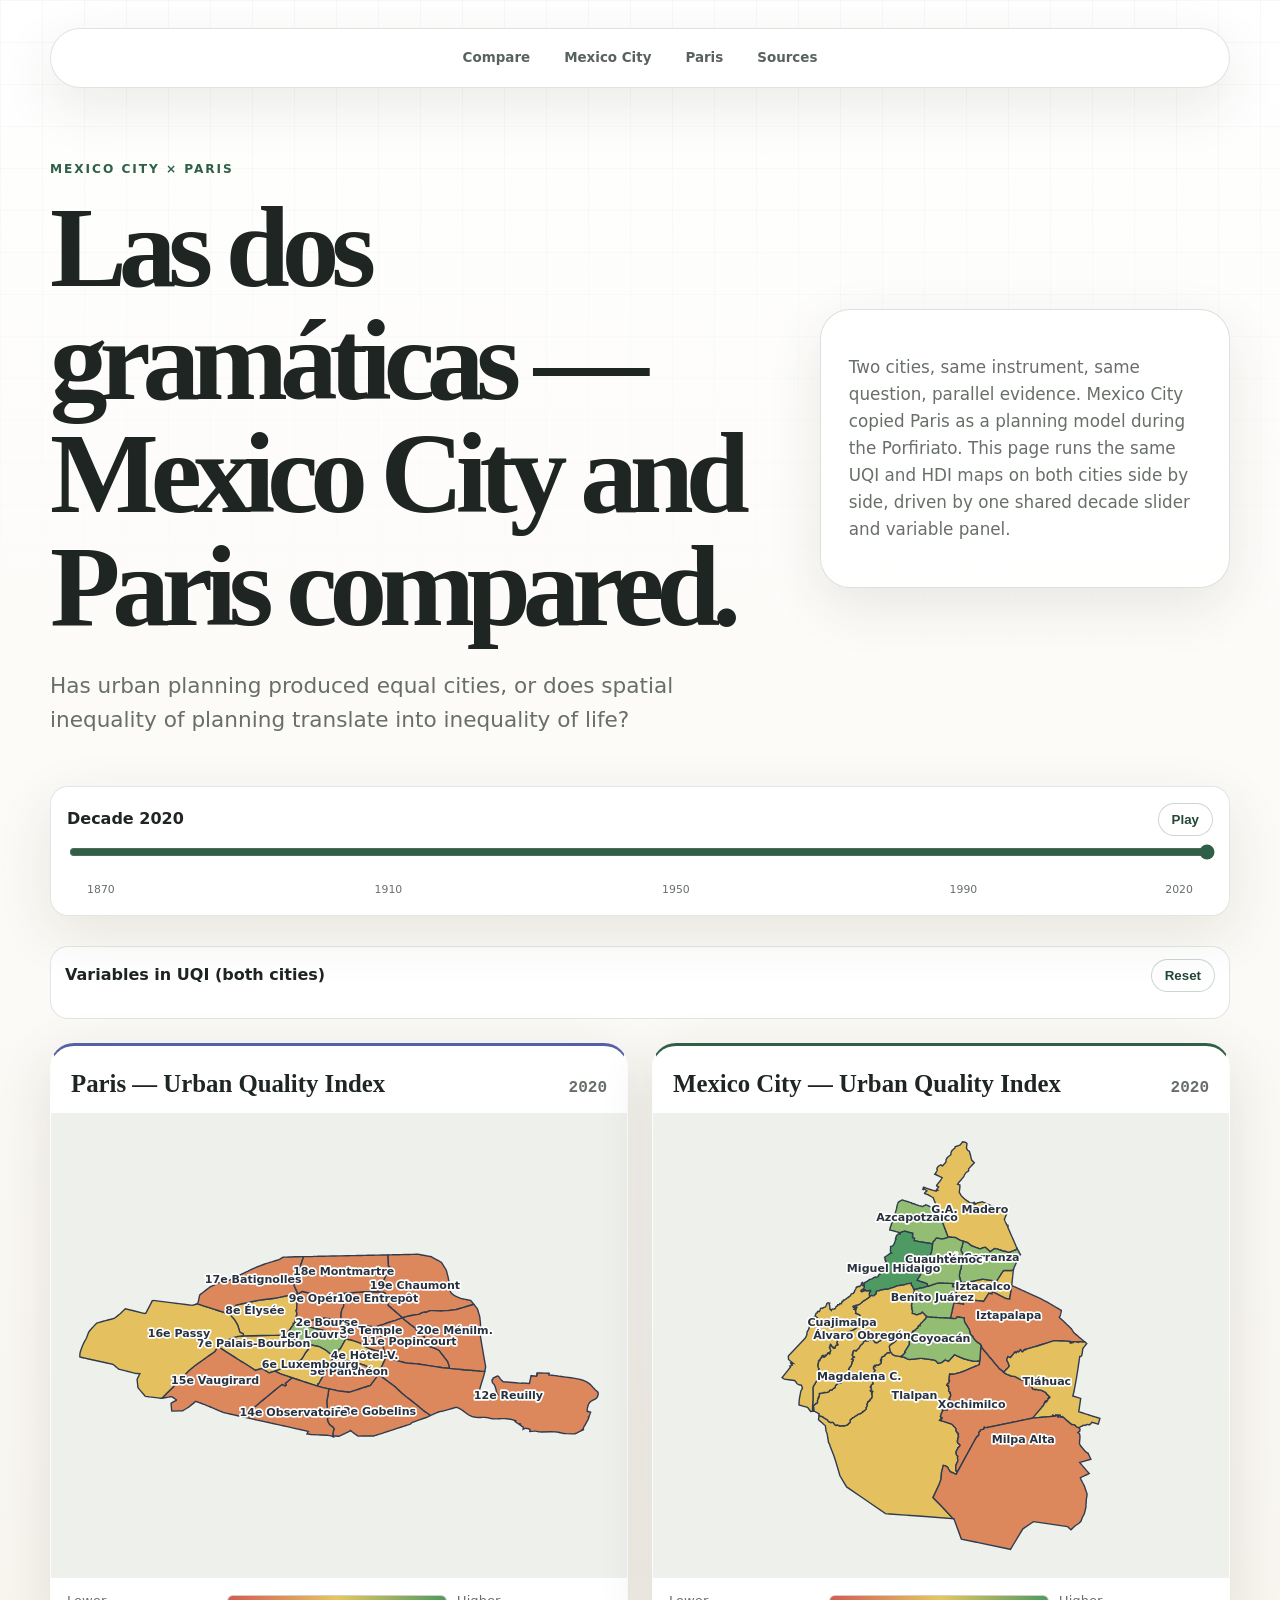
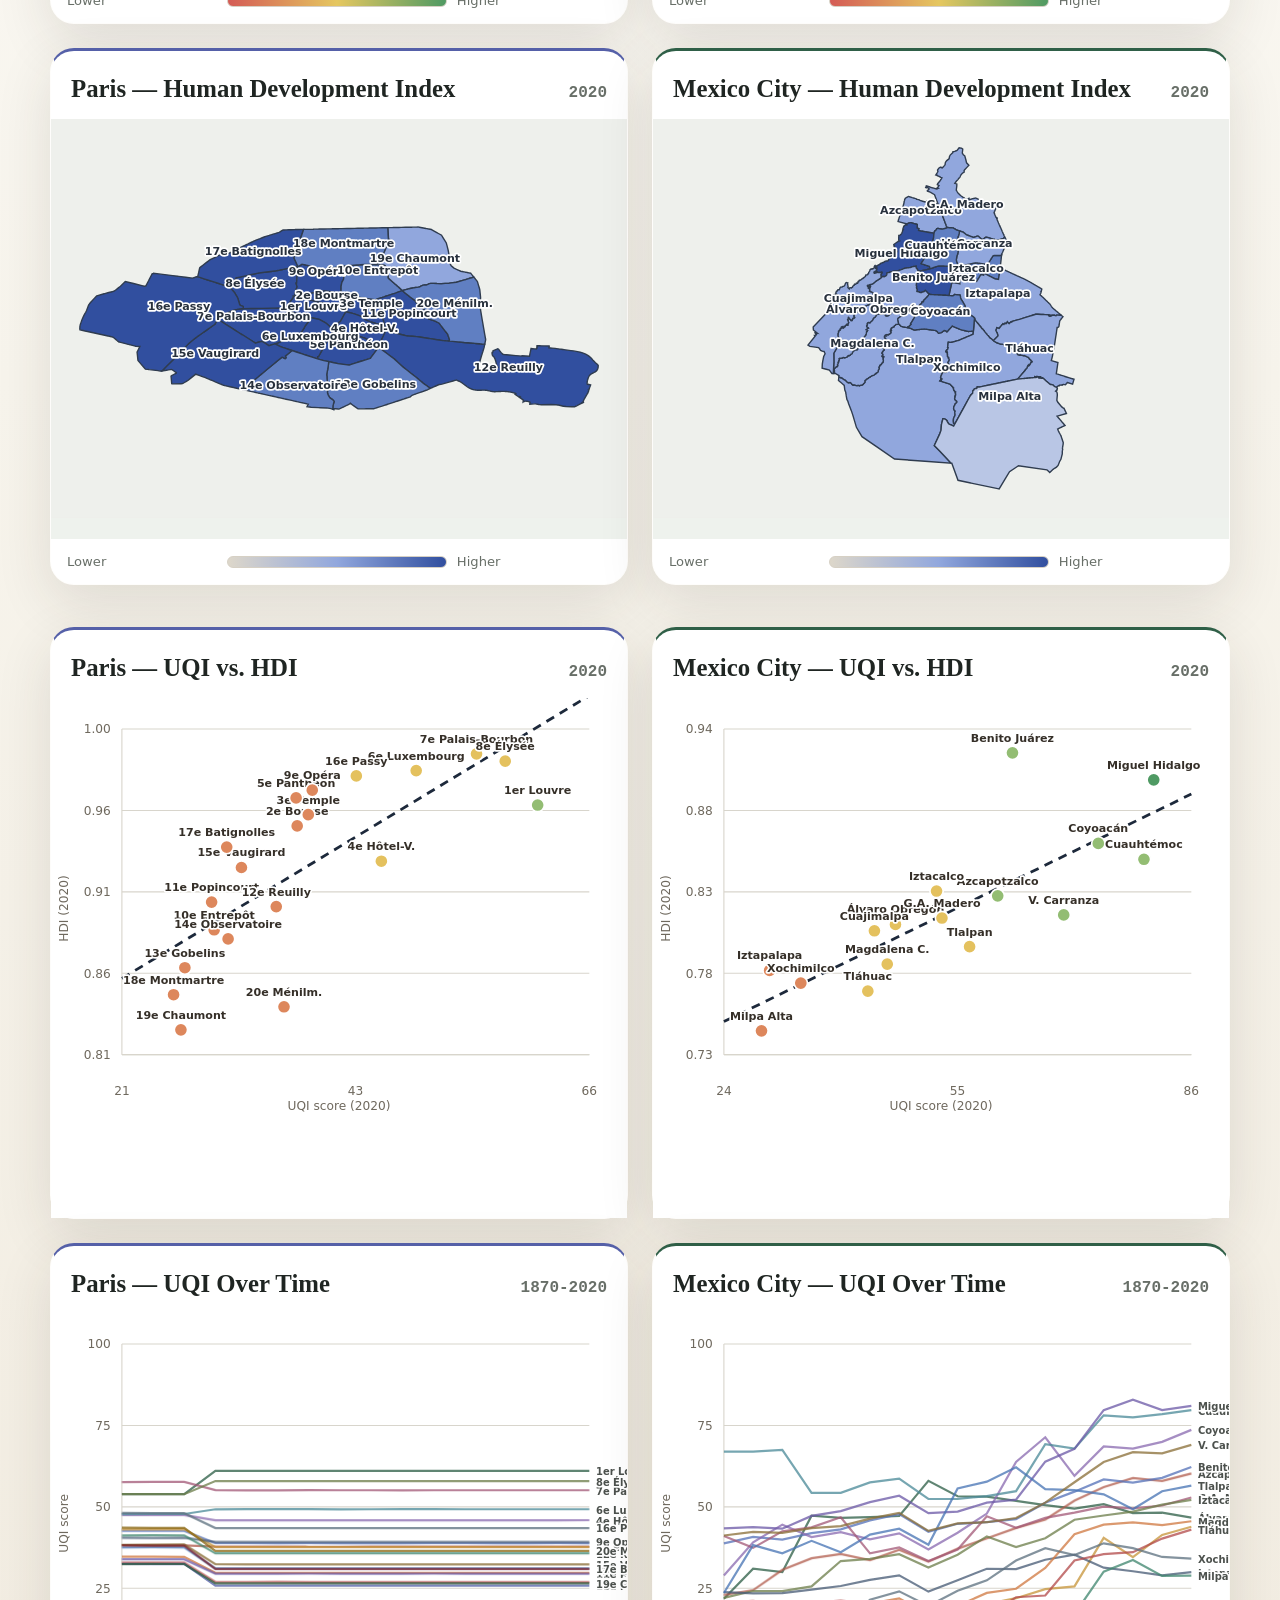
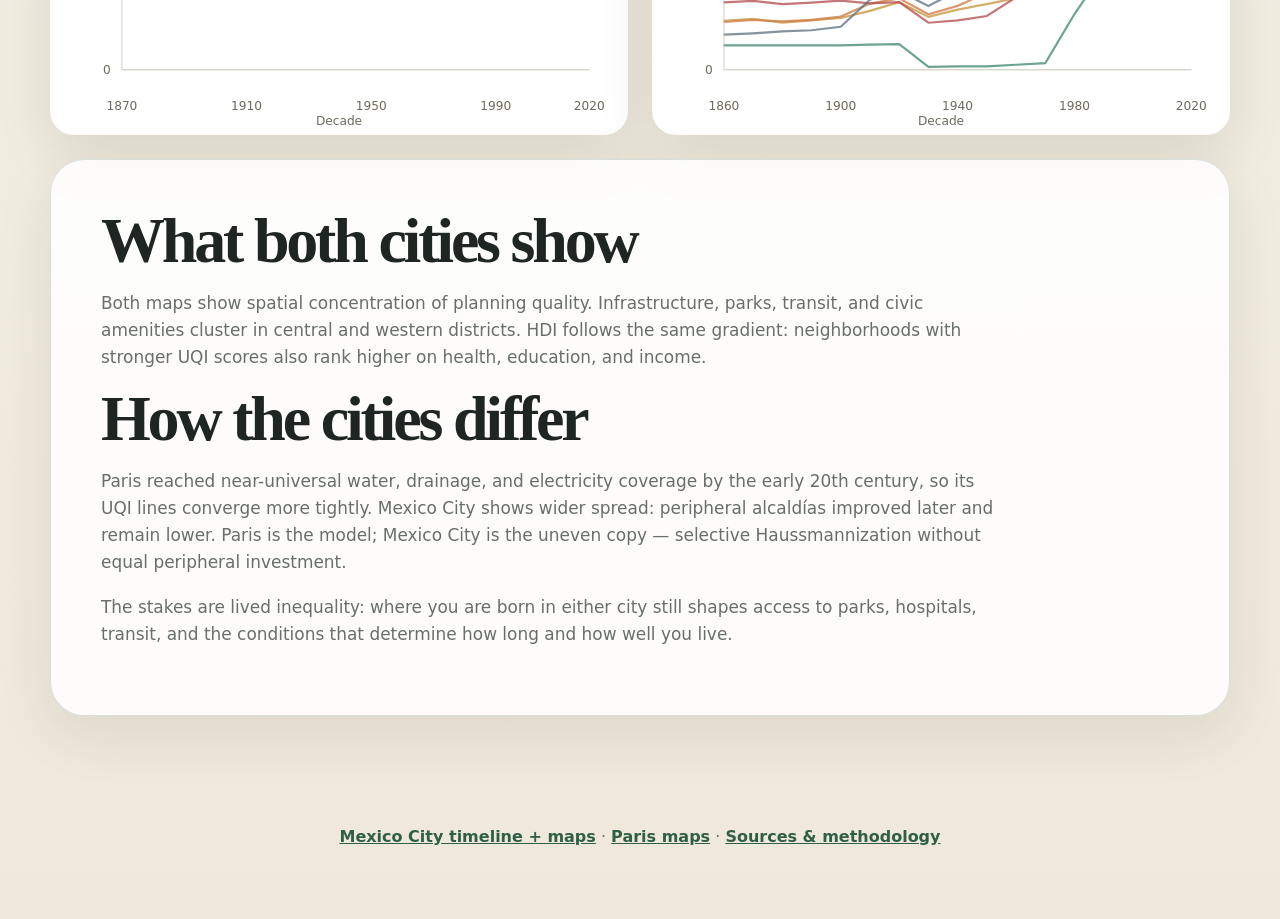
==== index.html @ 42c541e8 "Mexico City and Paris comparison site" ====
<!doctype html>
<html lang="en">
<head>
  <meta charset="utf-8">
  <meta name="viewport" content="width=device-width, initial-scale=1">
  <title>Las dos gramáticas — Mexico City and Paris compared</title>
  <link rel="stylesheet" href="styles.css">
</head>
<body class="compare-page">
  <header class="hero compare-hero" id="top">
    <nav class="topbar" aria-label="Page navigation">
      <a href="#compare">Compare</a>
      <a href="cdmx/">Mexico City</a>
      <a href="paris/">Paris</a>
      <a href="cdmx/sources.html">Sources</a>
    </nav>
    <div class="hero-grid reveal">
      <div>
        <p class="eyebrow">Mexico City × Paris</p>
        <h1>Las dos gramáticas — Mexico City and Paris compared.</h1>
        <p class="hero-copy">Has urban planning produced equal cities, or does spatial inequality of planning translate into inequality of life?</p>
      </div>
      <aside class="hero-panel">
        <p>Two cities, same instrument, same question, parallel evidence. Mexico City copied Paris as a planning model during the Porfiriato. This page runs the same UQI and HDI maps on both cities side by side, driven by one shared decade slider and variable panel.</p>
      </aside>
    </div>
  </header>

  <main class="compare-shell" id="compare">
    <section class="compare-toolbar reveal">
      <div class="control-block map-slider sticky-slider">
        <div class="slider-heading">
          <label for="decadeSlider">Decade <strong id="decadeLabel">2020</strong></label>
          <button id="playDecades" type="button">Play</button>
        </div>
        <input id="decadeSlider" type="range" min="0" max="15" value="15" step="1">
        <div id="decadeTicks" class="ticks"></div>
      </div>
      <details class="variables-drawer">
        <summary>Variables in UQI (both cities) <button id="resetVariables" type="button">Reset</button></summary>
        <div id="variableControls" class="variable-grid variable-grid-compact"></div>
      </details>
    </section>

    <section class="compare-row reveal">
      <article class="viz-card compare-cell paris">
        <div class="viz-title"><h3>Paris — Urban Quality Index</h3><span id="parisUqiMapLabel">2020</span></div>
        <div id="parisUqiMap" class="svg-frame compare-map"></div>
        <div class="legend"><span>Lower</span><div class="uqi-gradient"></div><span>Higher</span></div>
      </article>
      <article class="viz-card compare-cell mexico">
        <div class="viz-title"><h3>Mexico City — Urban Quality Index</h3><span id="cdmxUqiMapLabel">2020</span></div>
        <div id="cdmxUqiMap" class="svg-frame compare-map"></div>
        <div class="legend"><span>Lower</span><div class="uqi-gradient"></div><span>Higher</span></div>
      </article>
    </section>

    <section class="compare-row reveal">
      <article class="viz-card compare-cell paris">
        <div class="viz-title"><h3>Paris — Human Development Index</h3><span id="parisHdiMapLabel">2020</span></div>
        <div id="parisHdiMap" class="svg-frame compare-map"></div>
        <div class="legend"><span>Lower</span><div class="hdi-gradient"></div><span>Higher</span></div>
      </article>
      <article class="viz-card compare-cell mexico">
        <div class="viz-title"><h3>Mexico City — Human Development Index</h3><span id="cdmxHdiMapLabel">2020</span></div>
        <div id="cdmxHdiMap" class="svg-frame compare-map"></div>
        <div class="legend"><span>Lower</span><div class="hdi-gradient"></div><span>Higher</span></div>
      </article>
    </section>

    <section class="compare-row reveal">
      <article class="viz-card compare-cell paris scatter-card">
        <div class="viz-title"><h3>Paris — UQI vs. HDI</h3><span id="parisScatterLabel">2020</span></div>
        <div id="parisScatterPlot" class="chart-frame compare-chart"></div>
      </article>
      <article class="viz-card compare-cell mexico scatter-card">
        <div class="viz-title"><h3>Mexico City — UQI vs. HDI</h3><span id="cdmxScatterLabel">2020</span></div>
        <div id="cdmxScatterPlot" class="chart-frame compare-chart"></div>
      </article>
    </section>

    <section class="compare-row reveal">
      <article class="viz-card compare-cell paris">
        <div class="viz-title"><h3>Paris — UQI Over Time</h3><span>1870-2020</span></div>
        <div id="parisUqiLineChart" class="chart-frame compare-chart"></div>
      </article>
      <article class="viz-card compare-cell mexico">
        <div class="viz-title"><h3>Mexico City — UQI Over Time</h3><span>1870-2020</span></div>
        <div id="cdmxUqiLineChart" class="chart-frame compare-chart"></div>
      </article>
    </section>

    <section class="thesis reveal closing-copy">
      <h2>What both cities show</h2>
      <p>Both maps show spatial concentration of planning quality. Infrastructure, parks, transit, and civic amenities cluster in central and western districts. HDI follows the same gradient: neighborhoods with stronger UQI scores also rank higher on health, education, and income.</p>
      <h2>How the cities differ</h2>
      <p>Paris reached near-universal water, drainage, and electricity coverage by the early 20th century, so its UQI lines converge more tightly. Mexico City shows wider spread: peripheral alcaldías improved later and remain lower. Paris is the model; Mexico City is the uneven copy — selective Haussmannization without equal peripheral investment.</p>
      <p>The stakes are lived inequality: where you are born in either city still shapes access to parks, hospitals, transit, and the conditions that determine how long and how well you live.</p>
    </section>
  </main>

  <footer>
    <p>
      <a href="cdmx/">Mexico City timeline + maps</a> ·
      <a href="paris/">Paris maps</a> ·
      <a href="cdmx/sources.html">Sources & methodology</a>
    </p>
  </footer>
  <div id="tooltip" role="status" aria-live="polite"></div>
  <script src="js/city-lab.js"></script>
  <script src="compare.js"></script>
</body>
</html>
---- styles.css ----
:root{--bg:#11100e;--panel:#1c1814;--panel-strong:#251e18;--text:#f4eadb;--muted:#c9b99f;--accent:#d4a657;--accent-dark:#8c5d2b;--line:rgba(212,166,87,.32);--paper:#f7f1e6;--ink:#201f1a;--paper-muted:#6f695e;--shadow:0 24px 80px rgba(0,0,0,.35);--red:#c9544d;--yellow:#e4c15e;--green:#4f9a63;--blue:#5571b8}*{box-sizing:border-box}html{scroll-behavior:smooth}body{margin:0;background:radial-gradient(circle at top left,rgba(212,166,87,.16),transparent 32rem),linear-gradient(180deg,#15110d 0%,var(--bg) 35%,#0c0b0a 100%);color:var(--text);font-family:ui-sans-serif,system-ui,-apple-system,BlinkMacSystemFont,"Segoe UI",sans-serif;line-height:1.6}body::before{content:"";position:fixed;inset:0;pointer-events:none;background-image:linear-gradient(rgba(244,234,219,.035) 1px,transparent 1px),linear-gradient(90deg,rgba(244,234,219,.035) 1px,transparent 1px);background-size:42px 42px;mask-image:linear-gradient(to bottom,rgba(0,0,0,.7),transparent 80%)}a{color:inherit}.hero,main,footer{width:min(1180px,calc(100% - 36px));margin-inline:auto}.hero{min-height:82vh;padding:28px 0 70px}.topbar{position:sticky;top:14px;z-index:20;display:flex;gap:8px;flex-wrap:wrap;justify-content:center;padding:10px;margin-bottom:72px;border:1px solid rgba(244,234,219,.12);border-radius:999px;background:rgba(17,16,14,.78);backdrop-filter:blur(18px);box-shadow:var(--shadow)}.topbar a{padding:8px 13px;border-radius:999px;color:var(--muted);font-size:.84rem;font-weight:800;text-decoration:none;transition:color 180ms ease,background 180ms ease,transform 180ms ease}.topbar a:hover,.topbar a.active{color:#17120d;background:var(--accent);transform:translateY(-1px)}.hero-grid{display:grid;grid-template-columns:minmax(0,1.1fr) minmax(280px,.62fr);gap:42px;align-items:center}.eyebrow{margin:0 0 12px;color:var(--accent);font-size:.76rem;font-weight:900;letter-spacing:.16em;text-transform:uppercase}h1,h2{margin:0;font-family:Georgia,"Times New Roman",serif;line-height:.98}h1{max-width:850px;font-size:clamp(3.2rem,9vw,7.4rem);letter-spacing:-.07em}h2{font-size:clamp(2rem,5vw,4.1rem);letter-spacing:-.05em}h3{margin:0 0 8px;font-size:1.25rem}.hero-copy{max-width:760px;margin:26px 0 0;color:var(--muted);font-size:clamp(1rem,1.9vw,1.35rem)}.hero-panel{padding:28px;border:1px solid rgba(212,166,87,.28);border-radius:30px;background:linear-gradient(135deg,rgba(212,166,87,.15),rgba(28,24,20,.92));box-shadow:var(--shadow);color:var(--muted);font-size:1.05rem}.thesis,.lab,.timeline-section{position:relative;margin-bottom:58px;padding:clamp(24px,5vw,50px);border:1px solid rgba(212,166,87,.28);border-radius:34px;background:linear-gradient(135deg,rgba(212,166,87,.12),rgba(28,24,20,.92));box-shadow:var(--shadow)}.thesis p,.timeline-section>p,.section-head>p{max-width:900px;color:var(--muted);font-size:1.06rem}.terms-grid{display:grid;grid-template-columns:repeat(3,minmax(0,1fr));gap:14px;margin-top:28px}.terms-grid article{padding:18px;border:1px solid rgba(244,234,219,.12);border-radius:18px;background:rgba(255,255,255,.035)}.terms-grid strong{display:block;color:var(--accent);margin-bottom:6px}.terms-grid span{display:block;color:var(--muted);font-size:.95rem}.timeline{position:relative;padding:28px 0 10px}.timeline::before{content:"";position:absolute;top:0;bottom:0;left:40px;width:2px;background:linear-gradient(180deg,transparent,var(--line),var(--line),transparent)}.timeline-card{position:relative;display:grid;grid-template-columns:80px minmax(0,1fr);gap:24px;margin-bottom:30px}.marker{position:sticky;top:92px;z-index:3;display:grid;width:80px;height:80px;place-items:center;border:1px solid rgba(212,166,87,.4);border-radius:50%;background:var(--panel-strong);color:var(--accent);font-size:1.35rem;font-weight:900;box-shadow:0 16px 38px rgba(0,0,0,.3)}.content{padding:24px;border:1px solid rgba(244,234,219,.12);border-radius:24px;background:rgba(255,255,255,.035)}.content span{color:var(--accent);font-weight:900}.content p{margin:0;color:var(--muted)}.section-head{display:flex;justify-content:space-between;gap:28px;align-items:end;margin-bottom:24px}.controls-card{display:grid;grid-template-columns:1fr minmax(180px,.35fr);gap:16px;margin-bottom:18px}.control-block{padding:16px;border:1px solid rgba(244,234,219,.12);border-radius:18px;background:rgba(255,255,255,.04)}.variables-block{grid-column:1/-1}.control-row{display:flex;justify-content:space-between;gap:12px;align-items:center}label{display:block;font-weight:900;margin-bottom:10px}button,select{border:1px solid rgba(244,234,219,.18);background:#f7f1e6;color:#201f1a;border-radius:999px;padding:8px 13px;font-weight:900}input[type=range]{width:100%;accent-color:var(--accent)}.ticks{display:flex;justify-content:space-between;color:var(--muted);font-size:.68rem;margin-top:8px}.variable-grid{display:grid;grid-template-columns:repeat(2,minmax(0,1fr));gap:10px;margin-top:14px}.variable-toggle{display:grid;grid-template-columns:auto 1fr;gap:10px;padding:10px;border:1px solid rgba(244,234,219,.12);border-radius:14px;background:rgba(0,0,0,.14)}.variable-toggle input{margin-top:4px;accent-color:var(--accent)}.variable-toggle span{display:block;font-weight:900}.variable-toggle small,.method-note{display:block;color:var(--muted);font-size:.78rem;line-height:1.35;margin-top:3px}.method-note{font-style:italic}.map-grid,.analysis-grid{display:grid;grid-template-columns:1fr 1fr;gap:18px;margin-top:18px}.viz-card{overflow:hidden;border:1px solid rgba(244,234,219,.12);border-radius:24px;background:var(--paper);color:var(--ink);box-shadow:0 18px 60px rgba(0,0,0,.25)}.viz-title{display:flex;justify-content:space-between;gap:16px;align-items:baseline;padding:18px 20px 10px}.viz-title h3{margin:0;font-family:Georgia,"Times New Roman",serif;font-size:1.55rem}.viz-title span{font-family:ui-monospace,SFMono-Regular,Menlo,monospace;color:var(--paper-muted);font-weight:900}.svg-frame{min-height:470px;background:#eef0ec}.chart-frame{min-height:430px;background:#fff}.svg-frame svg,.chart-frame svg{display:block;width:100%;height:auto}.legend{display:grid;grid-template-columns:auto minmax(120px,220px) auto;gap:10px;align-items:center;padding:12px 16px;color:var(--paper-muted);font-size:.82rem}.uqi-gradient{height:12px;border-radius:999px;background:linear-gradient(90deg,var(--red),var(--yellow),var(--green));border:1px solid #d6d0c4}.hdi-gradient{height:12px;border-radius:999px;background:linear-gradient(90deg,#ddd7ca,#91a7dd,#314f9f);border:1px solid #d6d0c4}.alcaldia-path{stroke:#2f3c4f;stroke-width:1.4;vector-effect:non-scaling-stroke;cursor:pointer;transition:fill .18s,stroke-width .18s}.alcaldia-path:hover{stroke:#0d1726;stroke-width:3}.map-label{font-size:10px;font-weight:900;fill:#28313d;text-anchor:middle;paint-order:stroke;stroke:#fff;stroke-width:3px;stroke-linejoin:round}.grid,.axis{stroke:#d8d5cc;stroke-width:1}.axis-label{fill:#6f695e;font-size:11px}.scatter-dot{stroke:#fff;stroke-width:1.5;cursor:pointer}.note{font-size:.9rem;color:#7b7569!important}.ranking-item{display:flex;justify-content:space-between;border-top:1px solid #e1dbcf;padding:8px 0;color:#4f4a42}footer{padding:34px 0 54px;color:var(--muted);text-align:center}.reveal{opacity:0;transform:translateY(28px);transition:opacity 700ms ease,transform 700ms ease}.reveal.visible{opacity:1;transform:translateY(0)}#tooltip{position:fixed;z-index:30;pointer-events:none;display:none;max-width:310px;padding:10px 12px;border:1px solid #ddd5c8;border-radius:12px;background:#fff;color:#201f1a;box-shadow:0 12px 34px rgba(20,20,20,.18);font-size:.84rem;line-height:1.35}#tooltip strong{display:block;margin-bottom:4px}@media(max-width:960px){.hero-grid,.terms-grid,.map-grid,.analysis-grid,.controls-card,.variable-grid{grid-template-columns:1fr}.section-head{display:block}.timeline-card{grid-template-columns:54px 1fr}.marker{width:54px;height:54px}.timeline::before{left:27px}}
img{display:block;width:100%;height:100%;object-fit:cover}.hero-image,.timeline-card figure{margin:0;overflow:hidden;border:1px solid rgba(244,234,219,.13);background:#090807;box-shadow:var(--shadow)}.hero-image{border-radius:34px}.hero-image img{min-height:430px}.timeline-card figure{margin-top:18px;border-radius:20px}.timeline-card figure img{height:260px}.feature-card figure img{height:360px}figcaption{padding:12px 14px 14px;color:var(--muted);font-size:.86rem;line-height:1.4;background:rgba(9,8,7,.86)}.scatter-card{margin-top:18px}.scatter-card .note{padding:0 20px 18px}.controls-card{grid-template-columns:repeat(3,minmax(0,1fr))}.scatter-label{font-size:10px;font-weight:800;fill:#352f28;text-anchor:middle;paint-order:stroke;stroke:#fff;stroke-width:3px;stroke-linejoin:round}.scatter-card .chart-frame{min-height:520px}@media(max-width:960px){.controls-card{grid-template-columns:1fr}.timeline-card figure img,.feature-card figure img{height:240px}}

.slider-heading{display:flex;align-items:center;justify-content:space-between;gap:12px}.slider-heading label{margin-bottom:0}.map-grid{display:grid!important;grid-template-columns:minmax(0,1fr) minmax(0,1fr)!important;align-items:start}.map-grid .viz-card{min-width:0}.timeline-card figure,.hero-image{display:none!important}@media(max-width:720px){.map-grid{grid-template-columns:1fr!important}}

.single-control{grid-template-columns:1fr!important}.big-map-card,.hdi-section,.scatter-card{margin-top:18px}.big-map{min-height:650px}.hdi-section .svg-frame{min-height:520px}.scatter-card{overflow:visible}.interpretation{padding:0 24px 24px;color:#4f4a42}.interpretation h3{font-family:Georgia,"Times New Roman",serif;font-size:1.45rem;margin:0 0 8px}.interpretation p{margin:0;line-height:1.6}.trend-line{stroke:#1d293b;stroke-width:2.5;stroke-dasharray:8 6}.map-grid{display:block!important}.controls-card.single-control .variables-block{grid-column:1/-1}.chart-frame{min-height:560px}

.source-hero{min-height:58vh}.source-list{display:grid;grid-template-columns:repeat(2,minmax(0,1fr));gap:16px;margin-top:26px}.source-list article{padding:20px;border:1px solid rgba(244,234,219,.12);border-radius:20px;background:rgba(255,255,255,.04)}.source-list h3{color:var(--accent);margin:0 0 8px}.source-list p{margin:0;color:var(--muted)}footer a{color:var(--accent);font-weight:800}@media(max-width:960px){.source-list{grid-template-columns:1fr}}

.map-slider{margin:12px 0 18px!important}.single-control{margin-bottom:0!important}

/* White theme override */
:root{--bg:#f7f4ec;--panel:#ffffff;--panel-strong:#f1ece1;--text:#1f2522;--muted:#686f68;--accent:#2f5f47;--accent-dark:#244736;--line:rgba(47,95,71,.22);--paper:#ffffff;--ink:#1f2522;--paper-muted:#686f68;--shadow:0 18px 55px rgba(52,45,32,.10);--red:#d45b55;--yellow:#e5c760;--green:#4f9a63;--blue:#4d6fb4}body{background:linear-gradient(180deg,#fff 0%,#f7f4ec 48%,#efe8db 100%)!important;color:var(--text)!important}body::before{background-image:linear-gradient(rgba(47,95,71,.055) 1px,transparent 1px),linear-gradient(90deg,rgba(47,95,71,.055) 1px,transparent 1px)!important}.topbar{background:rgba(255,255,255,.88)!important;border-color:rgba(47,95,71,.16)!important}.topbar a{color:#59635d!important}.topbar a:hover,.topbar a.active{color:#fff!important;background:var(--accent)!important}.hero-panel,.thesis,.lab,.timeline-section{background:rgba(255,255,255,.86)!important;border-color:rgba(47,95,71,.18)!important;color:var(--text)!important}.hero-copy,.hero-panel,.thesis p,.timeline-section>p,.section-head>p,.content p,.terms-grid span,.variable-toggle small,.method-note,footer{color:var(--muted)!important}.content,.terms-grid article,.control-block,.variable-toggle,.source-list article{background:#fff!important;border-color:rgba(47,95,71,.15)!important}.marker{background:#fff!important;color:var(--accent)!important;border-color:rgba(47,95,71,.25)!important}.viz-card{box-shadow:0 18px 55px rgba(52,45,32,.12)!important}.svg-frame{background:#eef2ed!important}.eyebrow,.terms-grid strong,.source-list h3,footer a{color:var(--accent)!important}button,select{background:#fff!important;color:var(--accent-dark)!important;border-color:rgba(47,95,71,.25)!important}figcaption{background:#fff!important;color:var(--muted)!important}.hero-image,.timeline-card figure{background:#fff!important;border-color:rgba(47,95,71,.15)!important}.interpretation{color:#3d463f!important}

.research-question{margin:26px 0;padding:22px;border-left:5px solid var(--accent);border-radius:18px;background:rgba(47,95,71,.08)}.research-question h3{font-family:Georgia,"Times New Roman",serif;font-size:clamp(1.45rem,3vw,2.3rem);line-height:1.08;margin:0 0 10px}.research-question p{margin:0!important}.inequality-section{margin-top:34px}.uqi-line{fill:none;stroke-width:2;opacity:.76;cursor:pointer}.uqi-line:hover{stroke-width:4;opacity:1}.line-label{font-size:9px;font-weight:800;fill:#4c514d;paint-order:stroke;stroke:#fff;stroke-width:3px;stroke-linejoin:round}.inequality-section .chart-frame{min-height:580px}

.compare-shell{width:min(1180px,calc(100% - 36px));margin:0 auto 58px}.compare-hero{min-height:auto;padding-bottom:36px}.compare-toolbar{margin-bottom:24px;display:flex;flex-direction:column;gap:12px}.sticky-slider{position:sticky;top:72px;z-index:12;padding:16px;border:1px solid rgba(47,95,71,.18);border-radius:18px;background:rgba(255,255,255,.96);backdrop-filter:blur(12px);box-shadow:var(--shadow)}.lab .sticky-slider,.compare-toolbar .sticky-slider{top:72px}.variables-drawer{border:1px solid rgba(47,95,71,.15);border-radius:18px;background:#fff;padding:0 14px 14px}.variables-drawer summary{cursor:pointer;font-weight:900;padding:12px 0;list-style:none;display:flex;align-items:center;justify-content:space-between;gap:12px}.variables-drawer summary::-webkit-details-marker{display:none}.variables-drawer[open] summary{margin-bottom:8px;border-bottom:1px solid rgba(47,95,71,.12);padding-bottom:12px}.variable-grid-compact{display:grid;grid-template-columns:repeat(3,minmax(0,1fr));gap:8px;max-height:180px;overflow-y:auto;padding-right:4px}.variable-toggle-compact{padding:8px 10px;align-items:center}.variable-toggle-compact span{font-size:.88rem;font-weight:700}.variable-toggle-compact small,.variable-toggle-compact .method-note{display:none!important}.variable-toggle-compact input{margin-top:0}.compare-row{display:grid;grid-template-columns:1fr 1fr;gap:24px;margin-bottom:24px}.compare-cell{border-top:3px solid transparent}.compare-cell.paris{border-top-color:#5560a8}.compare-cell.mexico{border-top-color:var(--accent)}.compare-map{min-height:420px}.compare-chart{min-height:380px}.closing-copy{margin-top:12px}.paris-connection{margin-top:0}input[type=range]{width:100%;height:28px;cursor:pointer;accent-color:var(--accent)}.ticks{display:flex;justify-content:space-between;gap:4px;color:var(--muted);font-size:.68rem;margin-top:8px;overflow:hidden}.ticks span{flex:1;text-align:center;min-width:0}@media(max-width:920px){.compare-row{grid-template-columns:1fr}.variable-grid-compact{grid-template-columns:repeat(2,minmax(0,1fr))}.sticky-slider{top:58px}}
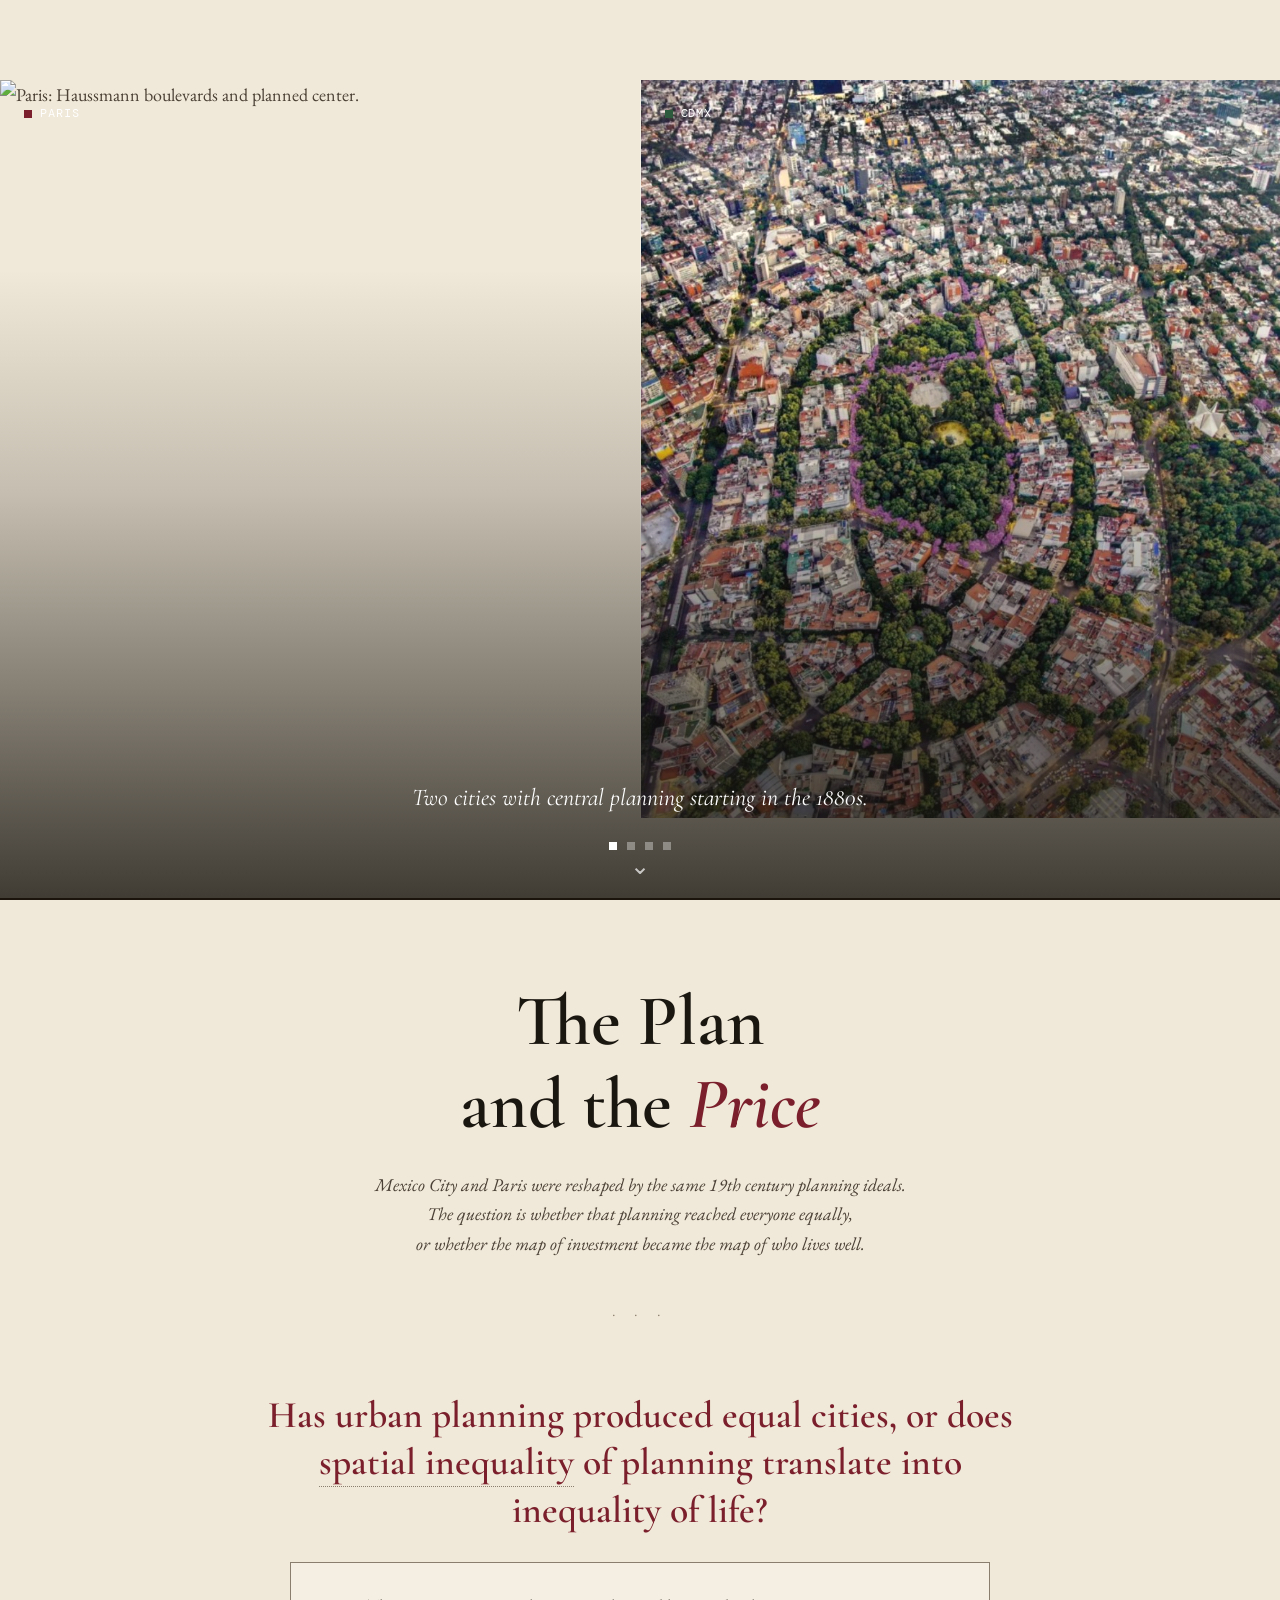
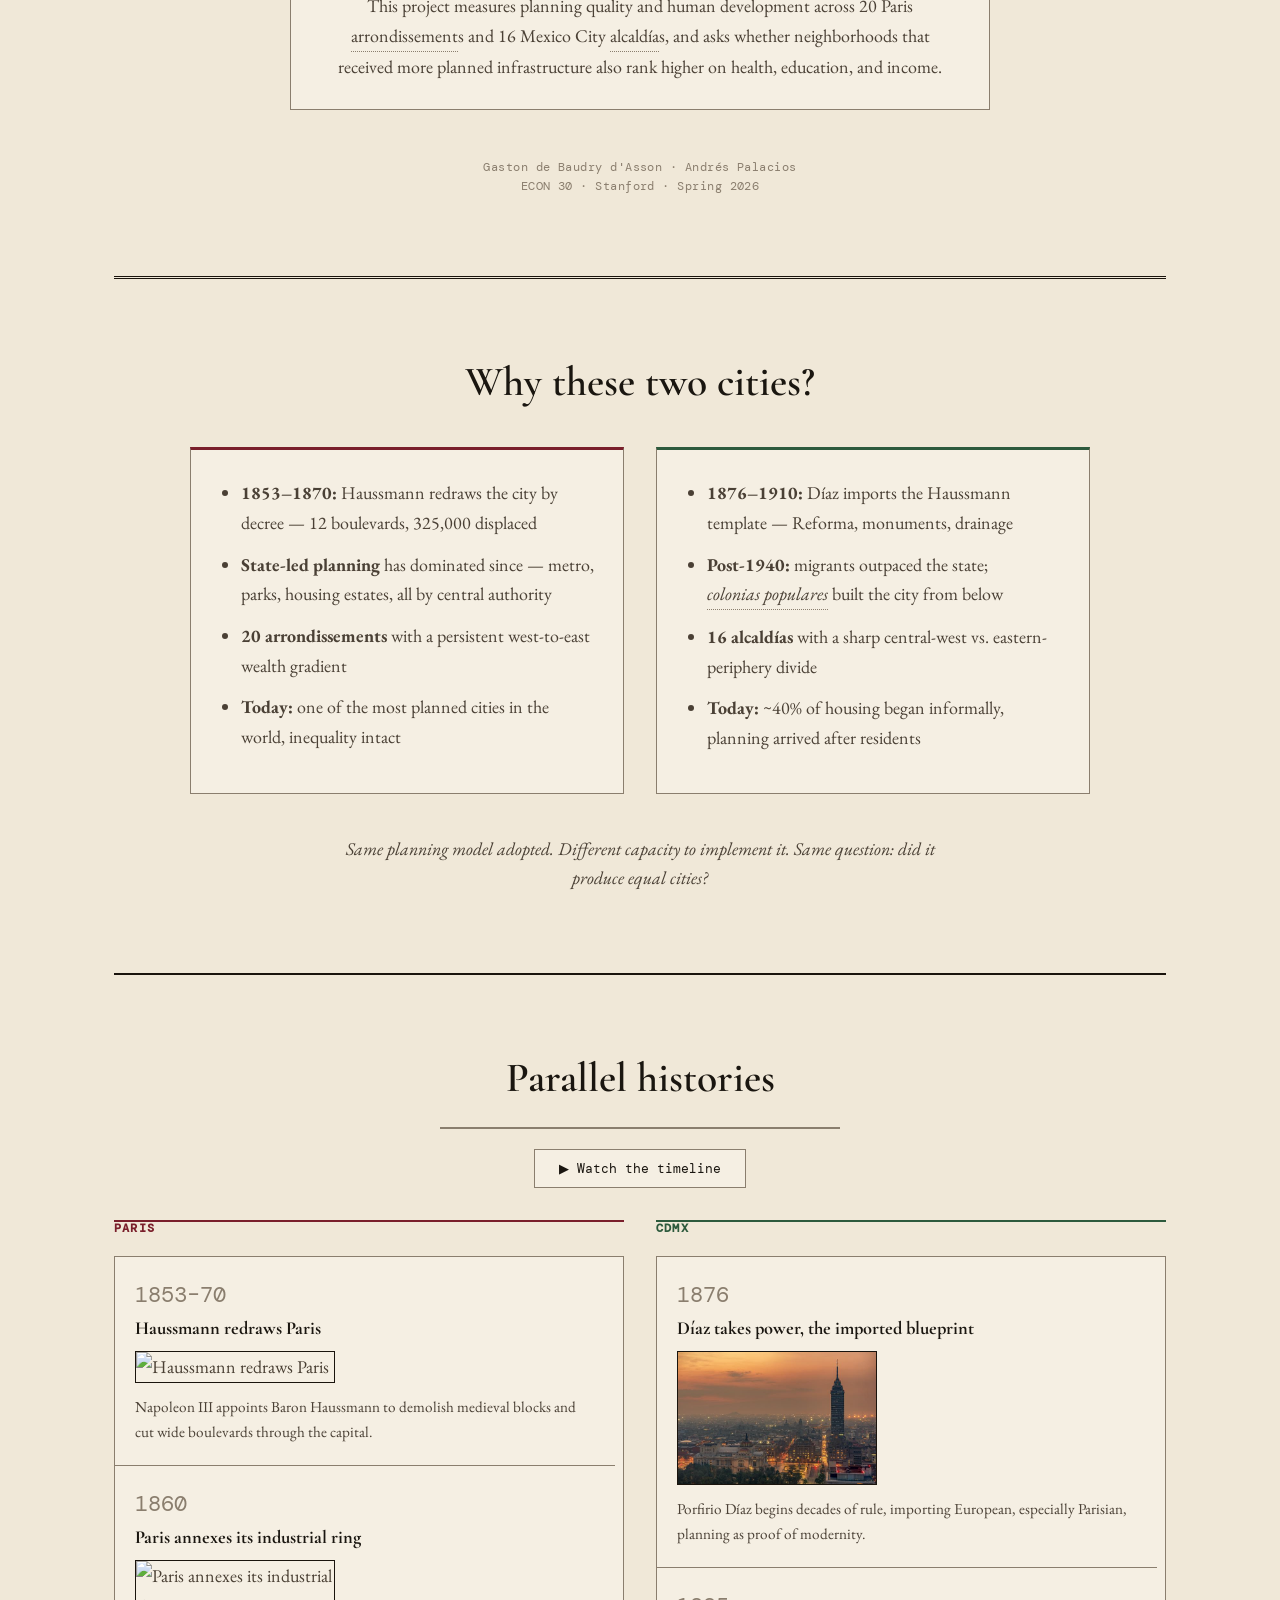
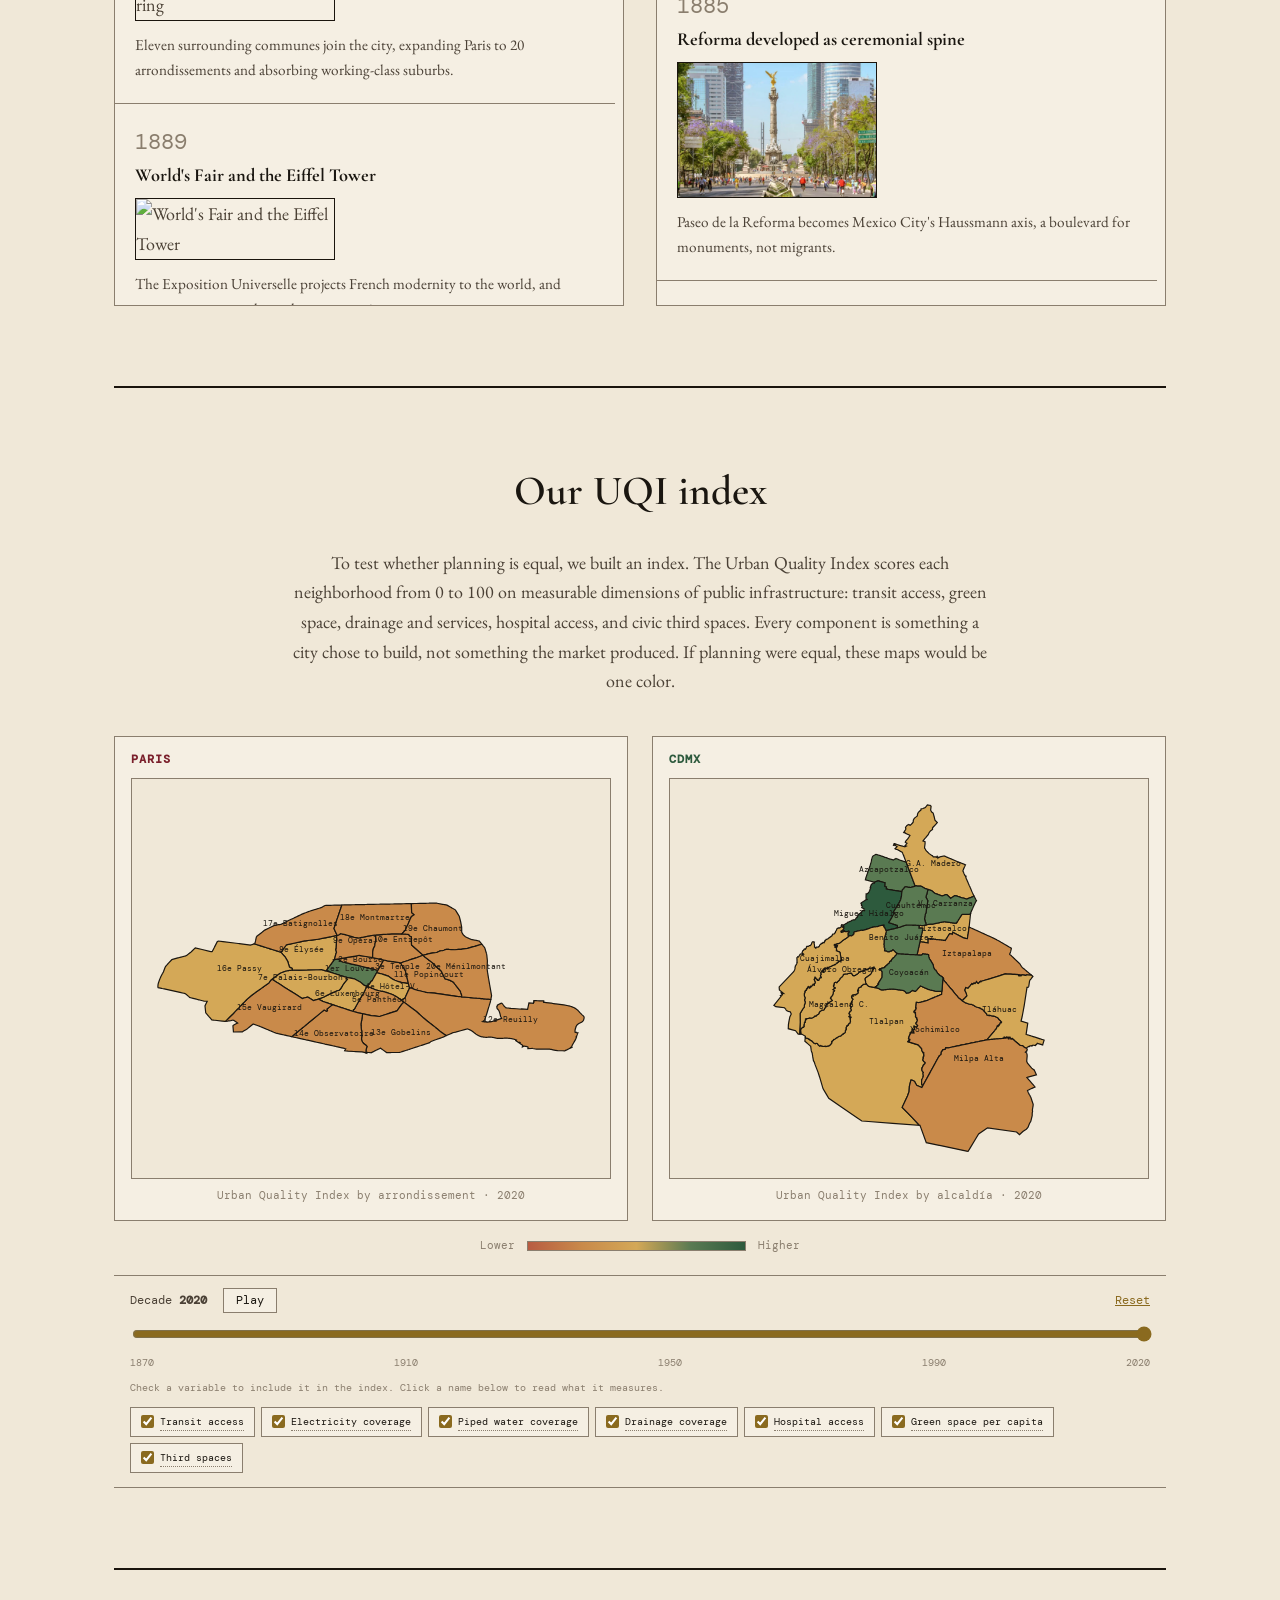
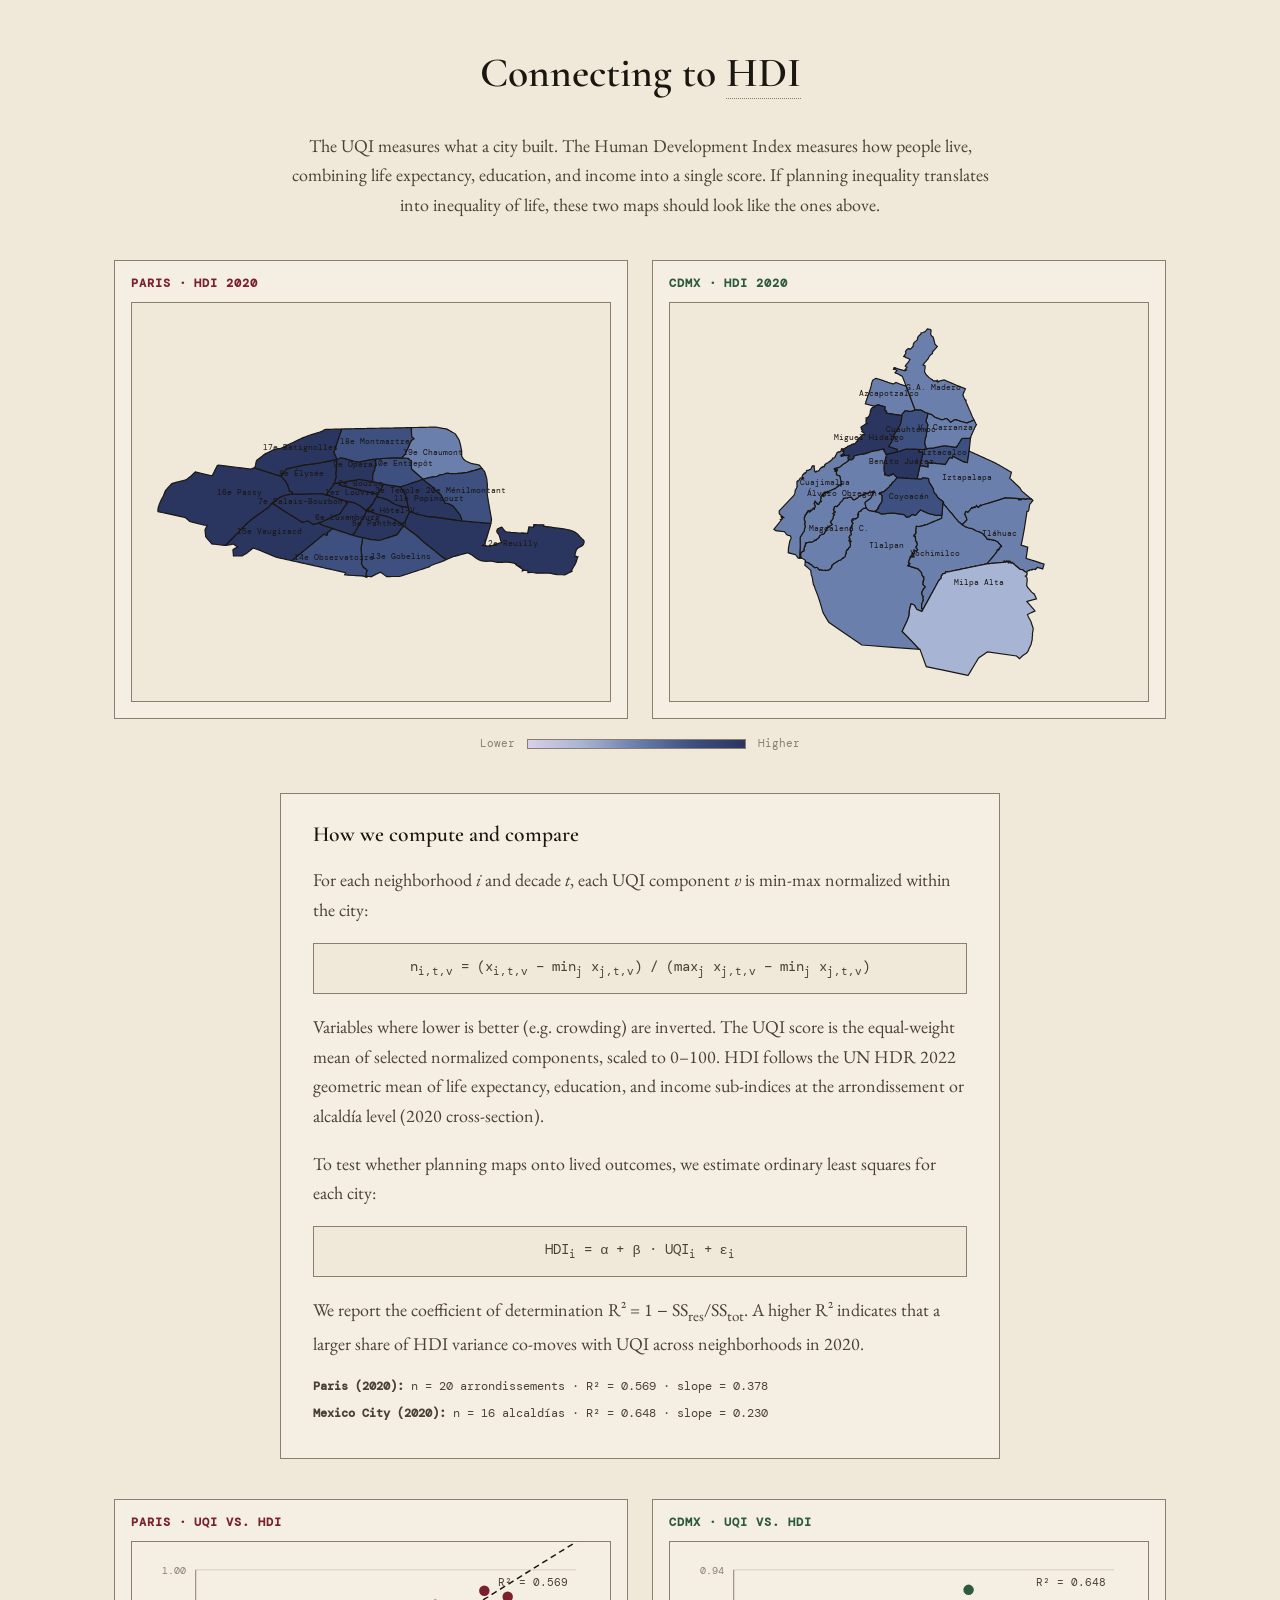
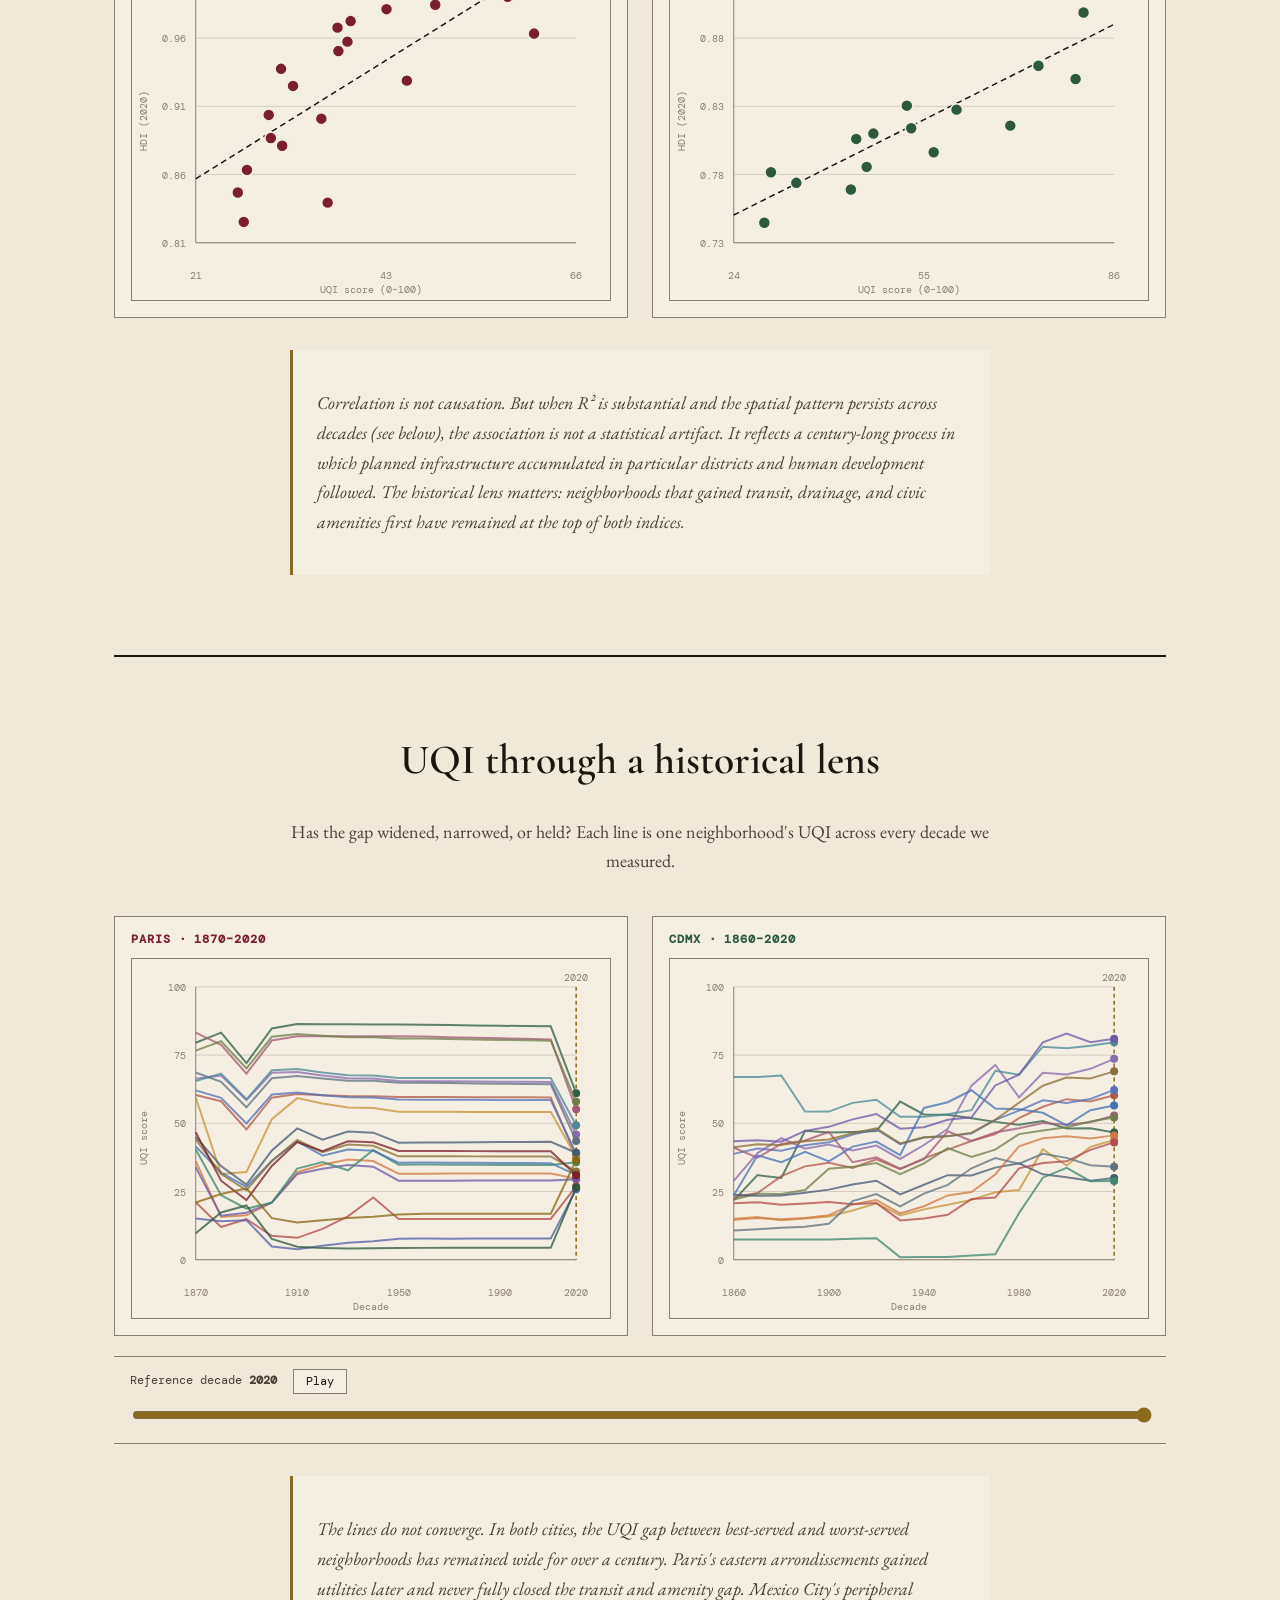
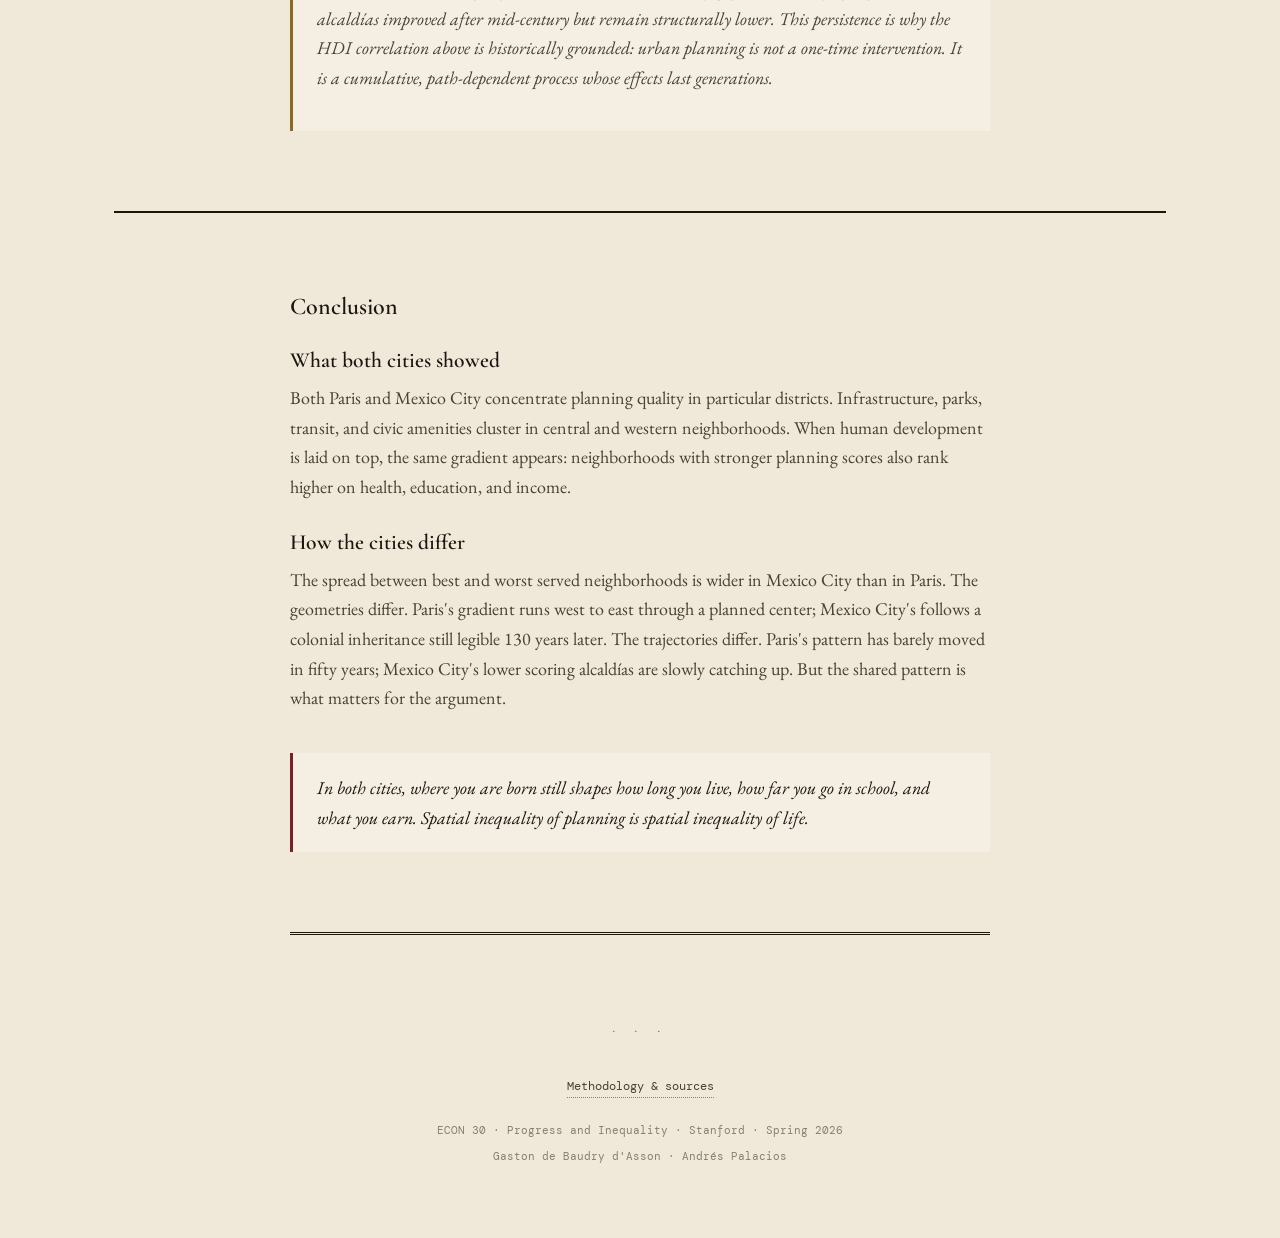
==== commit 4d4a3069: "update" ====
--- a/index.html
+++ b/index.html
@@ -3,111 +3,229 @@
 <head>
   <meta charset="utf-8">
   <meta name="viewport" content="width=device-width, initial-scale=1">
-  <title>Las dos gramáticas — Mexico City and Paris compared</title>
+  <title>The Plan and the Price — Mexico City &amp; Paris</title>
+  <link rel="preconnect" href="https://fonts.googleapis.com">
+  <link rel="preconnect" href="https://fonts.gstatic.com" crossorigin>
+  <link href="https://fonts.googleapis.com/css2?family=Cormorant+Garamond:ital,wght@0,400;0,600;0,700;1,400&family=DM+Mono:wght@400;500&family=EB+Garamond:ital,wght@0,400;0,500;1,400&display=swap" rel="stylesheet">
   <link rel="stylesheet" href="styles.css">
 </head>
-<body class="compare-page">
-  <header class="hero compare-hero" id="top">
-    <nav class="topbar" aria-label="Page navigation">
-      <a href="#compare">Compare</a>
-      <a href="cdmx/">Mexico City</a>
-      <a href="paris/">Paris</a>
-      <a href="cdmx/sources.html">Sources</a>
+<body class="plan-page">
+  <script>
+    if (location.protocol === "file:") {
+      document.write('<div style="position:fixed;inset:0;z-index:9999;background:#f0e8d8;padding:40px;font-family:Georgia,serif;color:#1a1610"><h1 style="color:#7a1f2b">Preview requires a local server</h1><p>This site loads map data with <code>fetch()</code>, which browsers block when you open the HTML file directly.</p><p><strong>Run this in Terminal:</strong></p><pre style="background:#fff;padding:16px;border:1px solid #8a7e6e">cd ~/Desktop/MexCity\\ Timeline\npython3 -m http.server 8765 --bind 127.0.0.1</pre><p>Then open <a href="http://127.0.0.1:8765/">http://127.0.0.1:8765/</a></p><p>Or double-click <code>preview.sh</code> in this folder.</p></div>');
+    }
+  </script>
+
+  <section class="opening" id="opening" aria-label="Opening">
+    <div class="opening-panels">
+      <div class="opening-panel paris-panel">
+        <span class="city-label"><span class="city-dot paris-dot"></span>Paris</span>
+        <div class="img-layer"><img id="paris-img-a" alt="" /><img id="paris-img-b" alt="" /></div>
+      </div>
+      <div class="opening-divider" aria-hidden="true"></div>
+      <div class="opening-panel cdmx-panel">
+        <span class="city-label"><span class="city-dot cdmx-dot"></span>CDMX</span>
+        <div class="img-layer"><img id="cdmx-img-a" alt="" /><img id="cdmx-img-b" alt="" /></div>
+      </div>
+    </div>
+    <div class="opening-overlay"></div>
+    <p class="phase-text" id="phase-text"></p>
+    <div class="phase-dots" aria-hidden="true">
+      <span class="phase-dot"></span><span class="phase-dot"></span><span class="phase-dot"></span><span class="phase-dot"></span>
+    </div>
+    <a class="scroll-hint" href="#title-section" aria-label="Scroll down"><span>⌄</span></a>
+  </section>
+
+  <main>
+    <section class="title-section" id="title-section">
+      <h1>The Plan<br>and the <em>Price</em></h1>
+      <p class="subtitle">Mexico City and Paris were reshaped by the same 19th century planning ideals.<br>The question is whether that planning reached everyone equally,<br>or whether the map of investment became the map of who lives well.</p>
+      <div class="ornament">· · ·</div>
+      <p class="central-question">Has urban planning produced equal cities, or does spatial inequality of planning translate into inequality of life?</p>
+      <div class="research-box">
+        <p>This project measures planning quality and human development across 20 Paris arrondissements and 16 Mexico City alcaldías, and asks whether neighborhoods that received more planned infrastructure also rank higher on health, education, and income.</p>
+      </div>
+      <p class="byline">Gaston de Baudry d'Asson · Andrés Palacios<br>ECON 30 · Stanford · Spring 2026</p>
+    </section>
+
+    <section class="why-section" id="why-section">
+      <h2>Why these two cities?</h2>
+      <div class="city-cards">
+        <article class="city-card paris-card">
+          <ul>
+            <li><strong>1853–1870:</strong> Haussmann redraws the city by decree — 12 boulevards, 325,000 displaced</li>
+            <li><strong>State-led planning</strong> has dominated since — metro, parks, housing estates, all by central authority</li>
+            <li><strong>20 arrondissements</strong> with a persistent west-to-east wealth gradient</li>
+            <li><strong>Today:</strong> one of the most planned cities in the world, inequality intact</li>
+          </ul>
+        </article>
+        <article class="city-card cdmx-card">
+          <ul>
+            <li><strong>1876–1910:</strong> Díaz imports the Haussmann template — Reforma, monuments, drainage</li>
+            <li><strong>Post-1940:</strong> migrants outpaced the state; <em>colonias populares</em> built the city from below</li>
+            <li><strong>16 alcaldías</strong> with a sharp central-west vs. eastern-periphery divide</li>
+            <li><strong>Today:</strong> ~40% of housing began informally, planning arrived after residents</li>
+          </ul>
+        </article>
+      </div>
+      <p class="why-closing"><em>Same planning model adopted. Different capacity to implement it. Same question: did it produce equal cities?</em></p>
+    </section>
+
+    <section class="timeline-section" id="timeline-section">
+      <h2>Parallel histories</h2>
+      <div class="timeline-progress-wrap"><div class="timeline-progress" id="timeline-progress"></div></div>
+      <button class="watch-btn" id="watch-timeline" type="button">▶ Watch the timeline</button>
+      <div class="timeline-columns">
+        <div class="timeline-col paris-col">
+          <h3 class="col-heading">Paris</h3>
+          <div class="timeline-scroll" id="paris-timeline"></div>
+        </div>
+        <div class="timeline-col cdmx-col">
+          <h3 class="col-heading">CDMX</h3>
+          <div class="timeline-scroll" id="cdmx-timeline"></div>
+        </div>
+      </div>
+    </section>
+
+    <section class="map-section" id="uqi-section">
+      <h2>Our UQI index</h2>
+      <div class="section-intro">
+        <p>To test whether planning is equal, we built an index. The Urban Quality Index scores each neighborhood from 0 to 100 on measurable dimensions of public infrastructure: transit access, green space, drainage and services, hospital access, and civic third spaces. Every component is something a city chose to build, not something the market produced. If planning were equal, these maps would be one color.</p>
+      </div>
+      <div class="dual-panel">
+        <article class="panel paris-panel">
+          <h3 class="panel-title">Paris</h3>
+          <div class="map-frame" id="parisUqiMap"></div>
+          <p class="map-caption">Urban Quality Index by arrondissement · <span id="parisUqiMapLabel">2020</span></p>
+        </article>
+        <article class="panel cdmx-panel">
+          <h3 class="panel-title">CDMX</h3>
+          <div class="map-frame" id="cdmxUqiMap"></div>
+          <p class="map-caption">Urban Quality Index by alcaldía · <span id="cdmxUqiMapLabel">2020</span></p>
+        </article>
+      </div>
+      <div class="legend-strip"><span>Lower</span><div class="uqi-gradient"></div><span>Higher</span></div>
+      <div class="toolbar" id="uqi-toolbar">
+        <div class="toolbar-row">
+          <label for="uqiDecadeSlider">Decade <strong id="uqiDecadeLabel">2020</strong></label>
+          <button type="button" id="uqiPlay">Play</button>
+          <a href="#" class="reset-link" id="uqiReset">Reset</a>
+        </div>
+        <input type="range" id="uqiDecadeSlider" min="0" max="15" value="15" step="1">
+        <div class="ticks" id="uqiDecadeTicks"></div>
+        <p class="toolbar-note">Check a variable to include it in the index. Click a name below to read what it measures.</p>
+        <div class="var-chips" id="uqiVariableControls"></div>
+        <div class="var-detail-drawer" id="varDetailDrawer">
+          <button type="button" class="var-drawer-close" id="varDrawerClose" aria-label="Close">×</button>
+          <h4 class="var-drawer-title" id="varDrawerTitle"></h4>
+          <p class="var-drawer-body" id="varDrawerBody"></p>
+        </div>
+      </div>
+    </section>
+
+    <section class="map-section" id="hdi-section">
+      <h2>Connecting to HDI</h2>
+      <div class="section-intro">
+        <p>The UQI measures what a city built. The Human Development Index measures how people live, combining life expectancy, education, and income into a single score. If planning inequality translates into inequality of life, these two maps should look like the ones above.</p>
+      </div>
+      <div class="dual-panel">
+        <article class="panel paris-panel">
+          <h3 class="panel-title">Paris · HDI 2020</h3>
+          <div class="map-frame" id="parisHdiMap"></div>
+        </article>
+        <article class="panel cdmx-panel">
+          <h3 class="panel-title">CDMX · HDI 2020</h3>
+          <div class="map-frame" id="cdmxHdiMap"></div>
+        </article>
+      </div>
+      <div class="legend-strip"><span>Lower</span><div class="hdi-gradient"></div><span>Higher</span></div>
+
+      <div class="math-block">
+        <h3>How we compute and compare</h3>
+        <p>For each neighborhood <em>i</em> and decade <em>t</em>, each UQI component <em>v</em> is min-max normalized within the city:</p>
+        <p class="math-formula">n<sub>i,t,v</sub> = (x<sub>i,t,v</sub> − min<sub>j</sub> x<sub>j,t,v</sub>) / (max<sub>j</sub> x<sub>j,t,v</sub> − min<sub>j</sub> x<sub>j,t,v</sub>)</p>
+        <p>Variables where lower is better (e.g. crowding) are inverted. The UQI score is the equal-weight mean of selected normalized components, scaled to 0–100. HDI follows the UN HDR 2022 geometric mean of life expectancy, education, and income sub-indices at the arrondissement or alcaldía level (2020 cross-section).</p>
+        <p>To test whether planning maps onto lived outcomes, we estimate ordinary least squares for each city:</p>
+        <p class="math-formula">HDI<sub>i</sub> = α + β · UQI<sub>i</sub> + ε<sub>i</sub></p>
+        <p>We report the coefficient of determination R² = 1 − SS<sub>res</sub>/SS<sub>tot</sub>. A higher R² indicates that a larger share of HDI variance co-moves with UQI across neighborhoods in 2020.</p>
+        <div id="regression-stats" class="regression-stats"></div>
+      </div>
+
+      <div class="dual-panel scatter-row">
+        <article class="panel paris-panel">
+          <h3 class="panel-title">Paris · UQI vs. HDI</h3>
+          <div class="chart-frame" id="parisScatterPlot"></div>
+        </article>
+        <article class="panel cdmx-panel">
+          <h3 class="panel-title">CDMX · UQI vs. HDI</h3>
+          <div class="chart-frame" id="cdmxScatterPlot"></div>
+        </article>
+      </div>
+
+      <div class="correlation-blurb">
+        <p>Correlation is not causation. But when R² is substantial and the spatial pattern persists across decades (see below), the association is not a statistical artifact. It reflects a century-long process in which planned infrastructure accumulated in particular districts and human development followed. The historical lens matters: neighborhoods that gained transit, drainage, and civic amenities first have remained at the top of both indices.</p>
+      </div>
+    </section>
+
+    <section class="map-section" id="line-section">
+      <h2>UQI through a historical lens</h2>
+      <div class="section-intro">
+        <p>Has the gap widened, narrowed, or held? Each line is one neighborhood's UQI across every decade we measured.</p>
+      </div>
+      <div class="dual-panel">
+        <article class="panel paris-panel">
+          <h3 class="panel-title">Paris · 1870–2020</h3>
+          <div class="chart-frame" id="parisUqiLineChart"></div>
+        </article>
+        <article class="panel cdmx-panel">
+          <h3 class="panel-title">CDMX · 1860–2020</h3>
+          <div class="chart-frame" id="cdmxUqiLineChart"></div>
+        </article>
+      </div>
+      <div class="toolbar" id="line-toolbar">
+        <div class="toolbar-row">
+          <label for="lineDecadeSlider">Reference decade <strong id="lineDecadeLabel">2020</strong></label>
+          <button type="button" id="linePlay">Play</button>
+        </div>
+        <input type="range" id="lineDecadeSlider" min="0" max="15" value="15" step="1">
+      </div>
+      <div class="historical-blurb">
+        <p>The lines do not converge. In both cities, the UQI gap between best-served and worst-served neighborhoods has remained wide for over a century. Paris's eastern arrondissements gained utilities later and never fully closed the transit and amenity gap. Mexico City's peripheral alcaldías improved after mid-century but remain structurally lower. This persistence is why the HDI correlation above is historically grounded: urban planning is not a one-time intervention. It is a cumulative, path-dependent process whose effects last generations.</p>
+      </div>
+    </section>
+
+    <section class="closing-section" id="closing-section">
+      <h2>Conclusion</h2>
+      <h3 class="closing-subhead">What both cities showed</h3>
+      <p>Both Paris and Mexico City concentrate planning quality in particular districts. Infrastructure, parks, transit, and civic amenities cluster in central and western neighborhoods. When human development is laid on top, the same gradient appears: neighborhoods with stronger planning scores also rank higher on health, education, and income.</p>
+      <h3 class="closing-subhead">How the cities differ</h3>
+      <p>The spread between best and worst served neighborhoods is wider in Mexico City than in Paris. The geometries differ. Paris's gradient runs west to east through a planned center; Mexico City's follows a colonial inheritance still legible 130 years later. The trajectories differ. Paris's pattern has barely moved in fifty years; Mexico City's lower scoring alcaldías are slowly catching up. But the shared pattern is what matters for the argument.</p>
+      <blockquote class="stakes-line">
+        <p>In both cities, where you are born still shapes how long you live, how far you go in school, and what you earn. Spatial inequality of planning is spatial inequality of life.</p>
+      </blockquote>
+    </section>
+  </main>
+
+  <footer class="site-footer">
+    <div class="ornament">· · ·</div>
+    <nav class="footer-nav">
+      <a href="methodology.html">Methodology &amp; sources</a>
     </nav>
-    <div class="hero-grid reveal">
-      <div>
-        <p class="eyebrow">Mexico City × Paris</p>
-        <h1>Las dos gramáticas — Mexico City and Paris compared.</h1>
-        <p class="hero-copy">Has urban planning produced equal cities, or does spatial inequality of planning translate into inequality of life?</p>
-      </div>
-      <aside class="hero-panel">
-        <p>Two cities, same instrument, same question, parallel evidence. Mexico City copied Paris as a planning model during the Porfiriato. This page runs the same UQI and HDI maps on both cities side by side, driven by one shared decade slider and variable panel.</p>
-      </aside>
-    </div>
-  </header>
-
-  <main class="compare-shell" id="compare">
-    <section class="compare-toolbar reveal">
-      <div class="control-block map-slider sticky-slider">
-        <div class="slider-heading">
-          <label for="decadeSlider">Decade <strong id="decadeLabel">2020</strong></label>
-          <button id="playDecades" type="button">Play</button>
-        </div>
-        <input id="decadeSlider" type="range" min="0" max="15" value="15" step="1">
-        <div id="decadeTicks" class="ticks"></div>
-      </div>
-      <details class="variables-drawer">
-        <summary>Variables in UQI (both cities) <button id="resetVariables" type="button">Reset</button></summary>
-        <div id="variableControls" class="variable-grid variable-grid-compact"></div>
-      </details>
-    </section>
-
-    <section class="compare-row reveal">
-      <article class="viz-card compare-cell paris">
-        <div class="viz-title"><h3>Paris — Urban Quality Index</h3><span id="parisUqiMapLabel">2020</span></div>
-        <div id="parisUqiMap" class="svg-frame compare-map"></div>
-        <div class="legend"><span>Lower</span><div class="uqi-gradient"></div><span>Higher</span></div>
-      </article>
-      <article class="viz-card compare-cell mexico">
-        <div class="viz-title"><h3>Mexico City — Urban Quality Index</h3><span id="cdmxUqiMapLabel">2020</span></div>
-        <div id="cdmxUqiMap" class="svg-frame compare-map"></div>
-        <div class="legend"><span>Lower</span><div class="uqi-gradient"></div><span>Higher</span></div>
-      </article>
-    </section>
-
-    <section class="compare-row reveal">
-      <article class="viz-card compare-cell paris">
-        <div class="viz-title"><h3>Paris — Human Development Index</h3><span id="parisHdiMapLabel">2020</span></div>
-        <div id="parisHdiMap" class="svg-frame compare-map"></div>
-        <div class="legend"><span>Lower</span><div class="hdi-gradient"></div><span>Higher</span></div>
-      </article>
-      <article class="viz-card compare-cell mexico">
-        <div class="viz-title"><h3>Mexico City — Human Development Index</h3><span id="cdmxHdiMapLabel">2020</span></div>
-        <div id="cdmxHdiMap" class="svg-frame compare-map"></div>
-        <div class="legend"><span>Lower</span><div class="hdi-gradient"></div><span>Higher</span></div>
-      </article>
-    </section>
-
-    <section class="compare-row reveal">
-      <article class="viz-card compare-cell paris scatter-card">
-        <div class="viz-title"><h3>Paris — UQI vs. HDI</h3><span id="parisScatterLabel">2020</span></div>
-        <div id="parisScatterPlot" class="chart-frame compare-chart"></div>
-      </article>
-      <article class="viz-card compare-cell mexico scatter-card">
-        <div class="viz-title"><h3>Mexico City — UQI vs. HDI</h3><span id="cdmxScatterLabel">2020</span></div>
-        <div id="cdmxScatterPlot" class="chart-frame compare-chart"></div>
-      </article>
-    </section>
-
-    <section class="compare-row reveal">
-      <article class="viz-card compare-cell paris">
-        <div class="viz-title"><h3>Paris — UQI Over Time</h3><span>1870-2020</span></div>
-        <div id="parisUqiLineChart" class="chart-frame compare-chart"></div>
-      </article>
-      <article class="viz-card compare-cell mexico">
-        <div class="viz-title"><h3>Mexico City — UQI Over Time</h3><span>1870-2020</span></div>
-        <div id="cdmxUqiLineChart" class="chart-frame compare-chart"></div>
-      </article>
-    </section>
-
-    <section class="thesis reveal closing-copy">
-      <h2>What both cities show</h2>
-      <p>Both maps show spatial concentration of planning quality. Infrastructure, parks, transit, and civic amenities cluster in central and western districts. HDI follows the same gradient: neighborhoods with stronger UQI scores also rank higher on health, education, and income.</p>
-      <h2>How the cities differ</h2>
-      <p>Paris reached near-universal water, drainage, and electricity coverage by the early 20th century, so its UQI lines converge more tightly. Mexico City shows wider spread: peripheral alcaldías improved later and remain lower. Paris is the model; Mexico City is the uneven copy — selective Haussmannization without equal peripheral investment.</p>
-      <p>The stakes are lived inequality: where you are born in either city still shapes access to parks, hospitals, transit, and the conditions that determine how long and how well you live.</p>
-    </section>
-  </main>
-
-  <footer>
-    <p>
-      <a href="cdmx/">Mexico City timeline + maps</a> ·
-      <a href="paris/">Paris maps</a> ·
-      <a href="cdmx/sources.html">Sources & methodology</a>
-    </p>
+    <p class="footer-course">ECON 30 · Progress and Inequality · Stanford · Spring 2026</p>
+    <p class="footer-authors">Gaston de Baudry d'Asson · Andrés Palacios</p>
   </footer>
+
+  <div class="timeline-overlay" id="timeline-overlay" hidden>
+    <div class="overlay-card"></div>
+  </div>
+
   <div id="tooltip" role="status" aria-live="polite"></div>
+
+  <script src="js/timeline-data.js"></script>
   <script src="js/city-lab.js"></script>
-  <script src="compare.js"></script>
+  <script src="js/opening.js"></script>
+  <script src="js/timeline.js"></script>
+  <script src="js/page.js"></script>
+  <script src="js/glossary.js"></script>
 </body>
 </html>
--- a/styles.css
+++ b/styles.css
@@ -1,17 +1,1027 @@
-:root{--bg:#11100e;--panel:#1c1814;--panel-strong:#251e18;--text:#f4eadb;--muted:#c9b99f;--accent:#d4a657;--accent-dark:#8c5d2b;--line:rgba(212,166,87,.32);--paper:#f7f1e6;--ink:#201f1a;--paper-muted:#6f695e;--shadow:0 24px 80px rgba(0,0,0,.35);--red:#c9544d;--yellow:#e4c15e;--green:#4f9a63;--blue:#5571b8}*{box-sizing:border-box}html{scroll-behavior:smooth}body{margin:0;background:radial-gradient(circle at top left,rgba(212,166,87,.16),transparent 32rem),linear-gradient(180deg,#15110d 0%,var(--bg) 35%,#0c0b0a 100%);color:var(--text);font-family:ui-sans-serif,system-ui,-apple-system,BlinkMacSystemFont,"Segoe UI",sans-serif;line-height:1.6}body::before{content:"";position:fixed;inset:0;pointer-events:none;background-image:linear-gradient(rgba(244,234,219,.035) 1px,transparent 1px),linear-gradient(90deg,rgba(244,234,219,.035) 1px,transparent 1px);background-size:42px 42px;mask-image:linear-gradient(to bottom,rgba(0,0,0,.7),transparent 80%)}a{color:inherit}.hero,main,footer{width:min(1180px,calc(100% - 36px));margin-inline:auto}.hero{min-height:82vh;padding:28px 0 70px}.topbar{position:sticky;top:14px;z-index:20;display:flex;gap:8px;flex-wrap:wrap;justify-content:center;padding:10px;margin-bottom:72px;border:1px solid rgba(244,234,219,.12);border-radius:999px;background:rgba(17,16,14,.78);backdrop-filter:blur(18px);box-shadow:var(--shadow)}.topbar a{padding:8px 13px;border-radius:999px;color:var(--muted);font-size:.84rem;font-weight:800;text-decoration:none;transition:color 180ms ease,background 180ms ease,transform 180ms ease}.topbar a:hover,.topbar a.active{color:#17120d;background:var(--accent);transform:translateY(-1px)}.hero-grid{display:grid;grid-template-columns:minmax(0,1.1fr) minmax(280px,.62fr);gap:42px;align-items:center}.eyebrow{margin:0 0 12px;color:var(--accent);font-size:.76rem;font-weight:900;letter-spacing:.16em;text-transform:uppercase}h1,h2{margin:0;font-family:Georgia,"Times New Roman",serif;line-height:.98}h1{max-width:850px;font-size:clamp(3.2rem,9vw,7.4rem);letter-spacing:-.07em}h2{font-size:clamp(2rem,5vw,4.1rem);letter-spacing:-.05em}h3{margin:0 0 8px;font-size:1.25rem}.hero-copy{max-width:760px;margin:26px 0 0;color:var(--muted);font-size:clamp(1rem,1.9vw,1.35rem)}.hero-panel{padding:28px;border:1px solid rgba(212,166,87,.28);border-radius:30px;background:linear-gradient(135deg,rgba(212,166,87,.15),rgba(28,24,20,.92));box-shadow:var(--shadow);color:var(--muted);font-size:1.05rem}.thesis,.lab,.timeline-section{position:relative;margin-bottom:58px;padding:clamp(24px,5vw,50px);border:1px solid rgba(212,166,87,.28);border-radius:34px;background:linear-gradient(135deg,rgba(212,166,87,.12),rgba(28,24,20,.92));box-shadow:var(--shadow)}.thesis p,.timeline-section>p,.section-head>p{max-width:900px;color:var(--muted);font-size:1.06rem}.terms-grid{display:grid;grid-template-columns:repeat(3,minmax(0,1fr));gap:14px;margin-top:28px}.terms-grid article{padding:18px;border:1px solid rgba(244,234,219,.12);border-radius:18px;background:rgba(255,255,255,.035)}.terms-grid strong{display:block;color:var(--accent);margin-bottom:6px}.terms-grid span{display:block;color:var(--muted);font-size:.95rem}.timeline{position:relative;padding:28px 0 10px}.timeline::before{content:"";position:absolute;top:0;bottom:0;left:40px;width:2px;background:linear-gradient(180deg,transparent,var(--line),var(--line),transparent)}.timeline-card{position:relative;display:grid;grid-template-columns:80px minmax(0,1fr);gap:24px;margin-bottom:30px}.marker{position:sticky;top:92px;z-index:3;display:grid;width:80px;height:80px;place-items:center;border:1px solid rgba(212,166,87,.4);border-radius:50%;background:var(--panel-strong);color:var(--accent);font-size:1.35rem;font-weight:900;box-shadow:0 16px 38px rgba(0,0,0,.3)}.content{padding:24px;border:1px solid rgba(244,234,219,.12);border-radius:24px;background:rgba(255,255,255,.035)}.content span{color:var(--accent);font-weight:900}.content p{margin:0;color:var(--muted)}.section-head{display:flex;justify-content:space-between;gap:28px;align-items:end;margin-bottom:24px}.controls-card{display:grid;grid-template-columns:1fr minmax(180px,.35fr);gap:16px;margin-bottom:18px}.control-block{padding:16px;border:1px solid rgba(244,234,219,.12);border-radius:18px;background:rgba(255,255,255,.04)}.variables-block{grid-column:1/-1}.control-row{display:flex;justify-content:space-between;gap:12px;align-items:center}label{display:block;font-weight:900;margin-bottom:10px}button,select{border:1px solid rgba(244,234,219,.18);background:#f7f1e6;color:#201f1a;border-radius:999px;padding:8px 13px;font-weight:900}input[type=range]{width:100%;accent-color:var(--accent)}.ticks{display:flex;justify-content:space-between;color:var(--muted);font-size:.68rem;margin-top:8px}.variable-grid{display:grid;grid-template-columns:repeat(2,minmax(0,1fr));gap:10px;margin-top:14px}.variable-toggle{display:grid;grid-template-columns:auto 1fr;gap:10px;padding:10px;border:1px solid rgba(244,234,219,.12);border-radius:14px;background:rgba(0,0,0,.14)}.variable-toggle input{margin-top:4px;accent-color:var(--accent)}.variable-toggle span{display:block;font-weight:900}.variable-toggle small,.method-note{display:block;color:var(--muted);font-size:.78rem;line-height:1.35;margin-top:3px}.method-note{font-style:italic}.map-grid,.analysis-grid{display:grid;grid-template-columns:1fr 1fr;gap:18px;margin-top:18px}.viz-card{overflow:hidden;border:1px solid rgba(244,234,219,.12);border-radius:24px;background:var(--paper);color:var(--ink);box-shadow:0 18px 60px rgba(0,0,0,.25)}.viz-title{display:flex;justify-content:space-between;gap:16px;align-items:baseline;padding:18px 20px 10px}.viz-title h3{margin:0;font-family:Georgia,"Times New Roman",serif;font-size:1.55rem}.viz-title span{font-family:ui-monospace,SFMono-Regular,Menlo,monospace;color:var(--paper-muted);font-weight:900}.svg-frame{min-height:470px;background:#eef0ec}.chart-frame{min-height:430px;background:#fff}.svg-frame svg,.chart-frame svg{display:block;width:100%;height:auto}.legend{display:grid;grid-template-columns:auto minmax(120px,220px) auto;gap:10px;align-items:center;padding:12px 16px;color:var(--paper-muted);font-size:.82rem}.uqi-gradient{height:12px;border-radius:999px;background:linear-gradient(90deg,var(--red),var(--yellow),var(--green));border:1px solid #d6d0c4}.hdi-gradient{height:12px;border-radius:999px;background:linear-gradient(90deg,#ddd7ca,#91a7dd,#314f9f);border:1px solid #d6d0c4}.alcaldia-path{stroke:#2f3c4f;stroke-width:1.4;vector-effect:non-scaling-stroke;cursor:pointer;transition:fill .18s,stroke-width .18s}.alcaldia-path:hover{stroke:#0d1726;stroke-width:3}.map-label{font-size:10px;font-weight:900;fill:#28313d;text-anchor:middle;paint-order:stroke;stroke:#fff;stroke-width:3px;stroke-linejoin:round}.grid,.axis{stroke:#d8d5cc;stroke-width:1}.axis-label{fill:#6f695e;font-size:11px}.scatter-dot{stroke:#fff;stroke-width:1.5;cursor:pointer}.note{font-size:.9rem;color:#7b7569!important}.ranking-item{display:flex;justify-content:space-between;border-top:1px solid #e1dbcf;padding:8px 0;color:#4f4a42}footer{padding:34px 0 54px;color:var(--muted);text-align:center}.reveal{opacity:0;transform:translateY(28px);transition:opacity 700ms ease,transform 700ms ease}.reveal.visible{opacity:1;transform:translateY(0)}#tooltip{position:fixed;z-index:30;pointer-events:none;display:none;max-width:310px;padding:10px 12px;border:1px solid #ddd5c8;border-radius:12px;background:#fff;color:#201f1a;box-shadow:0 12px 34px rgba(20,20,20,.18);font-size:.84rem;line-height:1.35}#tooltip strong{display:block;margin-bottom:4px}@media(max-width:960px){.hero-grid,.terms-grid,.map-grid,.analysis-grid,.controls-card,.variable-grid{grid-template-columns:1fr}.section-head{display:block}.timeline-card{grid-template-columns:54px 1fr}.marker{width:54px;height:54px}.timeline::before{left:27px}}
-img{display:block;width:100%;height:100%;object-fit:cover}.hero-image,.timeline-card figure{margin:0;overflow:hidden;border:1px solid rgba(244,234,219,.13);background:#090807;box-shadow:var(--shadow)}.hero-image{border-radius:34px}.hero-image img{min-height:430px}.timeline-card figure{margin-top:18px;border-radius:20px}.timeline-card figure img{height:260px}.feature-card figure img{height:360px}figcaption{padding:12px 14px 14px;color:var(--muted);font-size:.86rem;line-height:1.4;background:rgba(9,8,7,.86)}.scatter-card{margin-top:18px}.scatter-card .note{padding:0 20px 18px}.controls-card{grid-template-columns:repeat(3,minmax(0,1fr))}.scatter-label{font-size:10px;font-weight:800;fill:#352f28;text-anchor:middle;paint-order:stroke;stroke:#fff;stroke-width:3px;stroke-linejoin:round}.scatter-card .chart-frame{min-height:520px}@media(max-width:960px){.controls-card{grid-template-columns:1fr}.timeline-card figure img,.feature-card figure img{height:240px}}
-
-.slider-heading{display:flex;align-items:center;justify-content:space-between;gap:12px}.slider-heading label{margin-bottom:0}.map-grid{display:grid!important;grid-template-columns:minmax(0,1fr) minmax(0,1fr)!important;align-items:start}.map-grid .viz-card{min-width:0}.timeline-card figure,.hero-image{display:none!important}@media(max-width:720px){.map-grid{grid-template-columns:1fr!important}}
-
-.single-control{grid-template-columns:1fr!important}.big-map-card,.hdi-section,.scatter-card{margin-top:18px}.big-map{min-height:650px}.hdi-section .svg-frame{min-height:520px}.scatter-card{overflow:visible}.interpretation{padding:0 24px 24px;color:#4f4a42}.interpretation h3{font-family:Georgia,"Times New Roman",serif;font-size:1.45rem;margin:0 0 8px}.interpretation p{margin:0;line-height:1.6}.trend-line{stroke:#1d293b;stroke-width:2.5;stroke-dasharray:8 6}.map-grid{display:block!important}.controls-card.single-control .variables-block{grid-column:1/-1}.chart-frame{min-height:560px}
-
-.source-hero{min-height:58vh}.source-list{display:grid;grid-template-columns:repeat(2,minmax(0,1fr));gap:16px;margin-top:26px}.source-list article{padding:20px;border:1px solid rgba(244,234,219,.12);border-radius:20px;background:rgba(255,255,255,.04)}.source-list h3{color:var(--accent);margin:0 0 8px}.source-list p{margin:0;color:var(--muted)}footer a{color:var(--accent);font-weight:800}@media(max-width:960px){.source-list{grid-template-columns:1fr}}
-
-.map-slider{margin:12px 0 18px!important}.single-control{margin-bottom:0!important}
-
-/* White theme override */
-:root{--bg:#f7f4ec;--panel:#ffffff;--panel-strong:#f1ece1;--text:#1f2522;--muted:#686f68;--accent:#2f5f47;--accent-dark:#244736;--line:rgba(47,95,71,.22);--paper:#ffffff;--ink:#1f2522;--paper-muted:#686f68;--shadow:0 18px 55px rgba(52,45,32,.10);--red:#d45b55;--yellow:#e5c760;--green:#4f9a63;--blue:#4d6fb4}body{background:linear-gradient(180deg,#fff 0%,#f7f4ec 48%,#efe8db 100%)!important;color:var(--text)!important}body::before{background-image:linear-gradient(rgba(47,95,71,.055) 1px,transparent 1px),linear-gradient(90deg,rgba(47,95,71,.055) 1px,transparent 1px)!important}.topbar{background:rgba(255,255,255,.88)!important;border-color:rgba(47,95,71,.16)!important}.topbar a{color:#59635d!important}.topbar a:hover,.topbar a.active{color:#fff!important;background:var(--accent)!important}.hero-panel,.thesis,.lab,.timeline-section{background:rgba(255,255,255,.86)!important;border-color:rgba(47,95,71,.18)!important;color:var(--text)!important}.hero-copy,.hero-panel,.thesis p,.timeline-section>p,.section-head>p,.content p,.terms-grid span,.variable-toggle small,.method-note,footer{color:var(--muted)!important}.content,.terms-grid article,.control-block,.variable-toggle,.source-list article{background:#fff!important;border-color:rgba(47,95,71,.15)!important}.marker{background:#fff!important;color:var(--accent)!important;border-color:rgba(47,95,71,.25)!important}.viz-card{box-shadow:0 18px 55px rgba(52,45,32,.12)!important}.svg-frame{background:#eef2ed!important}.eyebrow,.terms-grid strong,.source-list h3,footer a{color:var(--accent)!important}button,select{background:#fff!important;color:var(--accent-dark)!important;border-color:rgba(47,95,71,.25)!important}figcaption{background:#fff!important;color:var(--muted)!important}.hero-image,.timeline-card figure{background:#fff!important;border-color:rgba(47,95,71,.15)!important}.interpretation{color:#3d463f!important}
-
-.research-question{margin:26px 0;padding:22px;border-left:5px solid var(--accent);border-radius:18px;background:rgba(47,95,71,.08)}.research-question h3{font-family:Georgia,"Times New Roman",serif;font-size:clamp(1.45rem,3vw,2.3rem);line-height:1.08;margin:0 0 10px}.research-question p{margin:0!important}.inequality-section{margin-top:34px}.uqi-line{fill:none;stroke-width:2;opacity:.76;cursor:pointer}.uqi-line:hover{stroke-width:4;opacity:1}.line-label{font-size:9px;font-weight:800;fill:#4c514d;paint-order:stroke;stroke:#fff;stroke-width:3px;stroke-linejoin:round}.inequality-section .chart-frame{min-height:580px}
-
-.compare-shell{width:min(1180px,calc(100% - 36px));margin:0 auto 58px}.compare-hero{min-height:auto;padding-bottom:36px}.compare-toolbar{margin-bottom:24px;display:flex;flex-direction:column;gap:12px}.sticky-slider{position:sticky;top:72px;z-index:12;padding:16px;border:1px solid rgba(47,95,71,.18);border-radius:18px;background:rgba(255,255,255,.96);backdrop-filter:blur(12px);box-shadow:var(--shadow)}.lab .sticky-slider,.compare-toolbar .sticky-slider{top:72px}.variables-drawer{border:1px solid rgba(47,95,71,.15);border-radius:18px;background:#fff;padding:0 14px 14px}.variables-drawer summary{cursor:pointer;font-weight:900;padding:12px 0;list-style:none;display:flex;align-items:center;justify-content:space-between;gap:12px}.variables-drawer summary::-webkit-details-marker{display:none}.variables-drawer[open] summary{margin-bottom:8px;border-bottom:1px solid rgba(47,95,71,.12);padding-bottom:12px}.variable-grid-compact{display:grid;grid-template-columns:repeat(3,minmax(0,1fr));gap:8px;max-height:180px;overflow-y:auto;padding-right:4px}.variable-toggle-compact{padding:8px 10px;align-items:center}.variable-toggle-compact span{font-size:.88rem;font-weight:700}.variable-toggle-compact small,.variable-toggle-compact .method-note{display:none!important}.variable-toggle-compact input{margin-top:0}.compare-row{display:grid;grid-template-columns:1fr 1fr;gap:24px;margin-bottom:24px}.compare-cell{border-top:3px solid transparent}.compare-cell.paris{border-top-color:#5560a8}.compare-cell.mexico{border-top-color:var(--accent)}.compare-map{min-height:420px}.compare-chart{min-height:380px}.closing-copy{margin-top:12px}.paris-connection{margin-top:0}input[type=range]{width:100%;height:28px;cursor:pointer;accent-color:var(--accent)}.ticks{display:flex;justify-content:space-between;gap:4px;color:var(--muted);font-size:.68rem;margin-top:8px;overflow:hidden}.ticks span{flex:1;text-align:center;min-width:0}@media(max-width:920px){.compare-row{grid-template-columns:1fr}.variable-grid-compact{grid-template-columns:repeat(2,minmax(0,1fr))}.sticky-slider{top:58px}}
+/* The Plan and the Price — archival planning document aesthetic */
+
+:root {
+  --parchment: #f0e8d8;
+  --parchment-light: #f5efe3;
+  --ink: #1a1610;
+  --ink-soft: #4a4035;
+  --ink-faded: #8a7e6e;
+  --paris: #7a1f2b;
+  --mexico: #2d5a3d;
+  --gold: #8a6a1f;
+  --rule: #1a140d;
+  --serif-display: "Cormorant Garamond", Georgia, serif;
+  --serif-body: "EB Garamond", Georgia, serif;
+  --mono: "DM Mono", "Courier New", monospace;
+}
+
+*, *::before, *::after { box-sizing: border-box; }
+
+html { scroll-behavior: smooth; }
+
+body.plan-page {
+  margin: 0;
+  background: var(--parchment);
+  color: var(--ink-soft);
+  font-family: var(--serif-body);
+  font-size: 1.125rem;
+  line-height: 1.65;
+}
+
+/* ── Section 0: Opening ── */
+.opening {
+  position: relative;
+  height: 100vh;
+  overflow: hidden;
+}
+
+.opening-panels {
+  display: grid;
+  grid-template-columns: 1fr 1px 1fr;
+  height: 100%;
+}
+
+.opening-panel {
+  position: relative;
+  overflow: hidden;
+}
+
+.opening-divider {
+  background: rgba(255, 255, 255, 0.35);
+  z-index: 2;
+}
+
+.img-layer {
+  position: absolute;
+  inset: 0;
+}
+
+.img-layer img {
+  position: absolute;
+  inset: 0;
+  width: 100%;
+  height: 100%;
+  object-fit: cover;
+  opacity: 0;
+  transition: opacity 1.8s ease;
+  filter: sepia(8%) contrast(1.02);
+}
+
+.img-layer img.visible { opacity: 1; }
+
+.city-label {
+  position: absolute;
+  top: 24px;
+  left: 24px;
+  z-index: 4;
+  font-family: var(--mono);
+  font-size: 0.75rem;
+  letter-spacing: 0.08em;
+  text-transform: uppercase;
+  color: #fff;
+  display: flex;
+  align-items: center;
+  gap: 8px;
+}
+
+.city-dot {
+  width: 8px;
+  height: 8px;
+  display: inline-block;
+}
+
+.paris-dot { background: var(--paris); }
+.cdmx-dot { background: var(--mexico); }
+
+.opening-overlay {
+  position: absolute;
+  inset: 0;
+  background: linear-gradient(to top, rgba(26, 22, 16, 0.82) 0%, rgba(26, 22, 16, 0.2) 45%, transparent 70%);
+  pointer-events: none;
+  z-index: 3;
+}
+
+.phase-text {
+  position: absolute;
+  bottom: 80px;
+  left: 50%;
+  transform: translateX(-50%);
+  z-index: 5;
+  max-width: 640px;
+  padding: 0 24px;
+  text-align: center;
+  font-family: var(--serif-display);
+  font-size: clamp(1.1rem, 2.5vw, 1.5rem);
+  font-style: italic;
+  color: #fff;
+  transition: opacity 0.4s ease;
+  margin: 0;
+}
+
+.phase-dots {
+  position: absolute;
+  bottom: 48px;
+  left: 50%;
+  transform: translateX(-50%);
+  z-index: 5;
+  display: flex;
+  gap: 10px;
+}
+
+.phase-dot {
+  width: 8px;
+  height: 8px;
+  background: rgba(255, 255, 255, 0.35);
+  transition: background 0.3s;
+}
+
+.phase-dot.active { background: #fff; }
+
+.scroll-hint {
+  position: absolute;
+  bottom: 12px;
+  left: 50%;
+  transform: translateX(-50%);
+  z-index: 5;
+  color: rgba(255, 255, 255, 0.7);
+  text-decoration: none;
+  font-size: 1.5rem;
+  animation: pulse 2s ease-in-out infinite;
+}
+
+@keyframes pulse {
+  0%, 100% { opacity: 0.5; transform: translateX(-50%) translateY(0); }
+  50% { opacity: 1; transform: translateX(-50%) translateY(4px); }
+}
+
+.phase-text.question-phase {
+  font-size: clamp(1.4rem, 3.5vw, 2.2rem);
+  font-weight: 600;
+  font-style: normal;
+  letter-spacing: 0.02em;
+}
+
+/* ── Main sections ── */
+main {
+  max-width: 1100px;
+  margin: 0 auto;
+  padding: 0 24px;
+}
+
+section {
+  padding: 80px 0;
+  border-bottom: 2px solid var(--rule);
+}
+
+.ornament {
+  text-align: center;
+  font-family: var(--serif-display);
+  color: var(--ink-faded);
+  letter-spacing: 0.4em;
+  margin: 32px 0;
+}
+
+h1, h2, h3 {
+  font-family: var(--serif-display);
+  color: var(--ink);
+  font-weight: 600;
+  line-height: 1.15;
+}
+
+h1 {
+  font-size: clamp(2.8rem, 7vw, 4.5rem);
+  text-align: center;
+  margin: 0 0 24px;
+}
+
+h1 em {
+  font-style: italic;
+  color: var(--paris);
+}
+
+h2 {
+  font-size: clamp(1.8rem, 4vw, 2.6rem);
+  text-align: center;
+  margin: 0 0 40px;
+}
+
+/* Section 1 */
+.title-section {
+  min-height: 100vh;
+  display: flex;
+  flex-direction: column;
+  justify-content: center;
+  align-items: center;
+  text-align: center;
+  border-bottom: 3px double var(--rule);
+}
+
+.subtitle {
+  font-style: italic;
+  max-width: 560px;
+  margin: 0 0 8px;
+  color: var(--ink-soft);
+}
+
+.central-question {
+  max-width: 780px;
+  margin: 32px auto 28px;
+  font-family: var(--serif-display);
+  font-size: clamp(1.5rem, 3.8vw, 2.35rem);
+  font-weight: 600;
+  line-height: 1.25;
+  color: var(--paris);
+  text-align: center;
+}
+
+.research-box {
+  max-width: 700px;
+  padding: 28px 32px;
+  margin: 0 0 24px;
+  background: var(--parchment-light);
+  border: 1px solid var(--ink-faded);
+}
+
+.map-section > h2 {
+  font-size: clamp(1.8rem, 4vw, 2.6rem);
+  text-align: center;
+  margin: 0 0 32px;
+}
+
+.math-block {
+  max-width: 720px;
+  margin: 40px auto;
+  padding: 28px 32px;
+  background: var(--parchment-light);
+  border: 1px solid var(--ink-faded);
+}
+
+.math-block h3 {
+  font-family: var(--serif-display);
+  font-size: 1.35rem;
+  margin: 0 0 16px;
+  color: var(--ink);
+}
+
+.math-formula {
+  font-family: var(--mono);
+  font-size: 0.85rem;
+  text-align: center;
+  padding: 12px;
+  margin: 12px 0;
+  background: var(--parchment);
+  border: 1px solid var(--ink-faded);
+}
+
+.regression-stats {
+  margin-top: 16px;
+  font-family: var(--mono);
+  font-size: 0.78rem;
+  color: var(--ink-soft);
+}
+
+.regression-stats p { margin: 6px 0; }
+
+.scatter-row { margin-top: 32px; }
+
+.correlation-blurb,
+.historical-blurb {
+  max-width: 700px;
+  margin: 32px auto 0;
+  padding: 20px 24px;
+  border-left: 3px solid var(--gold);
+  background: var(--parchment-light);
+  font-style: italic;
+}
+
+.toolbar-note {
+  font-family: var(--mono);
+  font-size: 0.65rem;
+  color: var(--ink-faded);
+  margin: 8px 0 0;
+}
+
+.var-detail-drawer {
+  overflow: hidden;
+  max-height: 0;
+  opacity: 0;
+  margin-top: 0;
+  padding: 0 16px;
+  background: var(--parchment-light);
+  border: 1px solid transparent;
+  transition: max-height 0.32s ease, opacity 0.28s ease, margin-top 0.28s ease, padding 0.28s ease, border-color 0.28s ease;
+}
+
+.var-detail-drawer.open {
+  max-height: 280px;
+  opacity: 1;
+  margin-top: 12px;
+  padding: 16px 16px 20px;
+  border-color: var(--ink-faded);
+}
+
+.var-detail-drawer:not(.open) {
+  pointer-events: none;
+}
+
+.var-drawer-close {
+  float: right;
+  background: none;
+  border: none;
+  font-size: 1.4rem;
+  line-height: 1;
+  color: var(--ink-faded);
+  cursor: pointer;
+  padding: 0 0 8px 8px;
+}
+
+.var-drawer-title {
+  font-family: var(--serif-display);
+  font-size: 1.15rem;
+  margin: 0 0 10px;
+  color: var(--ink);
+  padding-right: 24px;
+}
+
+.var-drawer-body {
+  margin: 0;
+  font-size: 0.95rem;
+  line-height: 1.55;
+  color: var(--ink-soft);
+}
+
+.var-chip {
+  display: inline-flex;
+  align-items: center;
+  gap: 6px;
+  padding: 5px 10px;
+  font-family: var(--mono);
+  font-size: 0.65rem;
+  border: 1px solid var(--ink-faded);
+  background: var(--parchment-light);
+  cursor: default;
+}
+
+.var-name-btn {
+  background: none;
+  border: none;
+  border-bottom: 1px dotted var(--ink-faded);
+  padding: 0;
+  font-family: var(--mono);
+  font-size: 0.65rem;
+  color: var(--ink);
+  cursor: pointer;
+}
+
+.var-name-btn:hover,
+.var-name-btn.active {
+  color: var(--gold);
+  border-bottom-color: var(--gold);
+}
+
+.var-chip input {
+  accent-color: var(--gold);
+  margin: 0;
+  cursor: pointer;
+}
+
+.closing-subhead {
+  font-family: var(--serif-display);
+  font-size: 1.35rem;
+  margin: 28px 0 10px;
+  color: var(--ink);
+}
+
+.closing-section > h2 {
+  text-align: center;
+  font-size: clamp(1.8rem, 4vw, 2.4rem);
+  margin-bottom: 32px;
+}
+
+.research-box p { margin: 0; }
+
+.byline {
+  font-family: var(--mono);
+  font-size: 0.72rem;
+  color: var(--ink-faded);
+  letter-spacing: 0.04em;
+  margin: 24px 0 0;
+}
+
+/* Section 2 */
+.city-cards {
+  display: grid;
+  grid-template-columns: 1fr 1fr;
+  gap: 32px;
+  max-width: 900px;
+  margin: 0 auto;
+}
+
+.city-card {
+  padding: 28px;
+  background: var(--parchment-light);
+  border: 1px solid var(--ink-faded);
+}
+
+.paris-card { border-top: 3px solid var(--paris); }
+.cdmx-card { border-top: 3px solid var(--mexico); }
+
+.city-card ul {
+  margin: 0;
+  padding-left: 1.2em;
+}
+
+.city-card li {
+  margin-bottom: 12px;
+}
+
+.why-closing {
+  text-align: center;
+  max-width: 640px;
+  margin: 40px auto 0;
+  font-style: italic;
+}
+
+/* Section 3: Timelines */
+.timeline-section h2 { margin-bottom: 24px; }
+
+.timeline-progress-wrap {
+  height: 2px;
+  background: var(--ink-faded);
+  max-width: 400px;
+  margin: 0 auto 20px;
+}
+
+.timeline-progress {
+  height: 100%;
+  width: 0;
+  background: var(--gold);
+  transition: width 0.4s ease;
+}
+
+.watch-btn {
+  display: block;
+  margin: 0 auto 32px;
+  padding: 10px 24px;
+  font-family: var(--mono);
+  font-size: 0.8rem;
+  background: var(--parchment-light);
+  border: 1px solid var(--ink-faded);
+  color: var(--ink);
+  cursor: pointer;
+}
+
+.watch-btn:hover { border-color: var(--rule); }
+
+.timeline-columns {
+  display: grid;
+  grid-template-columns: 1fr 1fr;
+  gap: 32px;
+}
+
+.col-heading {
+  font-family: var(--mono);
+  font-size: 0.75rem;
+  letter-spacing: 0.1em;
+  text-transform: uppercase;
+  margin: 0 0 12px;
+  padding-bottom: 8px;
+}
+
+.paris-col .col-heading { border-top: 2px solid var(--paris); color: var(--paris); }
+.cdmx-col .col-heading { border-top: 2px solid var(--mexico); color: var(--mexico); }
+
+.timeline-scroll {
+  height: 650px;
+  overflow-y: auto;
+  padding-right: 8px;
+  border: 1px solid var(--ink-faded);
+  background: var(--parchment-light);
+}
+
+.tl-entry {
+  padding: 20px;
+  border-bottom: 1px solid var(--ink-faded);
+  cursor: pointer;
+  transition: background 0.3s, opacity 0.6s;
+}
+
+.tl-entry:hover { background: var(--parchment); }
+.tl-entry.highlight { background: rgba(138, 106, 31, 0.12); }
+
+.tl-year {
+  font-family: var(--mono);
+  font-size: 1.4rem;
+  color: var(--ink-faded);
+  display: block;
+  margin-bottom: 4px;
+}
+
+.tl-title {
+  font-family: var(--serif-display);
+  font-size: 1.15rem;
+  font-weight: 700;
+  margin: 0 0 12px;
+  color: var(--ink);
+}
+
+.tl-thumb {
+  margin: 0 0 12px;
+  border: 1px solid var(--rule);
+  overflow: hidden;
+  max-width: 200px;
+}
+
+.tl-thumb img {
+  display: block;
+  width: 100%;
+  height: auto;
+  filter: sepia(8%) contrast(1.02);
+}
+
+.tl-summary {
+  margin: 0;
+  font-size: 0.95rem;
+  color: var(--ink-soft);
+}
+
+/* Timeline overlay */
+.timeline-overlay {
+  position: fixed;
+  inset: 0;
+  z-index: 100;
+  background: rgba(26, 22, 16, 0.55);
+  backdrop-filter: blur(8px);
+  display: flex;
+  align-items: center;
+  justify-content: center;
+  padding: 24px;
+}
+
+.timeline-overlay[hidden] { display: none; }
+
+.overlay-card {
+  position: relative;
+  max-width: 700px;
+  max-height: 90vh;
+  overflow-y: auto;
+  padding: 36px;
+  background: var(--parchment-light);
+  border: 1px solid var(--ink-faded);
+}
+
+.overlay-close {
+  position: absolute;
+  top: 12px;
+  right: 16px;
+  background: none;
+  border: none;
+  font-size: 1.8rem;
+  line-height: 1;
+  cursor: pointer;
+  color: var(--ink-faded);
+}
+
+.overlay-year {
+  font-family: var(--mono);
+  font-size: 1rem;
+  color: var(--ink-faded);
+}
+
+.overlay-title {
+  font-family: var(--serif-display);
+  font-size: 1.8rem;
+  margin: 8px 0 20px;
+}
+
+.overlay-image {
+  margin: 0 0 20px;
+  border: 1px solid var(--rule);
+}
+
+.overlay-image img {
+  width: 100%;
+  display: block;
+  filter: sepia(8%) contrast(1.02);
+}
+
+.overlay-inequality {
+  border-left: 3px solid var(--paris);
+  padding-left: 16px;
+  margin-top: 24px;
+  font-style: italic;
+}
+
+body.overlay-open { overflow: hidden; }
+
+/* Sections 4–7: Maps & charts */
+.section-intro {
+  max-width: 700px;
+  margin: 0 auto 40px;
+  text-align: center;
+}
+
+.section-intro p { margin: 0; }
+
+.dual-panel {
+  display: grid;
+  grid-template-columns: 1fr 1fr;
+  gap: 24px;
+}
+
+.panel {
+  border: 1px solid var(--ink-faded);
+  background: var(--parchment-light);
+  padding: 16px;
+}
+
+.panel-title {
+  font-family: var(--mono);
+  font-size: 0.72rem;
+  letter-spacing: 0.08em;
+  text-transform: uppercase;
+  margin: 0 0 12px;
+}
+
+.paris-panel .panel-title { color: var(--paris); }
+.cdmx-panel .panel-title { color: var(--mexico); }
+
+.map-frame, .chart-frame {
+  min-height: 360px;
+  background: var(--parchment);
+  background-image: url("data:image/svg+xml,%3Csvg viewBox='0 0 200 200' xmlns='http://www.w3.org/2000/svg'%3E%3Cfilter id='n'%3E%3CfeTurbulence type='fractalNoise' baseFrequency='0.9' numOctaves='4' stitchTiles='stitch'/%3E%3C/filter%3E%3Crect width='100%25' height='100%25' filter='url(%23n)' opacity='0.04'/%3E%3C/svg%3E");
+  border: 1px solid var(--ink-faded);
+}
+
+.map-frame svg, .chart-frame svg {
+  display: block;
+  width: 100%;
+  height: auto;
+}
+
+.map-caption {
+  font-family: var(--mono);
+  font-size: 0.68rem;
+  color: var(--ink-faded);
+  margin: 8px 0 0;
+  text-align: center;
+}
+
+.legend-strip {
+  display: grid;
+  grid-template-columns: auto 1fr auto;
+  gap: 12px;
+  align-items: center;
+  max-width: 320px;
+  margin: 16px auto 0;
+  font-family: var(--mono);
+  font-size: 0.68rem;
+  color: var(--ink-faded);
+}
+
+.uqi-gradient {
+  height: 10px;
+  background: linear-gradient(90deg, #b85c42, #c98a4a, #d4a857, #5a7a52, #2d5a3d);
+  border: 1px solid var(--ink-faded);
+}
+
+.hdi-gradient {
+  height: 10px;
+  background: linear-gradient(90deg, #d8d0e8, #a8b4d4, #6b7fad, #3d5080, #2a3560);
+  border: 1px solid var(--ink-faded);
+}
+
+/* Toolbars */
+.toolbar {
+  margin-top: 20px;
+  padding: 12px 16px;
+  background: var(--parchment);
+  border-top: 1px solid var(--ink-faded);
+  border-bottom: 1px solid var(--ink-faded);
+}
+
+.toolbar-row {
+  display: flex;
+  align-items: center;
+  gap: 16px;
+  margin-bottom: 8px;
+  font-family: var(--mono);
+  font-size: 0.75rem;
+}
+
+.toolbar-row label { margin: 0; }
+
+.toolbar button {
+  padding: 4px 12px;
+  font-family: var(--mono);
+  font-size: 0.72rem;
+  background: var(--parchment-light);
+  border: 1px solid var(--ink-faded);
+  color: var(--ink);
+  cursor: pointer;
+}
+
+.reset-link {
+  font-family: var(--mono);
+  font-size: 0.72rem;
+  color: var(--gold);
+  margin-left: auto;
+}
+
+.toolbar input[type="range"] {
+  width: 100%;
+  accent-color: var(--gold);
+}
+
+.ticks {
+  display: flex;
+  justify-content: space-between;
+  font-family: var(--mono);
+  font-size: 0.62rem;
+  color: var(--ink-faded);
+  margin-top: 4px;
+}
+
+.hdi-ticks span { flex: 1; text-align: center; }
+
+.var-chips {
+  display: flex;
+  flex-wrap: wrap;
+  gap: 6px;
+  margin-top: 10px;
+}
+
+/* Map/chart SVG styles */
+.alcaldia-path {
+  stroke: var(--ink);
+  stroke-width: 1.2px;
+  vector-effect: non-scaling-stroke;
+  cursor: pointer;
+}
+
+.alcaldia-path:hover { stroke-width: 2px; }
+
+.map-label {
+  font-size: 8px;
+  font-family: var(--mono);
+  fill: var(--ink);
+  text-anchor: middle;
+  pointer-events: none;
+}
+
+.grid { stroke: #d4cdc0; stroke-width: 1; }
+.axis { stroke: var(--ink-faded); stroke-width: 1; }
+.axis-label { fill: var(--ink-faded); font-size: 10px; font-family: var(--mono); }
+.trend-line { stroke: var(--ink); stroke-width: 1.5; stroke-dasharray: 6 4; }
+.r2-label { fill: var(--ink-soft); font-size: 11px; font-family: var(--mono); }
+.ref-line { stroke: var(--gold); stroke-width: 1.5; stroke-dasharray: 4 3; }
+.uqi-line { fill: none; stroke-width: 2; opacity: 0.76; cursor: pointer; }
+.hover-line-label { font-size: 10px; font-family: var(--mono); fill: var(--ink); font-weight: 500; }
+.scatter-dot { stroke: var(--parchment-light); stroke-width: 1.5; cursor: pointer; }
+
+/* Section 8: Closing */
+.closing-section {
+  max-width: 700px;
+  margin: 0 auto;
+  border-bottom: none;
+}
+
+.closing-section h2 {
+  text-align: left;
+  font-size: 1.5rem;
+  margin: 32px 0 12px;
+}
+
+.closing-section h2:first-child { margin-top: 0; }
+
+.closing-section p { margin: 0 0 16px; }
+
+.stakes-line {
+  margin: 40px 0 0;
+  padding: 20px 24px;
+  border-left: 3px solid var(--paris);
+  background: var(--parchment-light);
+}
+
+.stakes-line p {
+  margin: 0;
+  font-style: italic;
+  color: var(--ink);
+}
+
+/* Footer */
+.site-footer {
+  border-top: 3px double var(--rule);
+  padding: 48px 24px 64px;
+  text-align: center;
+  max-width: 700px;
+  margin: 0 auto;
+}
+
+.footer-nav {
+  display: flex;
+  flex-wrap: wrap;
+  justify-content: center;
+  gap: 16px 24px;
+  margin: 24px 0;
+}
+
+.footer-nav a {
+  font-family: var(--mono);
+  font-size: 0.75rem;
+  color: var(--ink-soft);
+  text-decoration: none;
+  border-bottom: 1px dotted var(--ink-faded);
+}
+
+.footer-nav a:hover { color: var(--ink); }
+
+.footer-course, .footer-authors, .footer-sources {
+  font-family: var(--mono);
+  font-size: 0.68rem;
+  color: var(--ink-faded);
+  margin: 8px 0;
+}
+
+/* Glossary */
+.gloss-pair { position: relative; }
+
+.gloss-trigger {
+  background: none;
+  border: none;
+  padding: 0;
+  font: inherit;
+  color: inherit;
+  cursor: pointer;
+  border-bottom: 1px dotted var(--ink-faded);
+}
+
+.gloss-pop {
+  display: none;
+  position: absolute;
+  bottom: calc(100% + 8px);
+  left: 50%;
+  transform: translateX(-50%);
+  width: max-content;
+  max-width: 260px;
+  padding: 10px 12px;
+  background: var(--parchment-light);
+  border: 1px solid var(--ink-faded);
+  font-size: 0.85rem;
+  line-height: 1.4;
+  color: var(--ink-soft);
+  z-index: 50;
+  box-shadow: none;
+}
+
+.gloss-pair.open .gloss-pop { display: block; }
+
+/* Tooltip */
+#tooltip {
+  position: fixed;
+  z-index: 200;
+  pointer-events: none;
+  display: none;
+  max-width: 280px;
+  padding: 10px 12px;
+  background: var(--parchment-light);
+  border: 1px solid var(--ink-faded);
+  font-size: 0.82rem;
+  line-height: 1.4;
+  color: var(--ink);
+}
+
+#tooltip strong { display: block; margin-bottom: 4px; font-family: var(--serif-display); }
+
+.tip-breakdown { margin-top: 8px; border-top: 1px solid var(--ink-faded); padding-top: 6px; }
+.tip-row { display: flex; justify-content: space-between; font-family: var(--mono); font-size: 0.68rem; margin: 2px 0; }
+
+.load-error {
+  padding: 16px;
+  margin: 12px;
+  border: 1px solid var(--paris);
+  background: var(--parchment-light);
+  color: var(--paris);
+  font-family: var(--mono);
+  font-size: 0.85rem;
+}
+
+/* Mobile */
+@media (max-width: 800px) {
+  .opening-panels {
+    grid-template-columns: 1fr;
+    grid-template-rows: 1fr 1fr;
+  }
+
+  .opening-divider {
+    width: 100%;
+    height: 1px;
+    grid-column: 1;
+    grid-row: 2;
+  }
+
+  .city-cards,
+  .timeline-columns,
+  .dual-panel {
+    grid-template-columns: 1fr;
+  }
+
+  /* Paris on top, Mexico below per spec */
+  .timeline-columns { display: flex; flex-direction: column; }
+  .dual-panel { display: flex; flex-direction: column; }
+
+  .timeline-scroll { height: 480px; }
+
+  section { padding: 56px 0; }
+}
+
+/* Legacy subpage support (cdmx/, paris/) */
+/* Methodology page */
+.methodology-page .method-header {
+  max-width: 800px;
+  margin: 0 auto;
+  padding: 48px 24px 32px;
+  border-bottom: 3px double var(--rule);
+}
+
+.back-link {
+  font-family: var(--mono);
+  font-size: 0.75rem;
+  color: var(--ink-faded);
+  text-decoration: none;
+}
+
+.method-header h1 {
+  font-size: clamp(2rem, 5vw, 3rem);
+  margin: 20px 0 16px;
+}
+
+.method-lead {
+  font-size: 1.1rem;
+  color: var(--ink-soft);
+  line-height: 1.6;
+}
+
+.method-main {
+  max-width: 800px;
+  margin: 0 auto;
+  padding: 0 24px;
+}
+
+.method-section {
+  padding: 48px 0;
+  border-bottom: 1px solid var(--ink-faded);
+}
+
+.method-section h2 {
+  font-size: 1.5rem;
+  text-align: left;
+  margin: 0 0 20px;
+}
+
+.method-section h3 {
+  font-family: var(--serif-display);
+  font-size: 1.15rem;
+  margin: 24px 0 10px;
+}
+
+.method-dl dt {
+  font-family: var(--serif-display);
+  font-weight: 600;
+  color: var(--ink);
+  margin-top: 16px;
+}
+
+.method-dl dd {
+  margin: 6px 0 0;
+  color: var(--ink-soft);
+  font-size: 0.98rem;
+}
+
+.source-table {
+  width: 100%;
+  border-collapse: collapse;
+  font-size: 0.88rem;
+  margin-top: 16px;
+}
+
+.source-table th,
+.source-table td {
+  border: 1px solid var(--ink-faded);
+  padding: 10px 12px;
+  text-align: left;
+  vertical-align: top;
+}
+
+.source-table th {
+  font-family: var(--mono);
+  font-size: 0.72rem;
+  background: var(--parchment-light);
+}
+
+body:not(.plan-page) {
+  --bg: #f7f4ec;
+  --text: #1f2522;
+  --muted: #686f68;
+  --accent: #2f5f47;
+}
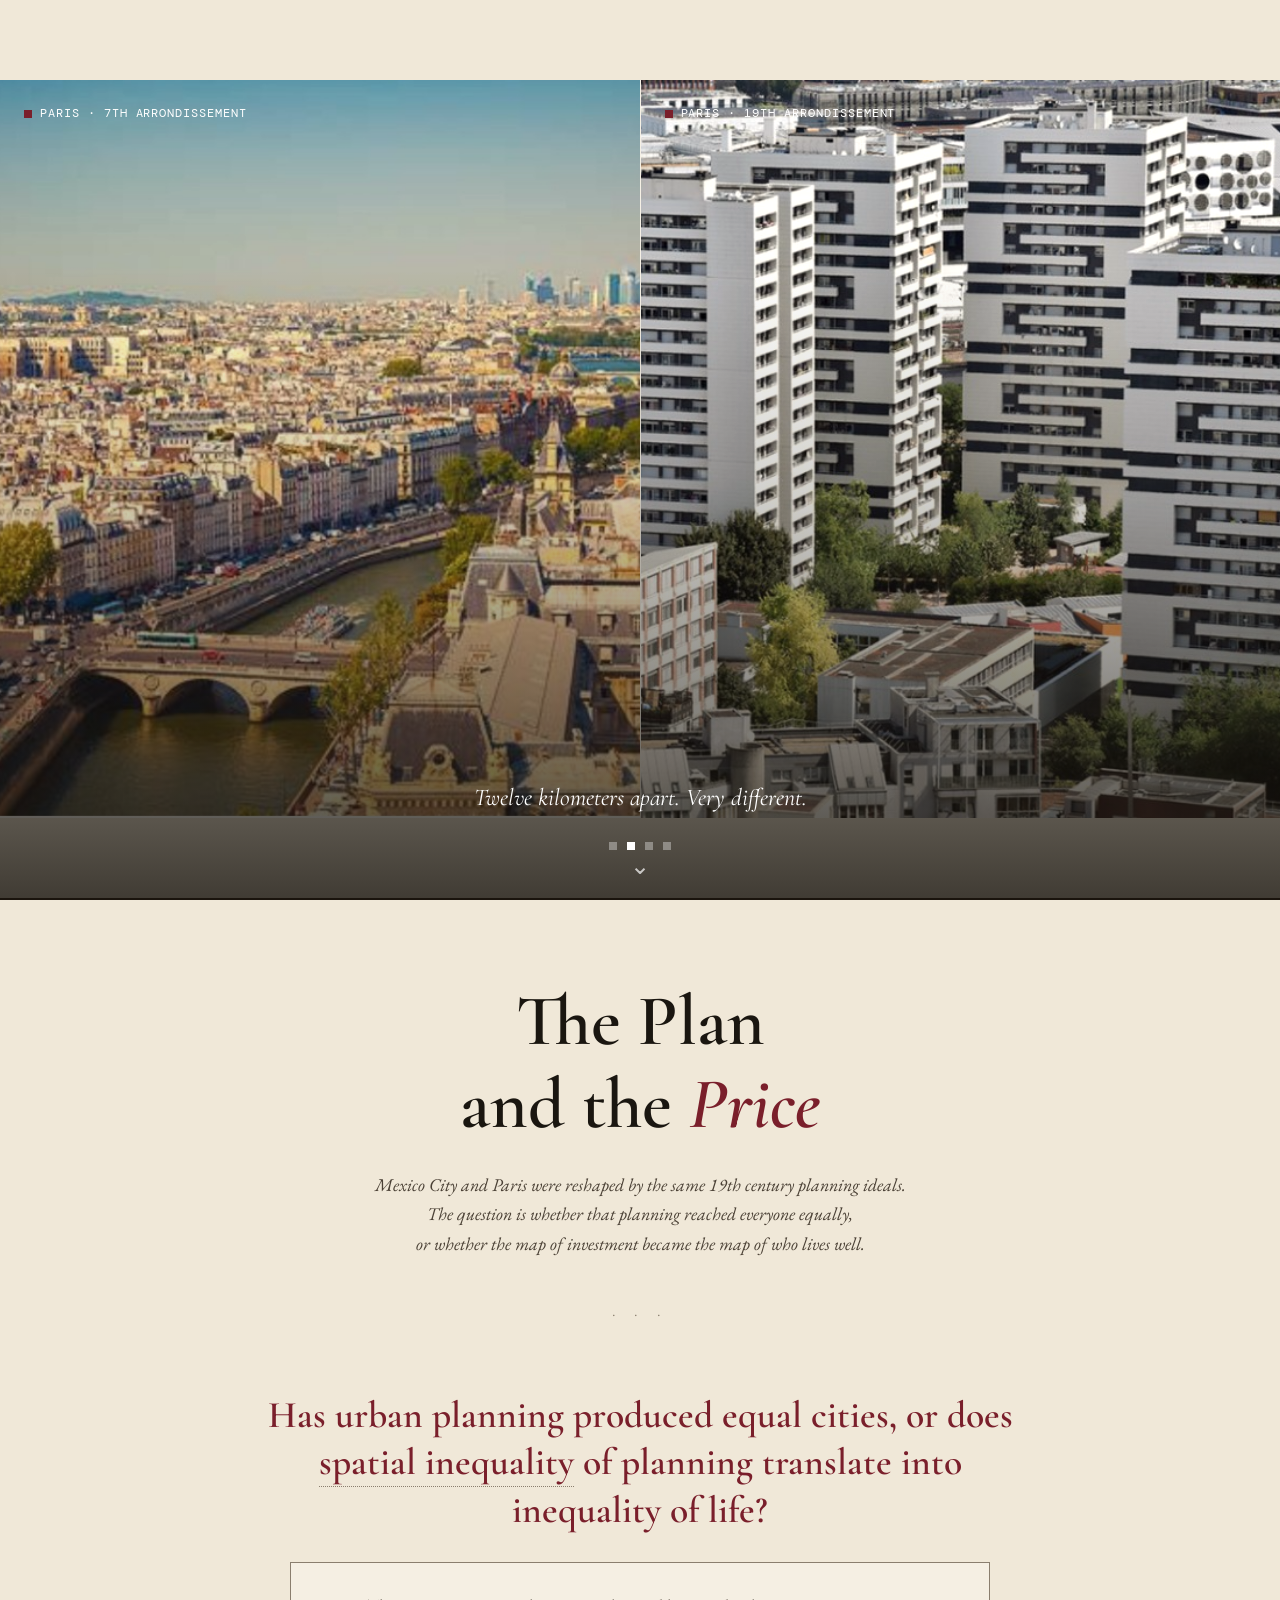
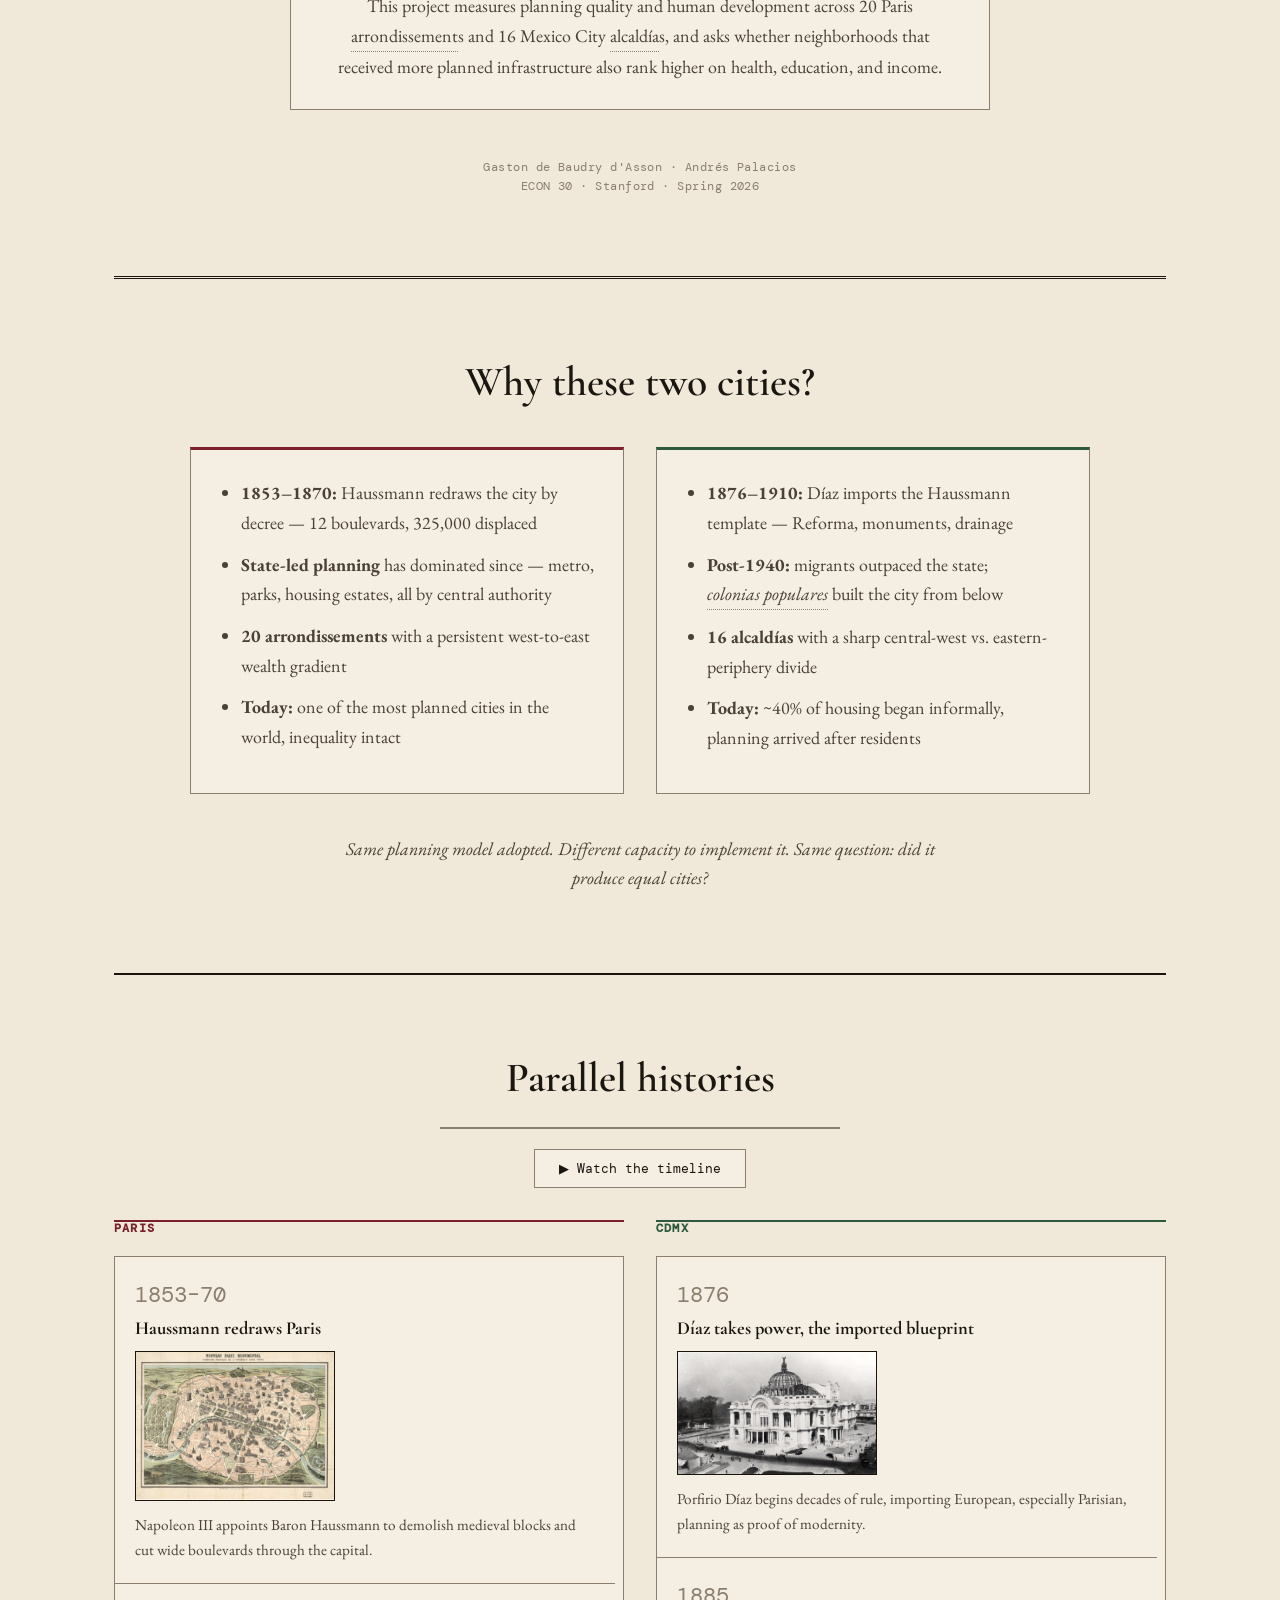
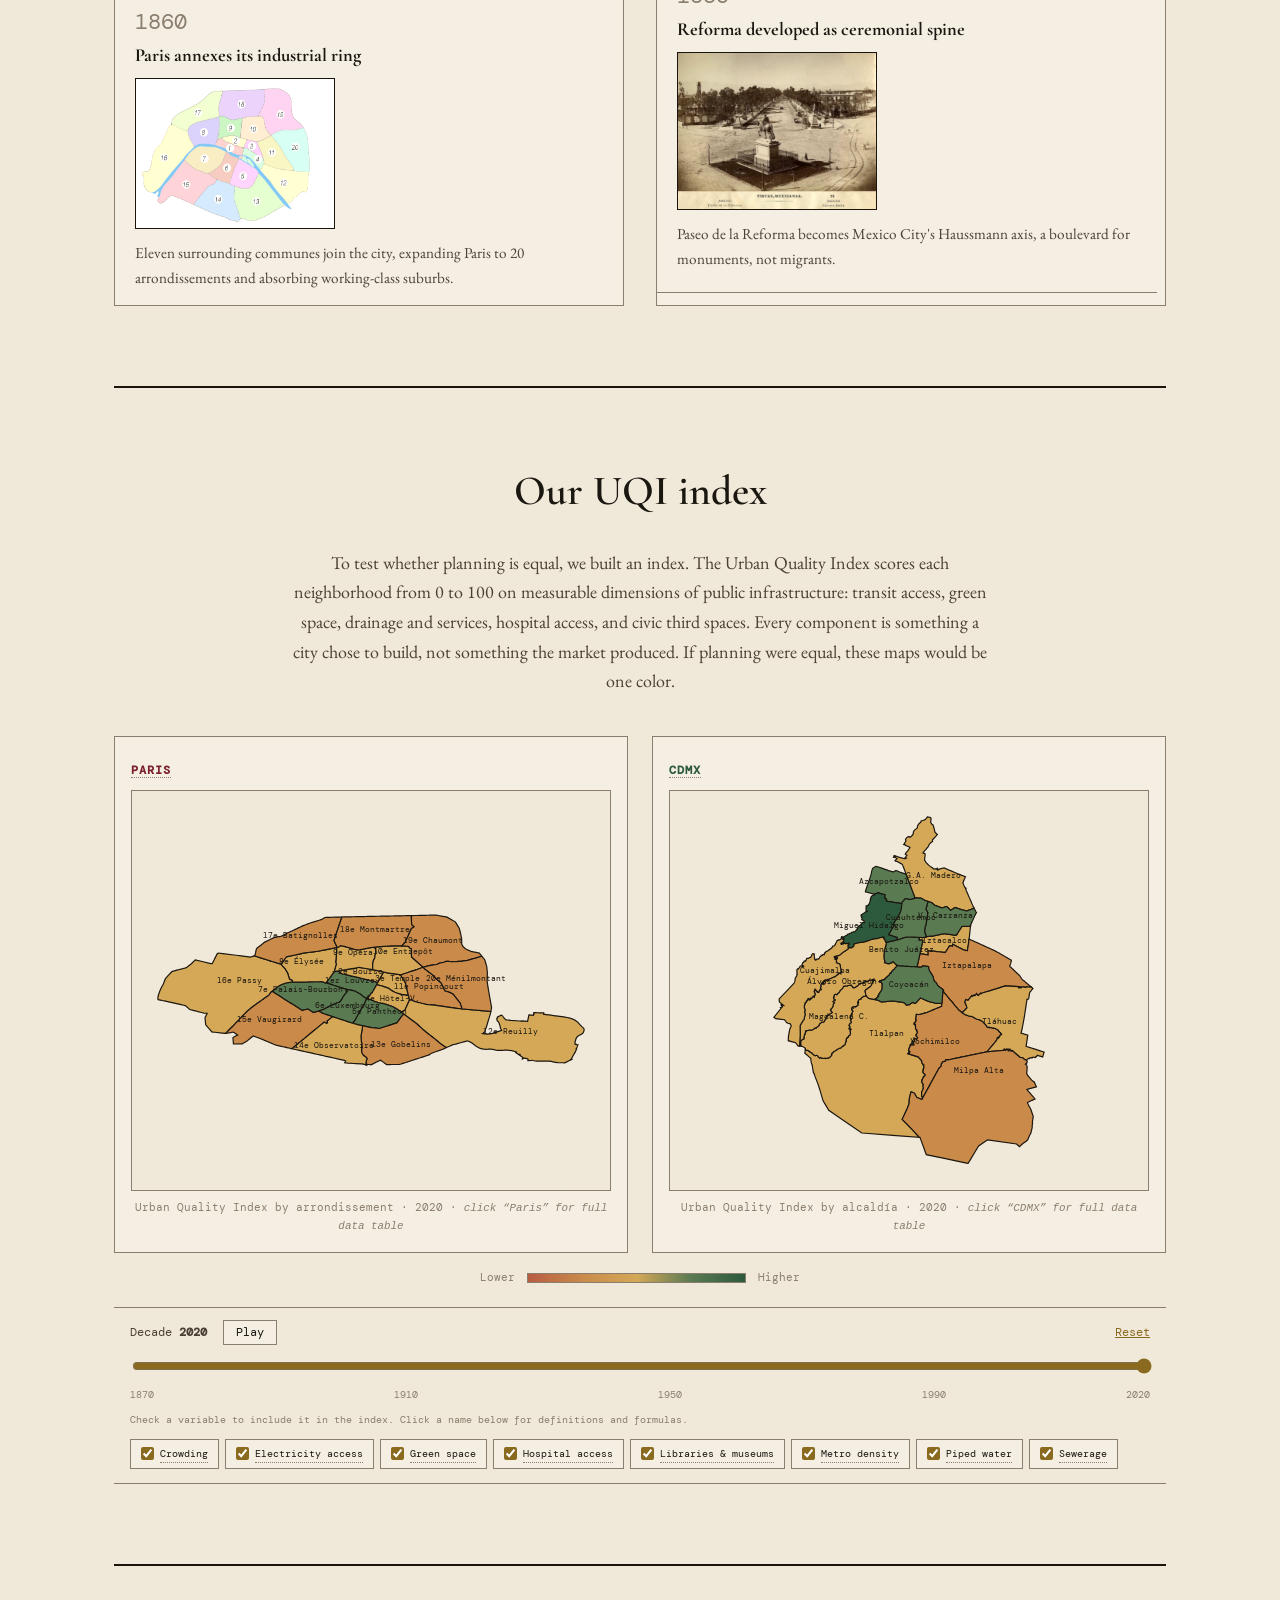
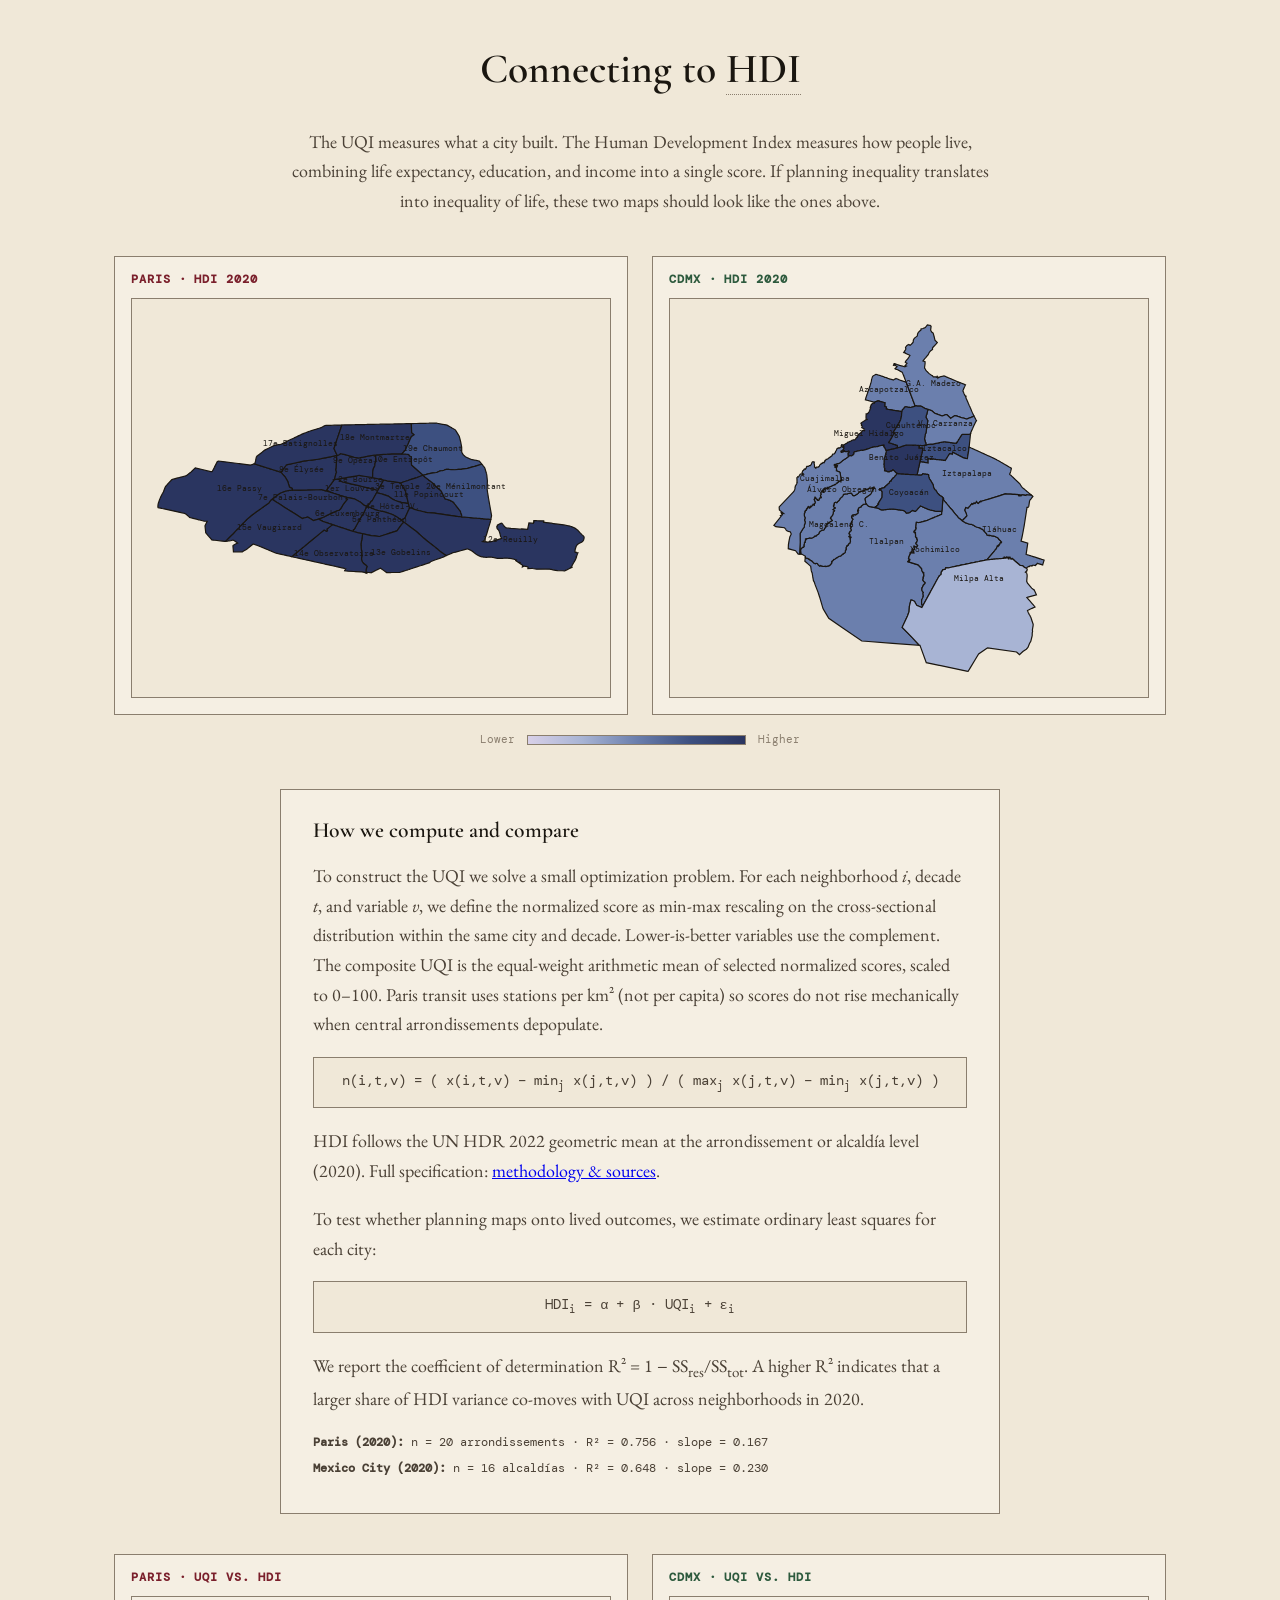
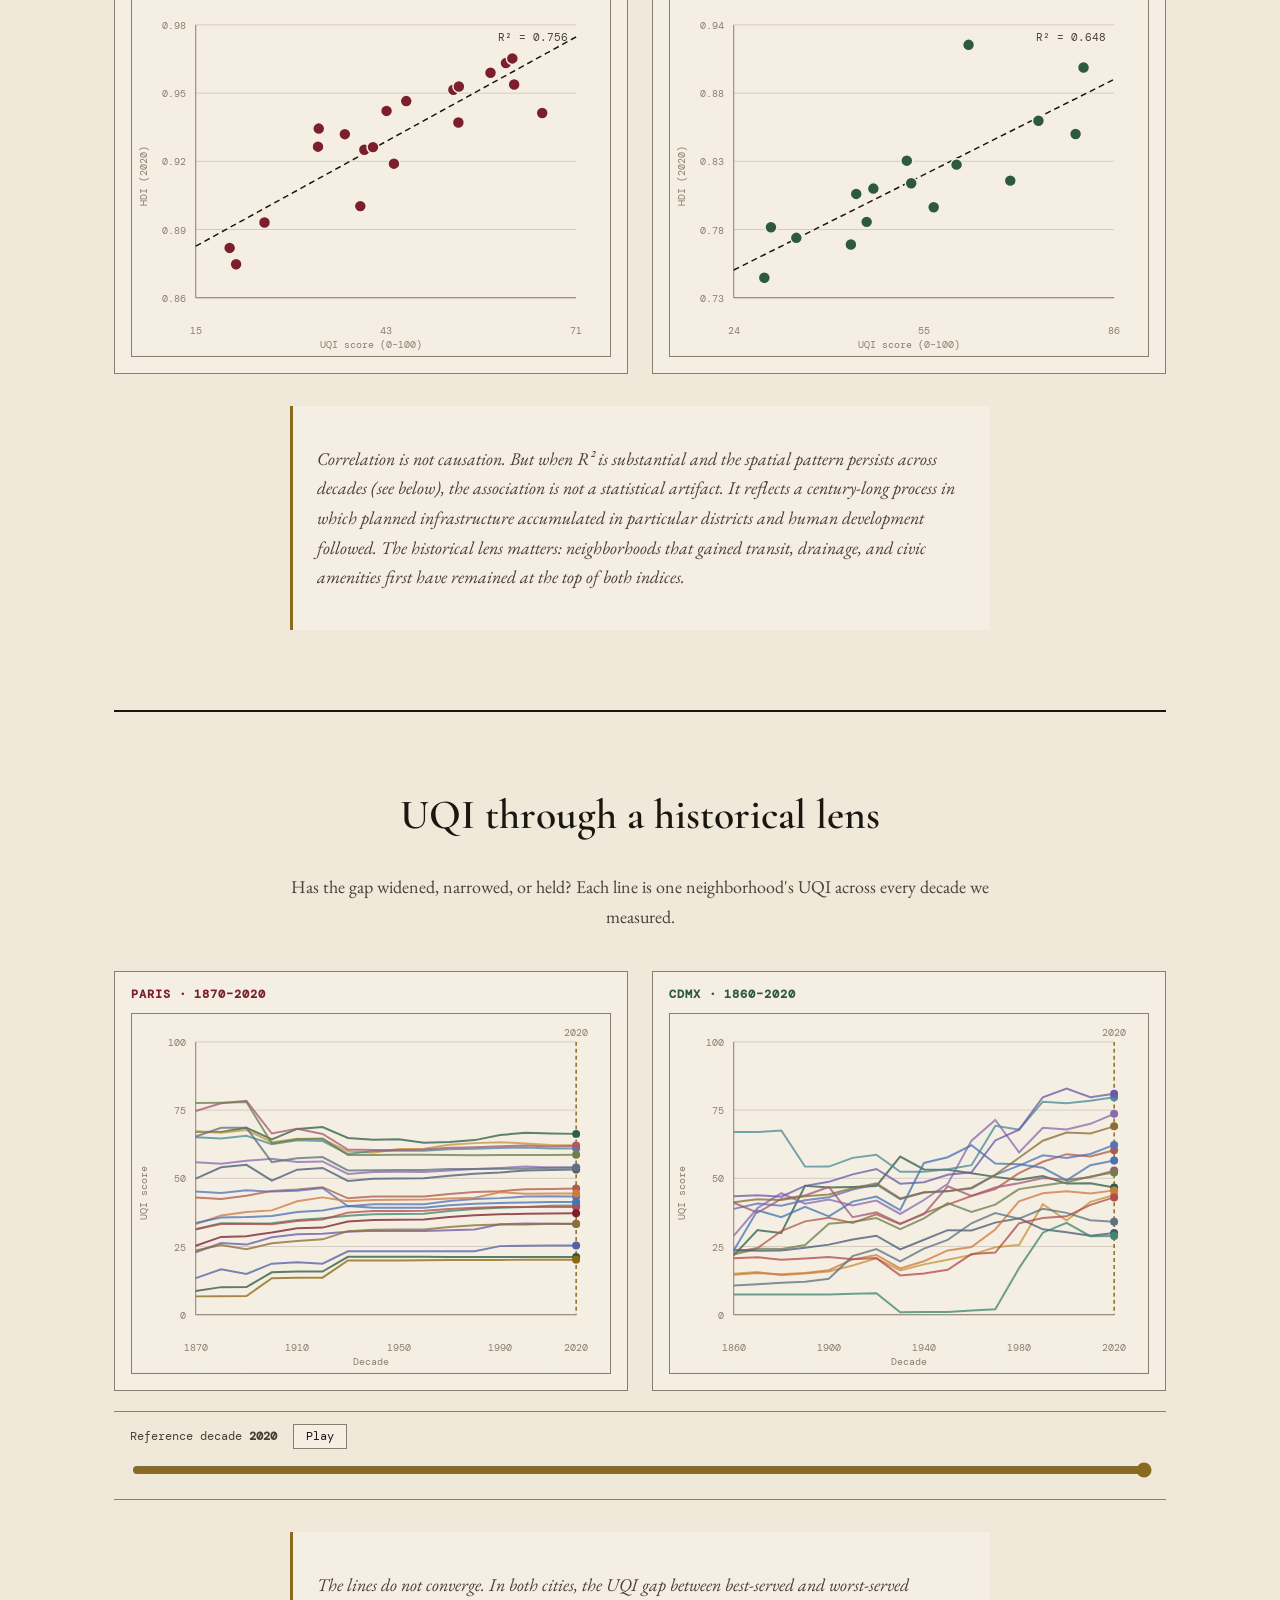
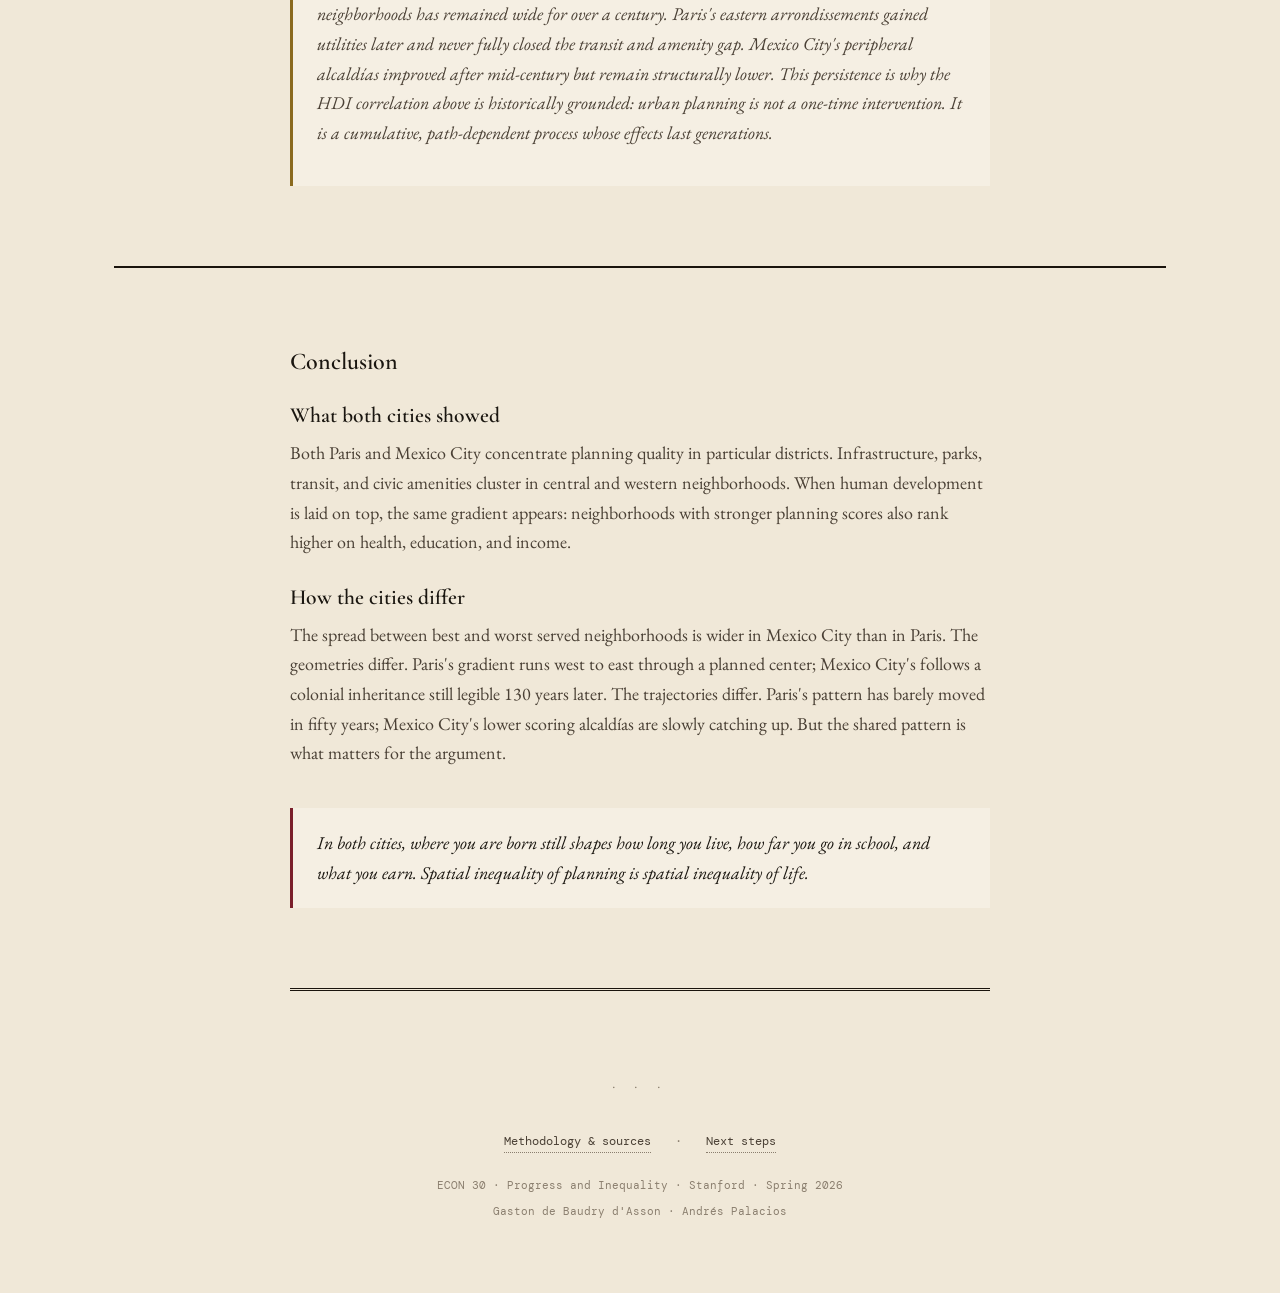
==== commit c7213ce2: "update" ====
--- a/index.html
+++ b/index.html
@@ -8,6 +8,7 @@
   <link rel="preconnect" href="https://fonts.gstatic.com" crossorigin>
   <link href="https://fonts.googleapis.com/css2?family=Cormorant+Garamond:ital,wght@0,400;0,600;0,700;1,400&family=DM+Mono:wght@400;500&family=EB+Garamond:ital,wght@0,400;0,500;1,400&display=swap" rel="stylesheet">
   <link rel="stylesheet" href="styles.css">
+  <link rel="stylesheet" href="https://cdn.jsdelivr.net/npm/katex@0.16.11/dist/katex.min.css" crossorigin>
 </head>
 <body class="plan-page">
   <script>
@@ -20,12 +21,18 @@
     <div class="opening-panels">
       <div class="opening-panel paris-panel">
         <span class="city-label"><span class="city-dot paris-dot"></span>Paris</span>
-        <div class="img-layer"><img id="paris-img-a" alt="" /><img id="paris-img-b" alt="" /></div>
+        <div class="img-layer">
+          <img id="paris-img-a" class="visible" src="/images/opening/paris-intro.png" alt="Paris: Arc de Triomphe and radiating avenues" />
+          <img id="paris-img-b" src="/images/opening/paris-intro.png" alt="" />
+        </div>
       </div>
       <div class="opening-divider" aria-hidden="true"></div>
       <div class="opening-panel cdmx-panel">
         <span class="city-label"><span class="city-dot cdmx-dot"></span>CDMX</span>
-        <div class="img-layer"><img id="cdmx-img-a" alt="" /><img id="cdmx-img-b" alt="" /></div>
+        <div class="img-layer">
+          <img id="cdmx-img-a" class="visible" src="/images/opening/cdmx-grandiose-condesa.png" alt="CDMX: Parque México aerial" />
+          <img id="cdmx-img-b" src="/images/opening/cdmx-grandiose-condesa.png" alt="" />
+        </div>
       </div>
     </div>
     <div class="opening-overlay"></div>
@@ -94,14 +101,14 @@
       </div>
       <div class="dual-panel">
         <article class="panel paris-panel">
-          <h3 class="panel-title">Paris</h3>
+          <h3 class="panel-title panel-title-btn" id="parisUqiDataBtn" role="button" tabindex="0" title="View compiled Paris data">Paris</h3>
           <div class="map-frame" id="parisUqiMap"></div>
-          <p class="map-caption">Urban Quality Index by arrondissement · <span id="parisUqiMapLabel">2020</span></p>
-        </article>
-        <article class="panel cdmx-panel">
-          <h3 class="panel-title">CDMX</h3>
+          <p class="map-caption">Urban Quality Index by arrondissement · <span id="parisUqiMapLabel">2020</span> · <em>click “Paris” for full data table</em></p>
+        </article>
+        <article class="panel cdmx-panel">
+          <h3 class="panel-title panel-title-btn" id="cdmxUqiDataBtn" role="button" tabindex="0" title="View compiled CDMX data">CDMX</h3>
           <div class="map-frame" id="cdmxUqiMap"></div>
-          <p class="map-caption">Urban Quality Index by alcaldía · <span id="cdmxUqiMapLabel">2020</span></p>
+          <p class="map-caption">Urban Quality Index by alcaldía · <span id="cdmxUqiMapLabel">2020</span> · <em>click “CDMX” for full data table</em></p>
         </article>
       </div>
       <div class="legend-strip"><span>Lower</span><div class="uqi-gradient"></div><span>Higher</span></div>
@@ -113,12 +120,13 @@
         </div>
         <input type="range" id="uqiDecadeSlider" min="0" max="15" value="15" step="1">
         <div class="ticks" id="uqiDecadeTicks"></div>
-        <p class="toolbar-note">Check a variable to include it in the index. Click a name below to read what it measures.</p>
+        <p class="toolbar-note">Check a variable to include it in the index. Click a name below for definitions and formulas.</p>
         <div class="var-chips" id="uqiVariableControls"></div>
         <div class="var-detail-drawer" id="varDetailDrawer">
           <button type="button" class="var-drawer-close" id="varDrawerClose" aria-label="Close">×</button>
           <h4 class="var-drawer-title" id="varDrawerTitle"></h4>
           <p class="var-drawer-body" id="varDrawerBody"></p>
+          <div class="var-drawer-math" id="varDrawerMath"></div>
         </div>
       </div>
     </section>
@@ -142,9 +150,9 @@
 
       <div class="math-block">
         <h3>How we compute and compare</h3>
-        <p>For each neighborhood <em>i</em> and decade <em>t</em>, each UQI component <em>v</em> is min-max normalized within the city:</p>
-        <p class="math-formula">n<sub>i,t,v</sub> = (x<sub>i,t,v</sub> − min<sub>j</sub> x<sub>j,t,v</sub>) / (max<sub>j</sub> x<sub>j,t,v</sub> − min<sub>j</sub> x<sub>j,t,v</sub>)</p>
-        <p>Variables where lower is better (e.g. crowding) are inverted. The UQI score is the equal-weight mean of selected normalized components, scaled to 0–100. HDI follows the UN HDR 2022 geometric mean of life expectancy, education, and income sub-indices at the arrondissement or alcaldía level (2020 cross-section).</p>
+        <p>To construct the UQI we solve a small optimization problem. For each neighborhood <em>i</em>, decade <em>t</em>, and variable <em>v</em>, we define the normalized score as min-max rescaling on the cross-sectional distribution within the same city and decade. Lower-is-better variables use the complement. The composite UQI is the equal-weight arithmetic mean of selected normalized scores, scaled to 0–100. Paris transit uses stations per km² (not per capita) so scores do not rise mechanically when central arrondissements depopulate.</p>
+        <p class="math-formula">n(i,t,v) = ( x(i,t,v) − min<sub>j</sub> x(j,t,v) ) / ( max<sub>j</sub> x(j,t,v) − min<sub>j</sub> x(j,t,v) )</p>
+        <p>HDI follows the UN HDR 2022 geometric mean at the arrondissement or alcaldía level (2020). Full specification: <a href="methodology.html">methodology &amp; sources</a>.</p>
         <p>To test whether planning maps onto lived outcomes, we estimate ordinary least squares for each city:</p>
         <p class="math-formula">HDI<sub>i</sub> = α + β · UQI<sub>i</sub> + ε<sub>i</sub></p>
         <p>We report the coefficient of determination R² = 1 − SS<sub>res</sub>/SS<sub>tot</sub>. A higher R² indicates that a larger share of HDI variance co-moves with UQI across neighborhoods in 2020.</p>
@@ -210,6 +218,8 @@
     <div class="ornament">· · ·</div>
     <nav class="footer-nav">
       <a href="methodology.html">Methodology &amp; sources</a>
+      <span class="footer-nav-sep" aria-hidden="true">·</span>
+      <a href="next-steps.html">Next steps</a>
     </nav>
     <p class="footer-course">ECON 30 · Progress and Inequality · Stanford · Spring 2026</p>
     <p class="footer-authors">Gaston de Baudry d'Asson · Andrés Palacios</p>
@@ -221,11 +231,25 @@
 
   <div id="tooltip" role="status" aria-live="polite"></div>
 
-  <script src="js/timeline-data.js"></script>
-  <script src="js/city-lab.js"></script>
-  <script src="js/opening.js"></script>
-  <script src="js/timeline.js"></script>
-  <script src="js/page.js"></script>
-  <script src="js/glossary.js"></script>
+  <div class="city-data-modal" id="cityDataModal" hidden aria-hidden="true">
+    <div class="city-data-backdrop" id="cityDataBackdrop"></div>
+    <div class="city-data-dialog" role="dialog" aria-modal="true" aria-labelledby="cityDataTitle">
+      <button type="button" class="city-data-close" id="cityDataClose" aria-label="Close">×</button>
+      <h3 class="city-data-title" id="cityDataTitle"></h3>
+      <p class="city-data-meta" id="cityDataMeta"></p>
+      <div class="city-data-table-wrap">
+        <table class="city-data-table" id="cityDataTable"></table>
+      </div>
+    </div>
+  </div>
+
+  <script src="/js/timeline-data.js?v=20260601f"></script>
+  <script src="/js/neighborhood-detail-panel.js?v=20260601"></script>
+  <script src="/js/city-lab.js?v=20260601"></script>
+  <script src="/js/opening.js?v=20260601"></script>
+  <script src="/js/timeline.js?v=20260601"></script>
+  <script src="/js/glossary.js?v=20260601"></script>
+  <script src="https://cdn.jsdelivr.net/npm/katex@0.16.11/dist/katex.min.js" crossorigin></script>
+  <script defer src="/js/page.js?v=20260601"></script>
 </body>
 </html>
--- a/styles.css
+++ b/styles.css
@@ -313,11 +313,12 @@
 }
 
 .var-detail-drawer.open {
-  max-height: 280px;
+  max-height: 640px;
   opacity: 1;
   margin-top: 12px;
   padding: 16px 16px 20px;
   border-color: var(--ink-faded);
+  overflow-y: auto;
 }
 
 .var-detail-drawer:not(.open) {
@@ -348,6 +349,166 @@
   font-size: 0.95rem;
   line-height: 1.55;
   color: var(--ink-soft);
+}
+
+.var-drawer-math {
+  margin-top: 14px;
+  padding-top: 12px;
+  border-top: 1px solid var(--ink-faded);
+}
+
+.var-math-block .katex-display {
+  margin: 0.6em 0;
+  font-size: 0.95rem;
+  overflow-x: auto;
+}
+
+.var-math-label {
+  font-family: var(--mono);
+  font-size: 0.58rem;
+  text-transform: uppercase;
+  letter-spacing: 0.06em;
+  color: var(--ink-faded);
+  margin: 12px 0 4px;
+}
+
+.var-math-note {
+  font-size: 0.82rem;
+  font-style: italic;
+  color: var(--ink-soft);
+  margin: 10px 0 0;
+  line-height: 1.45;
+}
+
+.panel-title-btn {
+  cursor: pointer;
+  border-bottom: 1px dotted var(--ink-faded);
+  display: inline-block;
+  transition: color 0.2s;
+}
+
+.panel-title-btn:hover,
+.panel-title-btn:focus {
+  color: var(--gold);
+  outline: none;
+}
+
+body.modal-open {
+  overflow: hidden;
+}
+
+.city-data-modal[hidden] {
+  display: none;
+}
+
+.city-data-modal {
+  position: fixed;
+  inset: 0;
+  z-index: 9000;
+  display: flex;
+  align-items: center;
+  justify-content: center;
+  padding: 24px;
+}
+
+.city-data-backdrop {
+  position: absolute;
+  inset: 0;
+  background: rgba(26, 22, 16, 0.55);
+}
+
+.city-data-dialog {
+  position: relative;
+  width: min(960px, 96vw);
+  max-height: 85vh;
+  overflow: hidden;
+  display: flex;
+  flex-direction: column;
+  background: var(--parchment-light);
+  border: 2px solid var(--rule);
+  padding: 24px 20px 20px;
+}
+
+.city-data-close {
+  position: absolute;
+  top: 8px;
+  right: 12px;
+  background: none;
+  border: none;
+  font-size: 1.6rem;
+  color: var(--ink-faded);
+  cursor: pointer;
+}
+
+.city-data-title {
+  font-family: var(--serif-display);
+  font-size: 1.4rem;
+  margin: 0 32px 6px 0;
+  color: var(--ink);
+}
+
+.city-data-meta {
+  font-family: var(--mono);
+  font-size: 0.65rem;
+  color: var(--ink-faded);
+  margin: 0 0 16px;
+}
+
+.city-data-table-wrap {
+  overflow: auto;
+  flex: 1;
+  border: 1px solid var(--ink-faded);
+}
+
+.city-data-table {
+  width: 100%;
+  border-collapse: collapse;
+  font-size: 0.8rem;
+}
+
+.city-data-table th,
+.city-data-table td {
+  padding: 8px 10px;
+  border-bottom: 1px solid var(--ink-faded);
+  text-align: right;
+  vertical-align: top;
+}
+
+.city-data-table th:first-child,
+.city-data-table td:first-child {
+  text-align: left;
+  position: sticky;
+  left: 0;
+  background: var(--parchment-light);
+  font-weight: 600;
+}
+
+.city-data-table thead th {
+  font-family: var(--mono);
+  font-size: 0.62rem;
+  text-transform: uppercase;
+  letter-spacing: 0.04em;
+  background: var(--parchment);
+  position: sticky;
+  top: 0;
+  z-index: 1;
+}
+
+.city-data-table .uqi-cell {
+  font-weight: 700;
+  color: var(--ink);
+}
+
+.city-data-table .raw-val {
+  display: block;
+  font-family: var(--mono);
+  font-size: 0.62rem;
+  color: var(--ink-soft);
+}
+
+.city-data-table .norm-val {
+  display: block;
+  font-weight: 600;
 }
 
 .var-chip {
@@ -646,6 +807,10 @@
 .paris-panel .panel-title { color: var(--paris); }
 .cdmx-panel .panel-title { color: var(--mexico); }
 
+.map-frame, .chart-frame, .map-detail-host, .svg-frame.big-map, .svg-frame {
+  position: relative;
+}
+
 .map-frame, .chart-frame {
   min-height: 360px;
   background: var(--parchment);
@@ -836,6 +1001,13 @@
 
 .footer-nav a:hover { color: var(--ink); }
 
+.footer-nav-sep {
+  font-family: var(--mono);
+  font-size: 0.75rem;
+  color: var(--ink-faded);
+  user-select: none;
+}
+
 .footer-course, .footer-authors, .footer-sources {
   font-family: var(--mono);
   font-size: 0.68rem;
@@ -998,6 +1170,27 @@
   font-size: 0.98rem;
 }
 
+.method-ornament {
+  margin: 0 auto 8px;
+  padding: 8px 0;
+}
+
+.method-list {
+  margin: 16px 0;
+  padding-left: 1.25rem;
+  color: var(--ink-soft);
+  line-height: 1.65;
+}
+
+.method-list li {
+  margin-bottom: 10px;
+}
+
+.method-section-closing {
+  border-bottom: none;
+  padding-bottom: 24px;
+}
+
 .source-table {
   width: 100%;
   border-collapse: collapse;
@@ -1025,3 +1218,198 @@
   --muted: #686f68;
   --accent: #2f5f47;
 }
+
+/* Neighborhood detail panel (choropleth click) */
+.detail-panel {
+  --bg: #faf8f2;
+  --panel: #fffdf8;
+  --card: #fff;
+  --text: #1e2522;
+  --muted: #6f7772;
+  --line: #e6e1d7;
+  --accent: #2f5dcc;
+  --low: #d95f59;
+  --mid: #f1d36b;
+  --high: #5aac72;
+  position: absolute;
+  right: 12px;
+  top: 12px;
+  bottom: 12px;
+  width: 280px;
+  max-height: calc(100% - 24px);
+  padding: 16px 14px 14px;
+  box-sizing: border-box;
+  background: var(--card);
+  border: 1px solid var(--line);
+  border-radius: 12px;
+  box-shadow: 0 8px 28px rgba(30, 37, 34, 0.12);
+  font-family: Inter, ui-sans-serif, system-ui, -apple-system, BlinkMacSystemFont, "Segoe UI", sans-serif;
+  font-size: 0.82rem;
+  color: var(--text);
+  overflow-y: auto;
+  z-index: 8;
+  transform: translateX(20px);
+  opacity: 0;
+  pointer-events: none;
+  transition: transform 180ms ease-out, opacity 180ms ease-out;
+}
+
+.detail-panel.open {
+  transform: translateX(0);
+  opacity: 1;
+  pointer-events: auto;
+}
+
+.detail-panel-close {
+  position: absolute;
+  top: 10px;
+  right: 10px;
+  width: 28px;
+  height: 28px;
+  border: none;
+  background: transparent;
+  color: var(--muted);
+  font-size: 1.35rem;
+  line-height: 1;
+  cursor: pointer;
+  padding: 0;
+}
+
+.detail-panel-close:hover {
+  color: var(--text);
+}
+
+.detail-panel-name {
+  margin: 0 32px 4px 0;
+  font-size: 1.05rem;
+  font-weight: 600;
+  line-height: 1.25;
+}
+
+.detail-panel-city {
+  margin: 0 0 12px;
+  font-size: 0.72rem;
+  color: var(--muted);
+}
+
+.detail-sparkline {
+  display: block;
+  width: 100%;
+  height: 48px;
+  margin: 0 0 14px;
+}
+
+.detail-score-row {
+  display: grid;
+  grid-template-columns: repeat(3, 1fr);
+  gap: 8px;
+  margin-bottom: 12px;
+}
+
+.detail-score-row-secondary {
+  margin-top: -4px;
+  padding-top: 8px;
+  border-top: 1px solid var(--line);
+}
+
+.detail-stat {
+  display: flex;
+  flex-direction: column;
+  gap: 2px;
+}
+
+.detail-stat-label {
+  font-size: 0.62rem;
+  text-transform: uppercase;
+  letter-spacing: 0.04em;
+  color: var(--muted);
+}
+
+.detail-stat-value {
+  font-size: 0.95rem;
+  font-weight: 600;
+  line-height: 1.2;
+}
+
+.detail-stat-value.detail-uqi-value {
+  font-size: 1.35rem;
+}
+
+.detail-stat-value.pos {
+  color: var(--high);
+}
+
+.detail-stat-value.neg {
+  color: var(--low);
+}
+
+.detail-muted {
+  margin: 0 0 12px;
+  font-size: 0.75rem;
+  color: var(--muted);
+}
+
+.detail-section-title {
+  margin: 0 0 8px;
+  font-size: 0.68rem;
+  font-weight: 600;
+  text-transform: uppercase;
+  letter-spacing: 0.05em;
+  color: var(--muted);
+}
+
+.detail-var-list {
+  display: flex;
+  flex-direction: column;
+  gap: 7px;
+  margin-bottom: 12px;
+}
+
+.detail-var-row {
+  display: grid;
+  grid-template-columns: minmax(0, 1fr) 1fr auto;
+  gap: 6px;
+  align-items: center;
+  font-size: 0.7rem;
+}
+
+.detail-var-label {
+  color: var(--text);
+  white-space: nowrap;
+  overflow: hidden;
+  text-overflow: ellipsis;
+}
+
+.detail-var-bar-track {
+  height: 6px;
+  background: var(--line);
+  border-radius: 3px;
+  overflow: hidden;
+}
+
+.detail-var-bar-fill {
+  height: 100%;
+  background: var(--high);
+  border-radius: 3px;
+}
+
+.detail-var-value {
+  font-variant-numeric: tabular-nums;
+  color: var(--muted);
+  min-width: 1.5em;
+  text-align: right;
+}
+
+.detail-insight {
+  margin: 0;
+  font-size: 0.75rem;
+  font-style: italic;
+  color: var(--muted);
+  line-height: 1.45;
+}
+
+.alcaldia-path.selected {
+  stroke: #1e2522;
+  stroke-width: 2;
+  paint-order: stroke fill;
+}
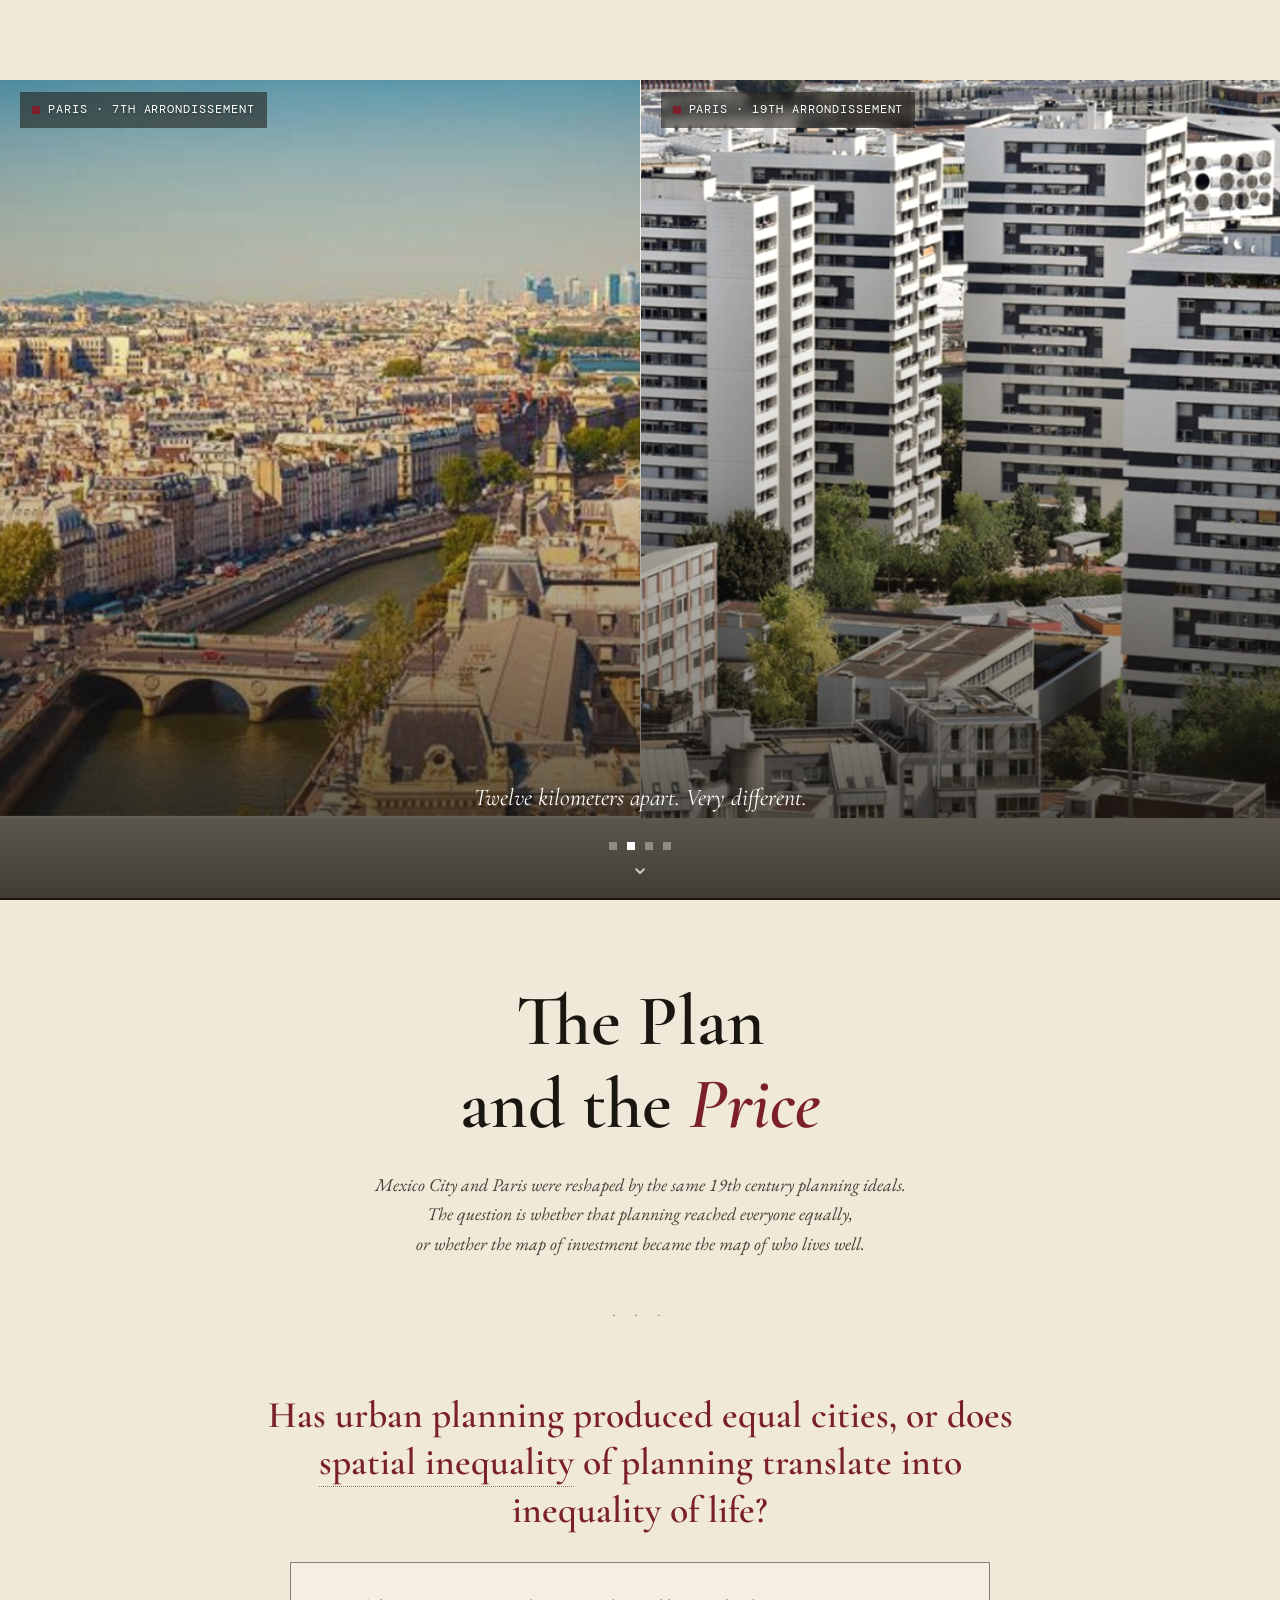
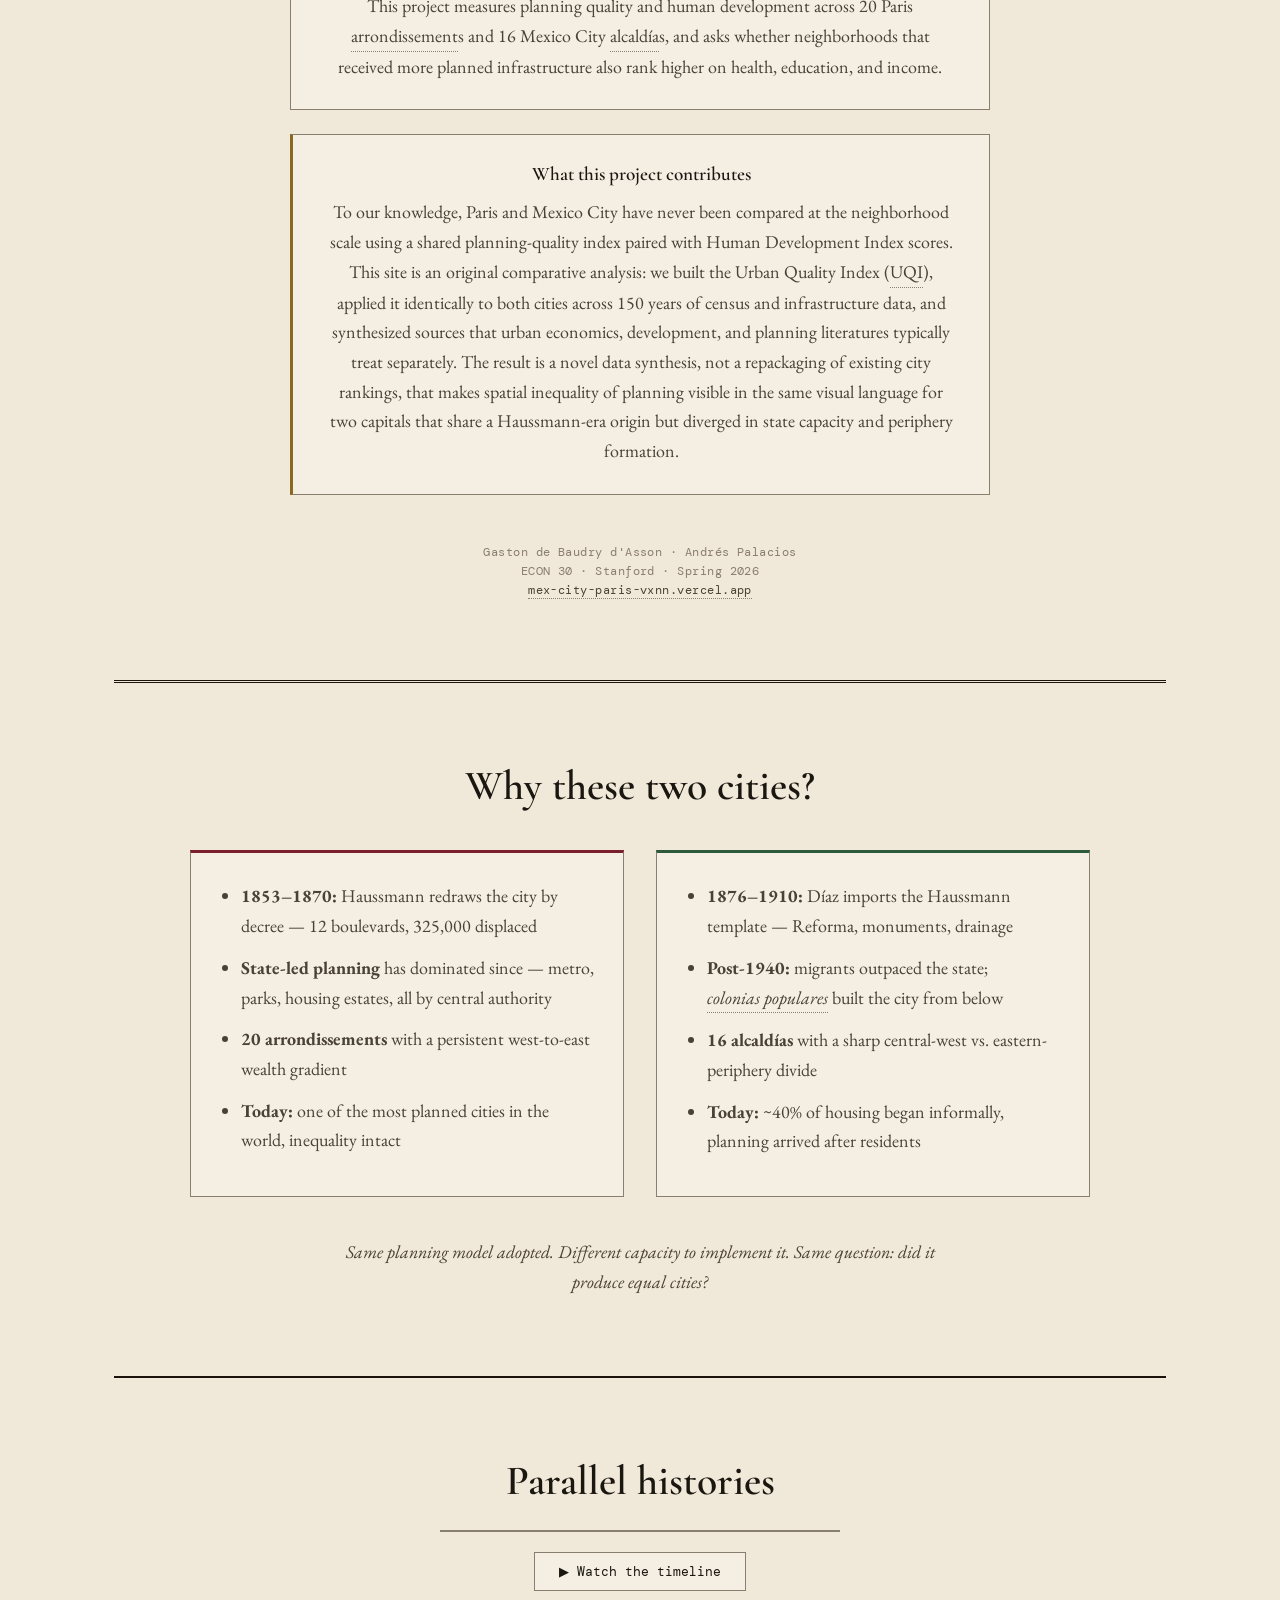
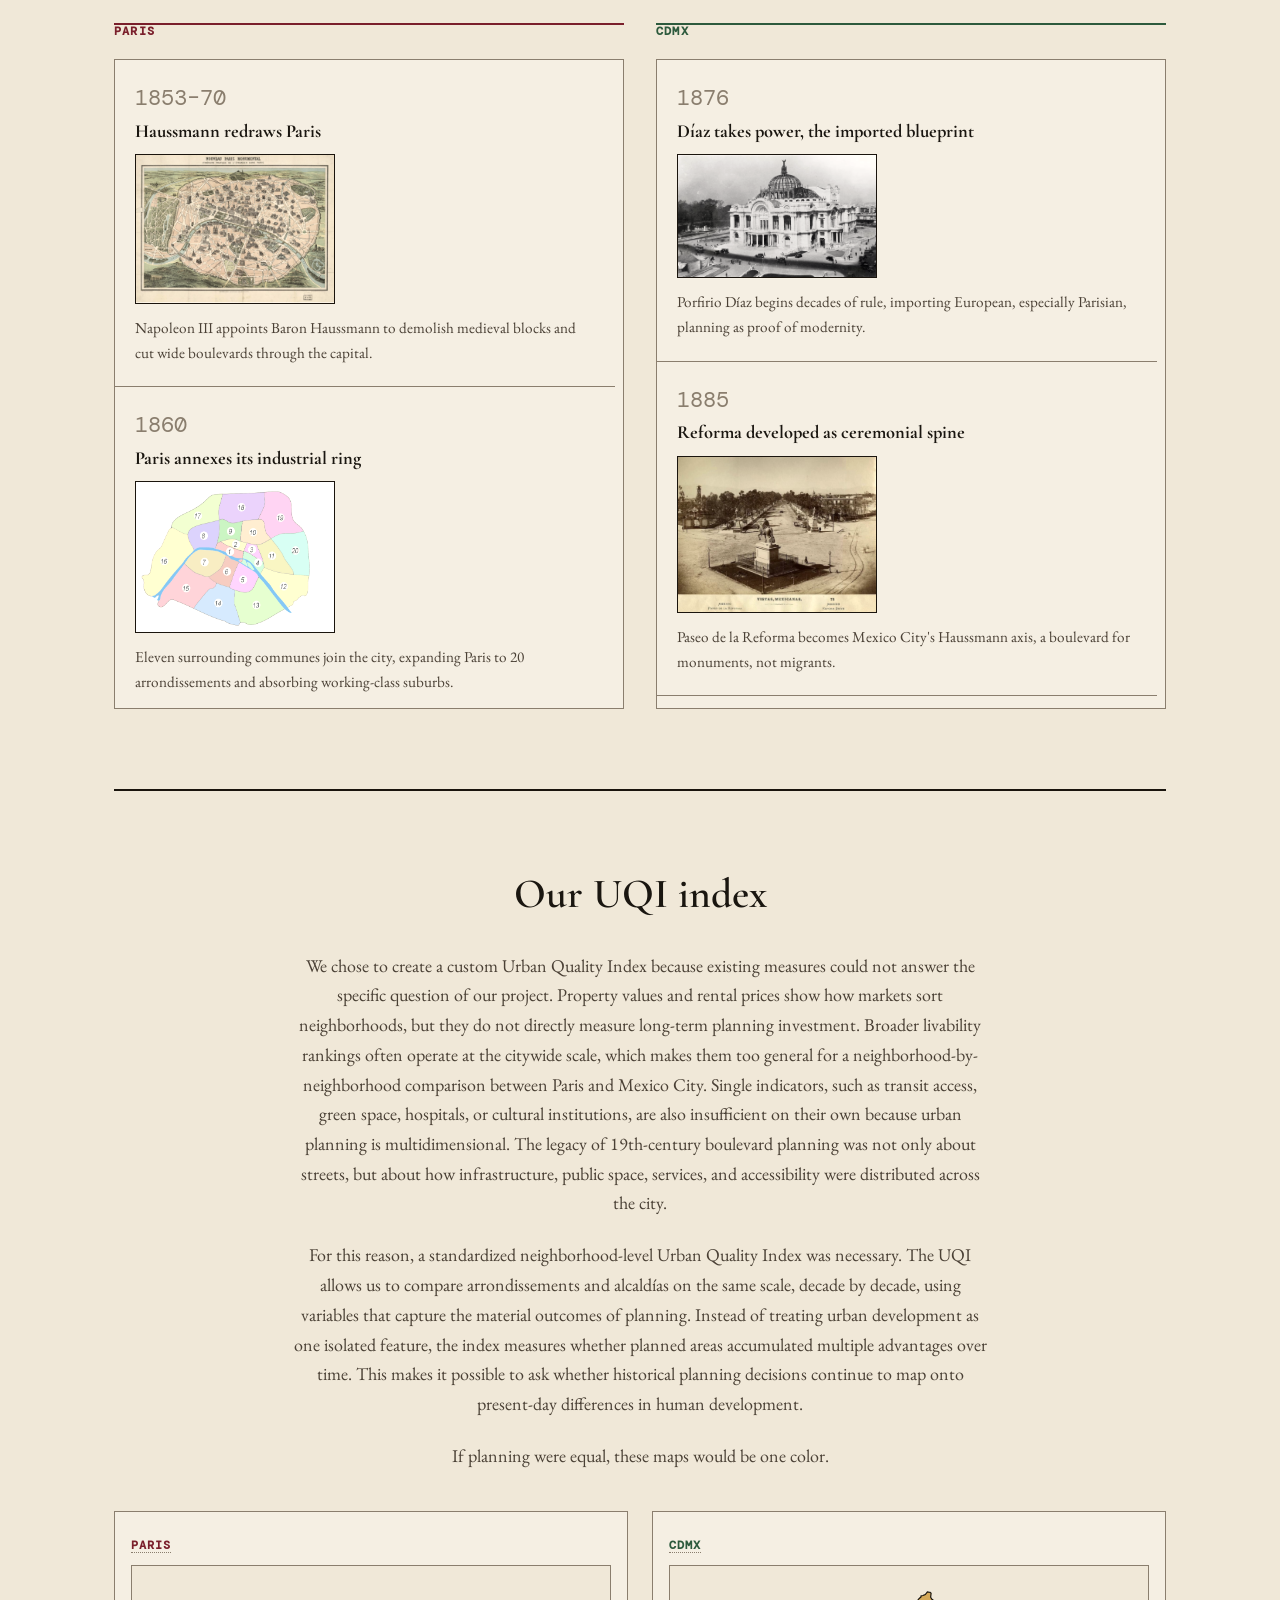
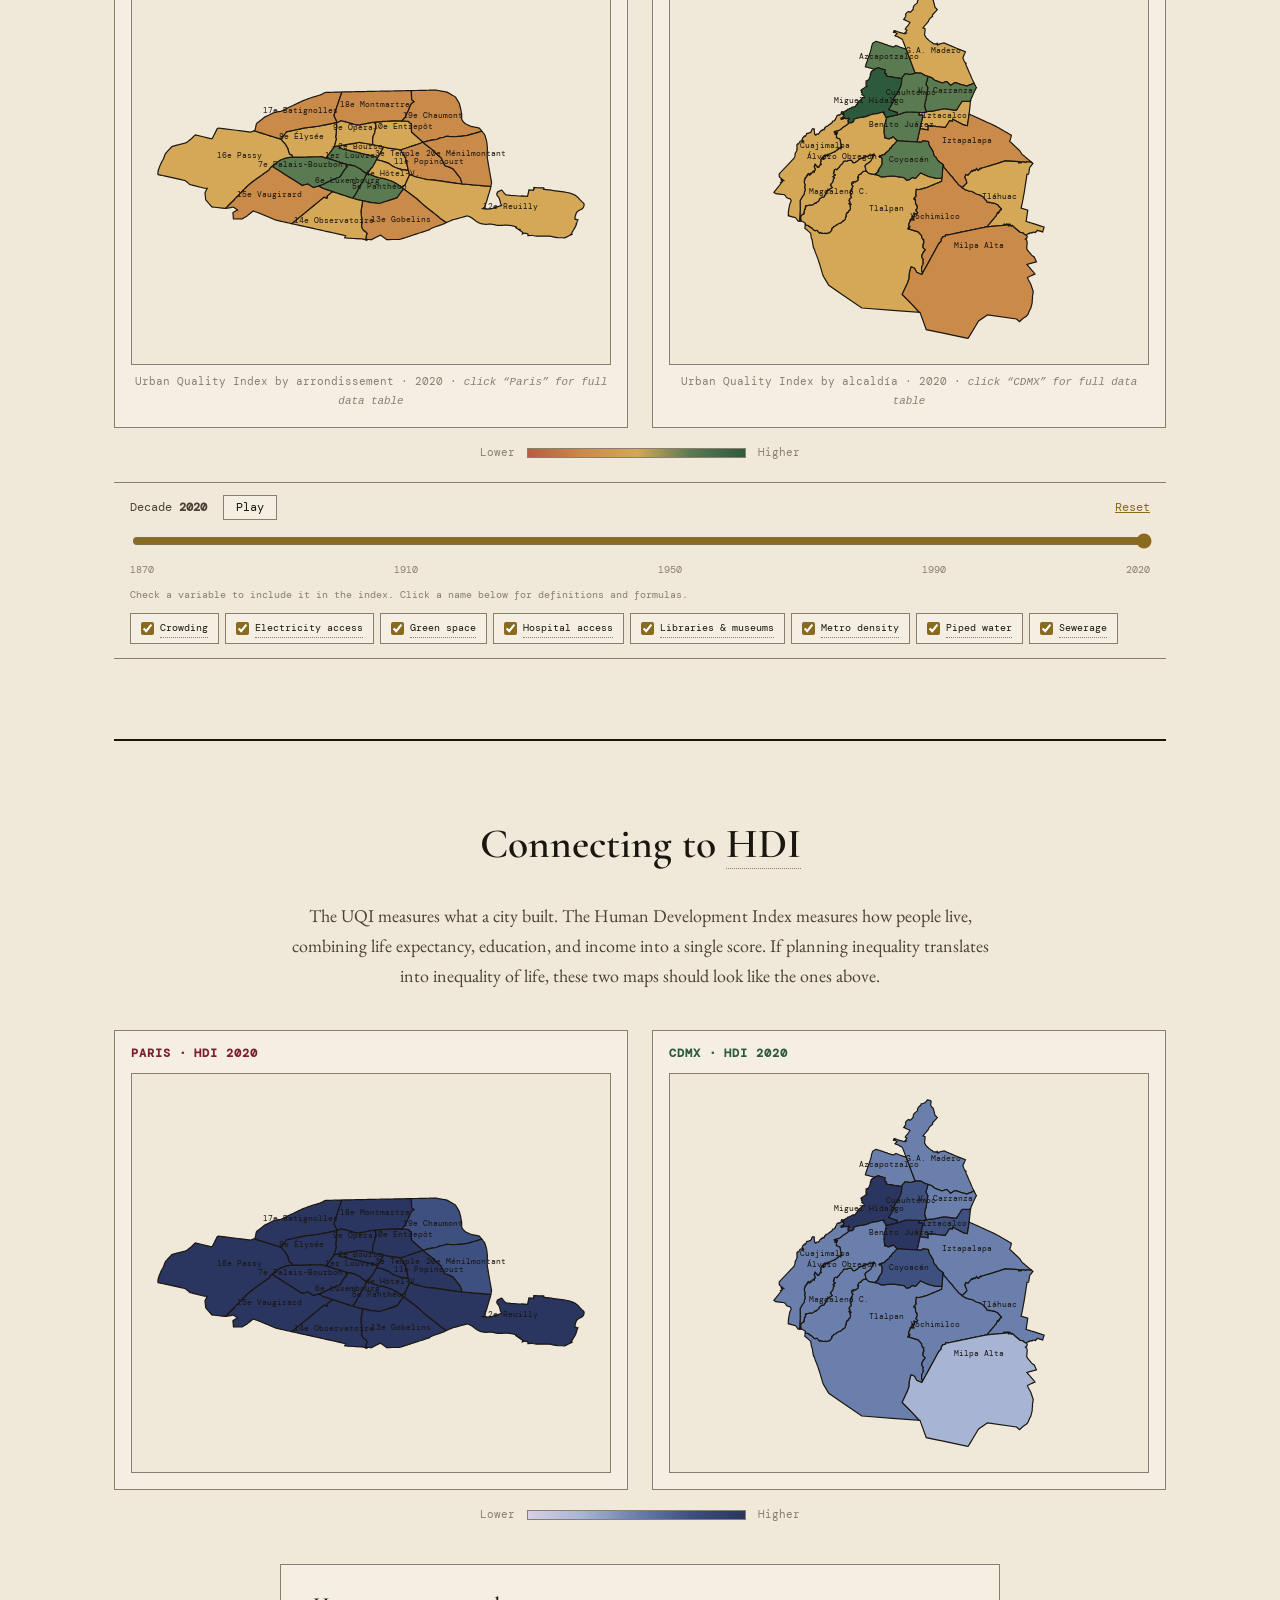
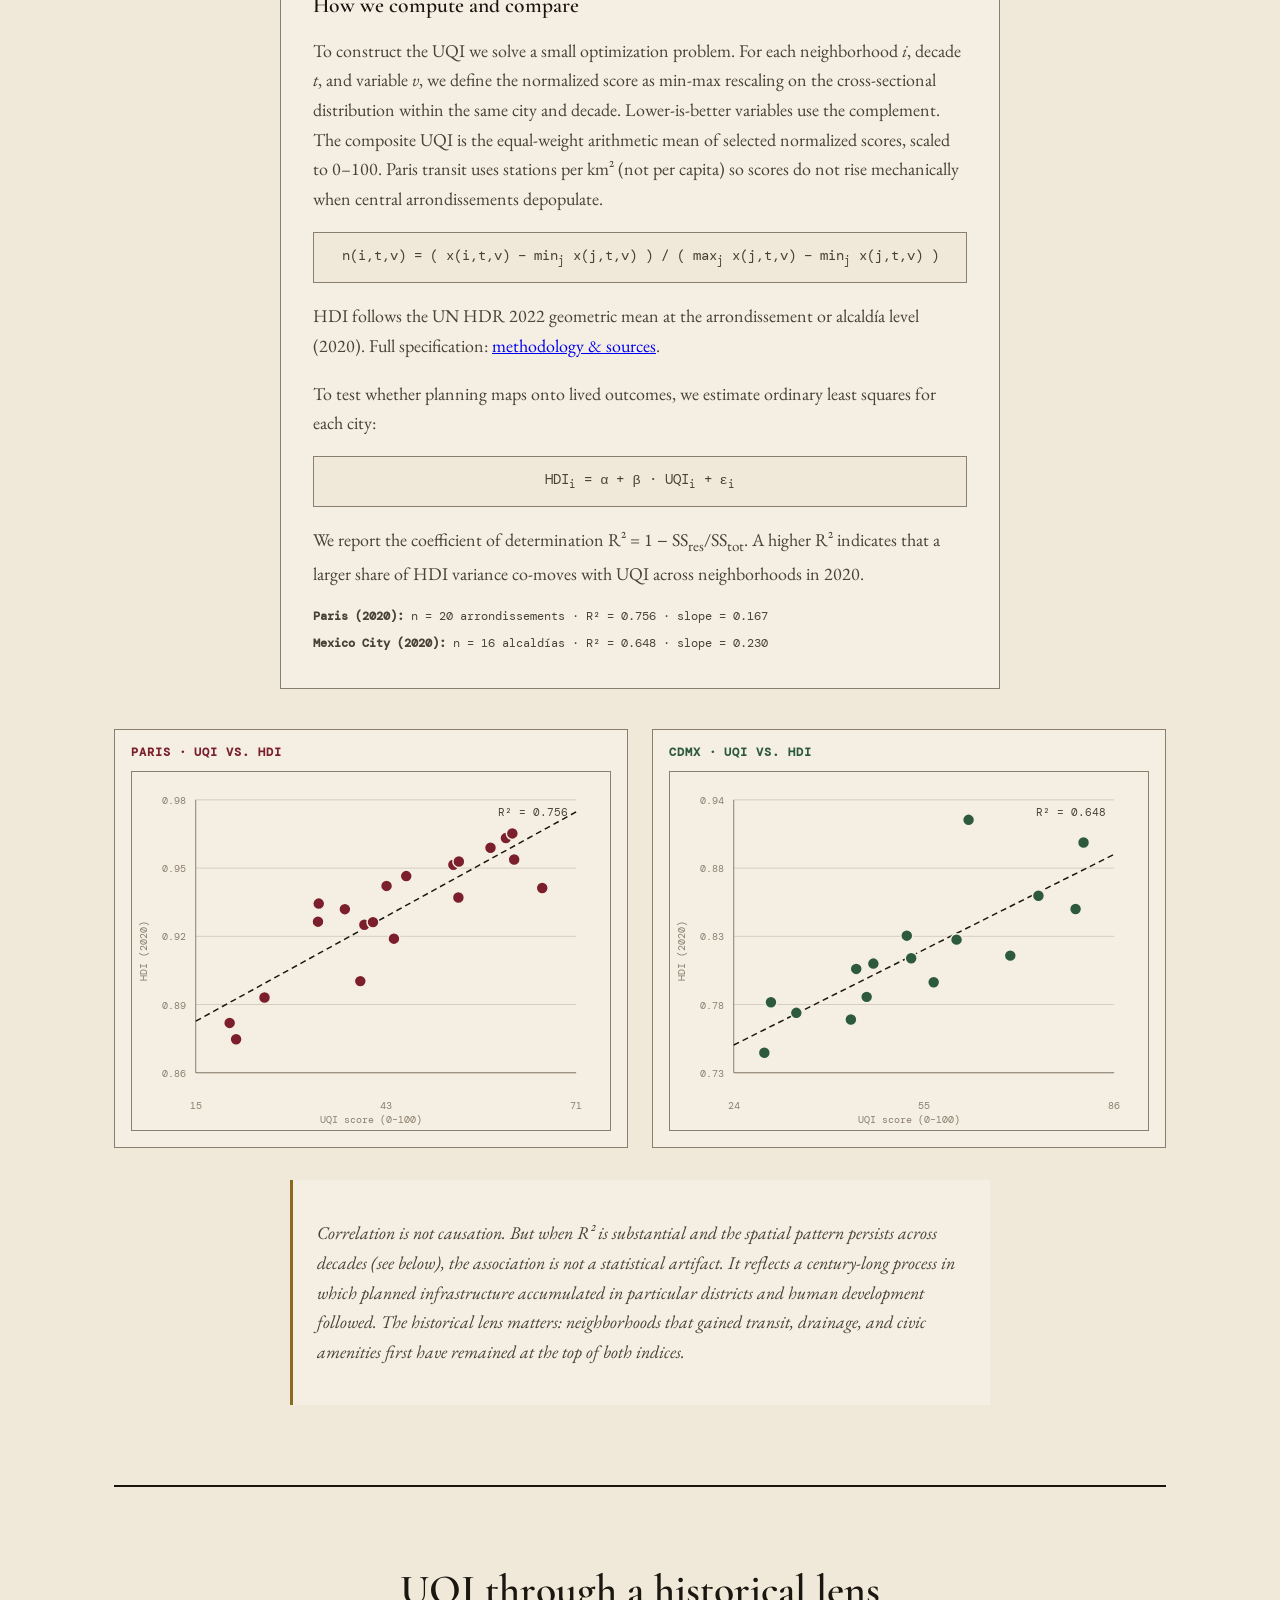
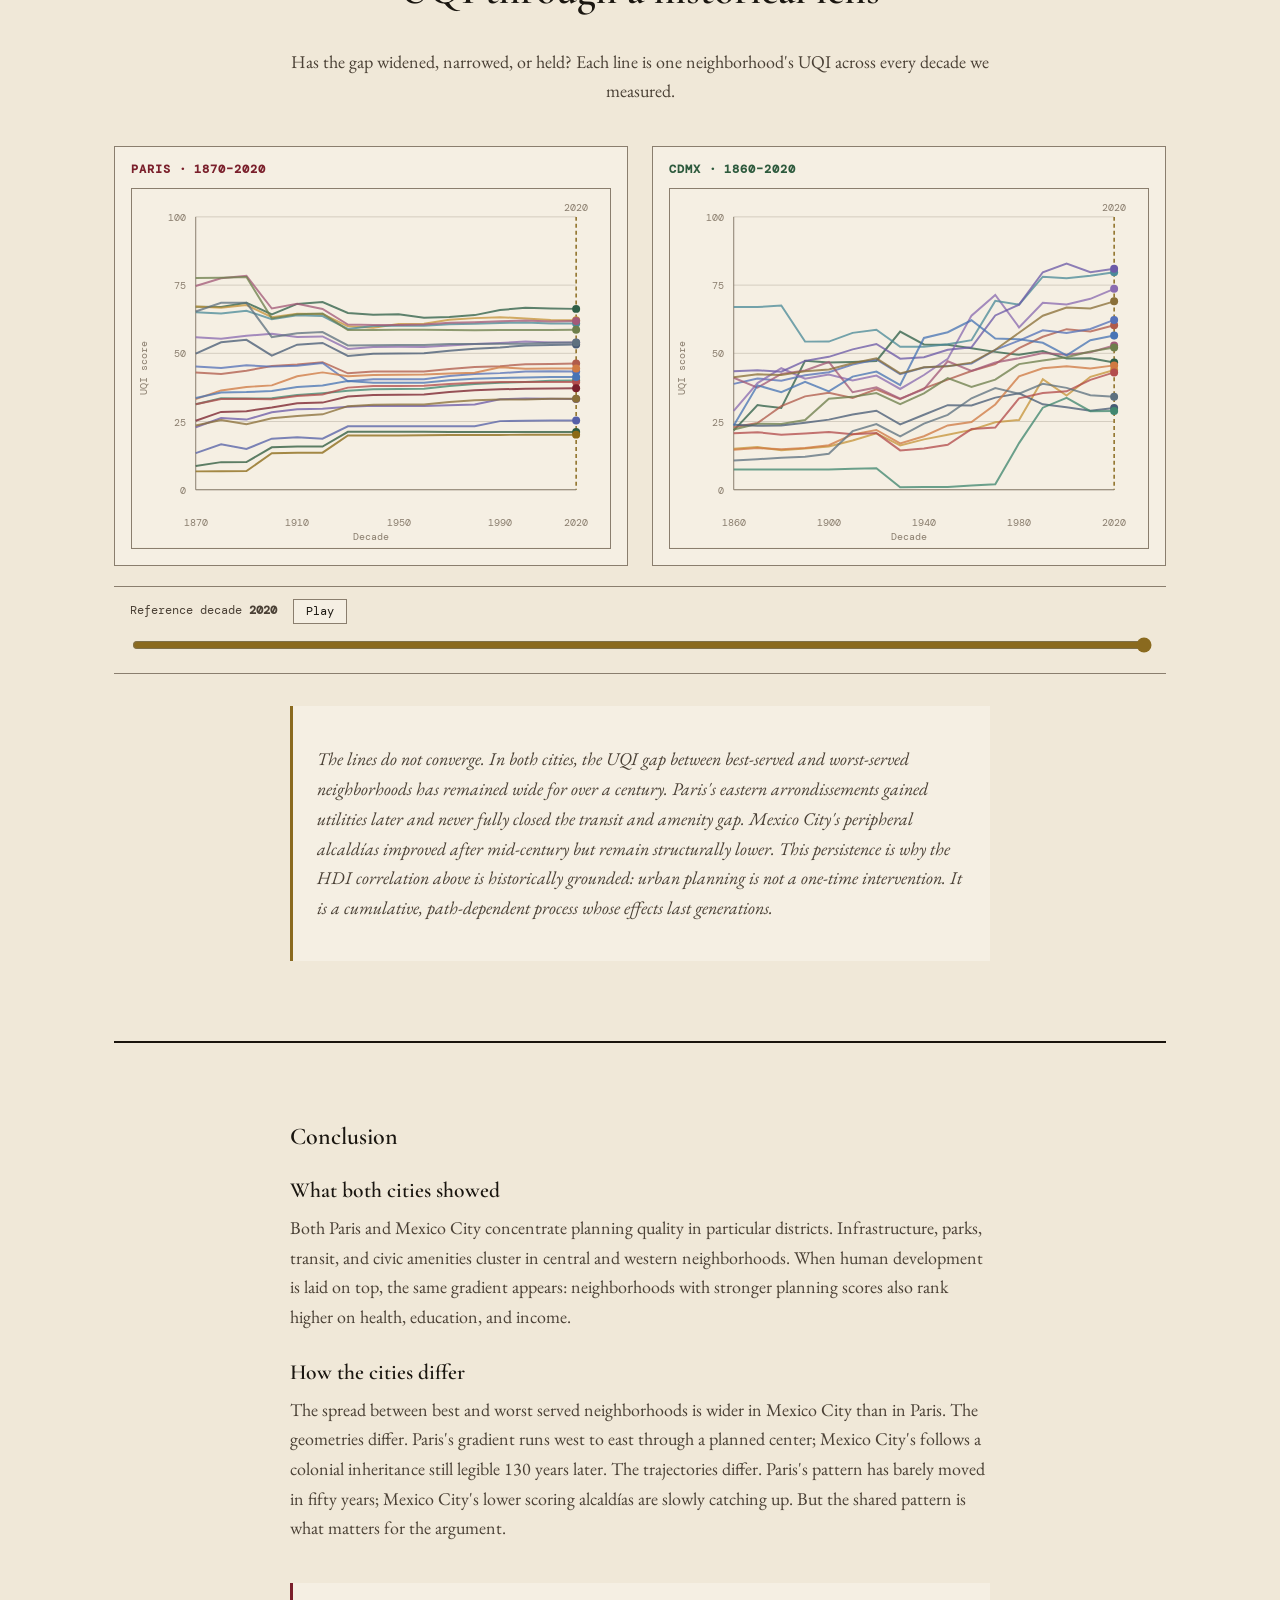
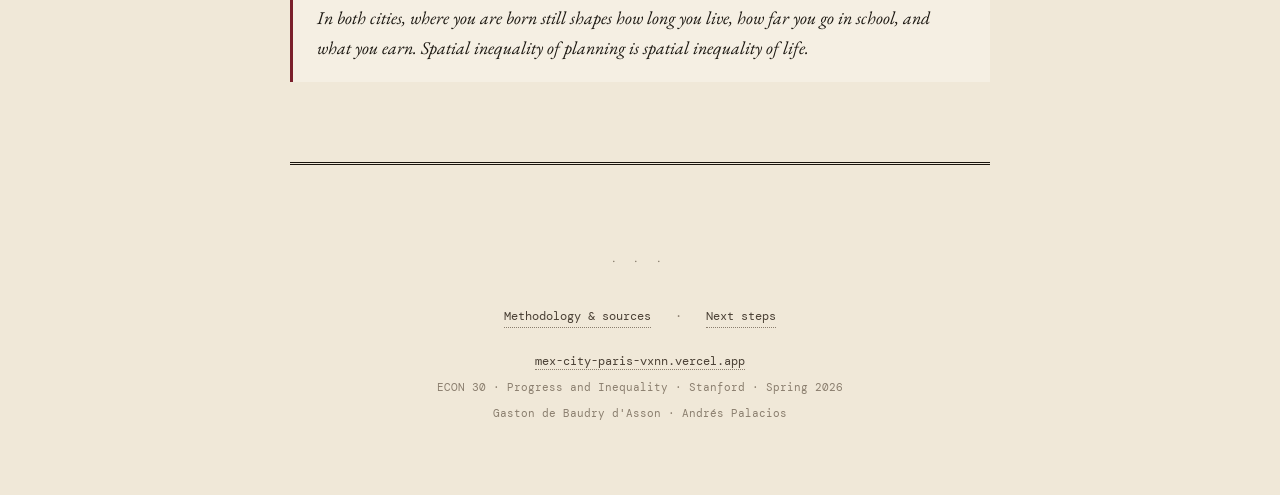
==== commit fd37641c: "update" ====
--- a/index.html
+++ b/index.html
@@ -4,6 +4,7 @@
   <meta charset="utf-8">
   <meta name="viewport" content="width=device-width, initial-scale=1">
   <title>The Plan and the Price — Mexico City &amp; Paris</title>
+  <link rel="canonical" href="https://mex-city-paris-vxnn.vercel.app/">
   <link rel="preconnect" href="https://fonts.googleapis.com">
   <link rel="preconnect" href="https://fonts.gstatic.com" crossorigin>
   <link href="https://fonts.googleapis.com/css2?family=Cormorant+Garamond:ital,wght@0,400;0,600;0,700;1,400&family=DM+Mono:wght@400;500&family=EB+Garamond:ital,wght@0,400;0,500;1,400&display=swap" rel="stylesheet">
@@ -28,7 +29,7 @@
       </div>
       <div class="opening-divider" aria-hidden="true"></div>
       <div class="opening-panel cdmx-panel">
-        <span class="city-label"><span class="city-dot cdmx-dot"></span>CDMX</span>
+        <span class="city-label"><span class="city-dot cdmx-dot"></span>Mexico City</span>
         <div class="img-layer">
           <img id="cdmx-img-a" class="visible" src="/images/opening/cdmx-grandiose-condesa.png" alt="CDMX: Parque México aerial" />
           <img id="cdmx-img-b" src="/images/opening/cdmx-grandiose-condesa.png" alt="" />
@@ -52,7 +53,11 @@
       <div class="research-box">
         <p>This project measures planning quality and human development across 20 Paris arrondissements and 16 Mexico City alcaldías, and asks whether neighborhoods that received more planned infrastructure also rank higher on health, education, and income.</p>
       </div>
-      <p class="byline">Gaston de Baudry d'Asson · Andrés Palacios<br>ECON 30 · Stanford · Spring 2026</p>
+      <div class="contribution-box">
+        <h3 class="contribution-heading">What this project contributes</h3>
+        <p>To our knowledge, Paris and Mexico City have never been compared at the neighborhood scale using a shared planning-quality index paired with Human Development Index scores. This site is an original comparative analysis: we built the Urban Quality Index (UQI), applied it identically to both cities across 150 years of census and infrastructure data, and synthesized sources that urban economics, development, and planning literatures typically treat separately. The result is a novel data synthesis, not a repackaging of existing city rankings, that makes spatial inequality of planning visible in the same visual language for two capitals that share a Haussmann-era origin but diverged in state capacity and periphery formation.</p>
+      </div>
+      <p class="byline">Gaston de Baudry d'Asson · Andrés Palacios<br>ECON 30 · Stanford · Spring 2026<br><a class="project-link" href="https://mex-city-paris-vxnn.vercel.app">mex-city-paris-vxnn.vercel.app</a></p>
     </section>
 
     <section class="why-section" id="why-section">
@@ -97,7 +102,9 @@
     <section class="map-section" id="uqi-section">
       <h2>Our UQI index</h2>
       <div class="section-intro">
-        <p>To test whether planning is equal, we built an index. The Urban Quality Index scores each neighborhood from 0 to 100 on measurable dimensions of public infrastructure: transit access, green space, drainage and services, hospital access, and civic third spaces. Every component is something a city chose to build, not something the market produced. If planning were equal, these maps would be one color.</p>
+        <p>We chose to create a custom Urban Quality Index because existing measures could not answer the specific question of our project. Property values and rental prices show how markets sort neighborhoods, but they do not directly measure long-term planning investment. Broader livability rankings often operate at the citywide scale, which makes them too general for a neighborhood-by-neighborhood comparison between Paris and Mexico City. Single indicators, such as transit access, green space, hospitals, or cultural institutions, are also insufficient on their own because urban planning is multidimensional. The legacy of 19th-century boulevard planning was not only about streets, but about how infrastructure, public space, services, and accessibility were distributed across the city.</p>
+        <p>For this reason, a standardized neighborhood-level Urban Quality Index was necessary. The UQI allows us to compare arrondissements and alcaldías on the same scale, decade by decade, using variables that capture the material outcomes of planning. Instead of treating urban development as one isolated feature, the index measures whether planned areas accumulated multiple advantages over time. This makes it possible to ask whether historical planning decisions continue to map onto present-day differences in human development.</p>
+        <p>If planning were equal, these maps would be one color.</p>
       </div>
       <div class="dual-panel">
         <article class="panel paris-panel">
@@ -221,6 +228,7 @@
       <span class="footer-nav-sep" aria-hidden="true">·</span>
       <a href="next-steps.html">Next steps</a>
     </nav>
+    <p class="footer-project"><a href="https://mex-city-paris-vxnn.vercel.app">mex-city-paris-vxnn.vercel.app</a></p>
     <p class="footer-course">ECON 30 · Progress and Inequality · Stanford · Spring 2026</p>
     <p class="footer-authors">Gaston de Baudry d'Asson · Andrés Palacios</p>
   </footer>
@@ -246,7 +254,7 @@
   <script src="/js/timeline-data.js?v=20260601f"></script>
   <script src="/js/neighborhood-detail-panel.js?v=20260601"></script>
   <script src="/js/city-lab.js?v=20260601"></script>
-  <script src="/js/opening.js?v=20260601"></script>
+  <script src="/js/opening.js?v=20260605"></script>
   <script src="/js/timeline.js?v=20260601"></script>
   <script src="/js/glossary.js?v=20260601"></script>
   <script src="https://cdn.jsdelivr.net/npm/katex@0.16.11/dist/katex.min.js" crossorigin></script>
--- a/styles.css
+++ b/styles.css
@@ -71,9 +71,9 @@
 
 .city-label {
   position: absolute;
-  top: 24px;
-  left: 24px;
-  z-index: 4;
+  top: max(12px, env(safe-area-inset-top, 12px));
+  left: 20px;
+  z-index: 6;
   font-family: var(--mono);
   font-size: 0.75rem;
   letter-spacing: 0.08em;
@@ -82,6 +82,10 @@
   display: flex;
   align-items: center;
   gap: 8px;
+  padding: 8px 12px;
+  background: rgba(26, 22, 16, 0.55);
+  backdrop-filter: blur(4px);
+  text-shadow: 0 1px 3px rgba(0, 0, 0, 0.45);
 }
 
 .city-dot {
@@ -242,6 +246,32 @@
   border: 1px solid var(--ink-faded);
 }
 
+.contribution-box {
+  max-width: 700px;
+  padding: 28px 32px;
+  margin: 0 0 24px;
+  background: var(--parchment-light);
+  border: 1px solid var(--ink-faded);
+  border-left: 3px solid var(--gold);
+}
+
+.contribution-heading {
+  font-family: var(--serif-display);
+  font-size: 1.2rem;
+  margin: 0 0 12px;
+  color: var(--ink);
+}
+
+.contribution-box p { margin: 0; }
+
+.project-link {
+  color: var(--ink-soft);
+  text-decoration: none;
+  border-bottom: 1px dotted var(--ink-faded);
+}
+
+.project-link:hover { color: var(--ink); }
+
 .map-section > h2 {
   font-size: clamp(1.8rem, 4vw, 2.6rem);
   text-align: center;
@@ -784,6 +814,15 @@
 
 .section-intro p { margin: 0; }
 
+.section-intro p + p {
+  margin-top: 1.25em;
+}
+
+.section-intro .index-rationale {
+  font-style: italic;
+  color: var(--ink-soft);
+}
+
 .dual-panel {
   display: grid;
   grid-template-columns: 1fr 1fr;
@@ -1014,6 +1053,20 @@
   color: var(--ink-faded);
   margin: 8px 0;
 }
+
+.footer-project {
+  font-family: var(--mono);
+  font-size: 0.72rem;
+  margin: 16px 0 0;
+}
+
+.footer-project a {
+  color: var(--ink-soft);
+  text-decoration: none;
+  border-bottom: 1px dotted var(--ink-faded);
+}
+
+.footer-project a:hover { color: var(--ink); }
 
 /* Glossary */
 .gloss-pair { position: relative; }
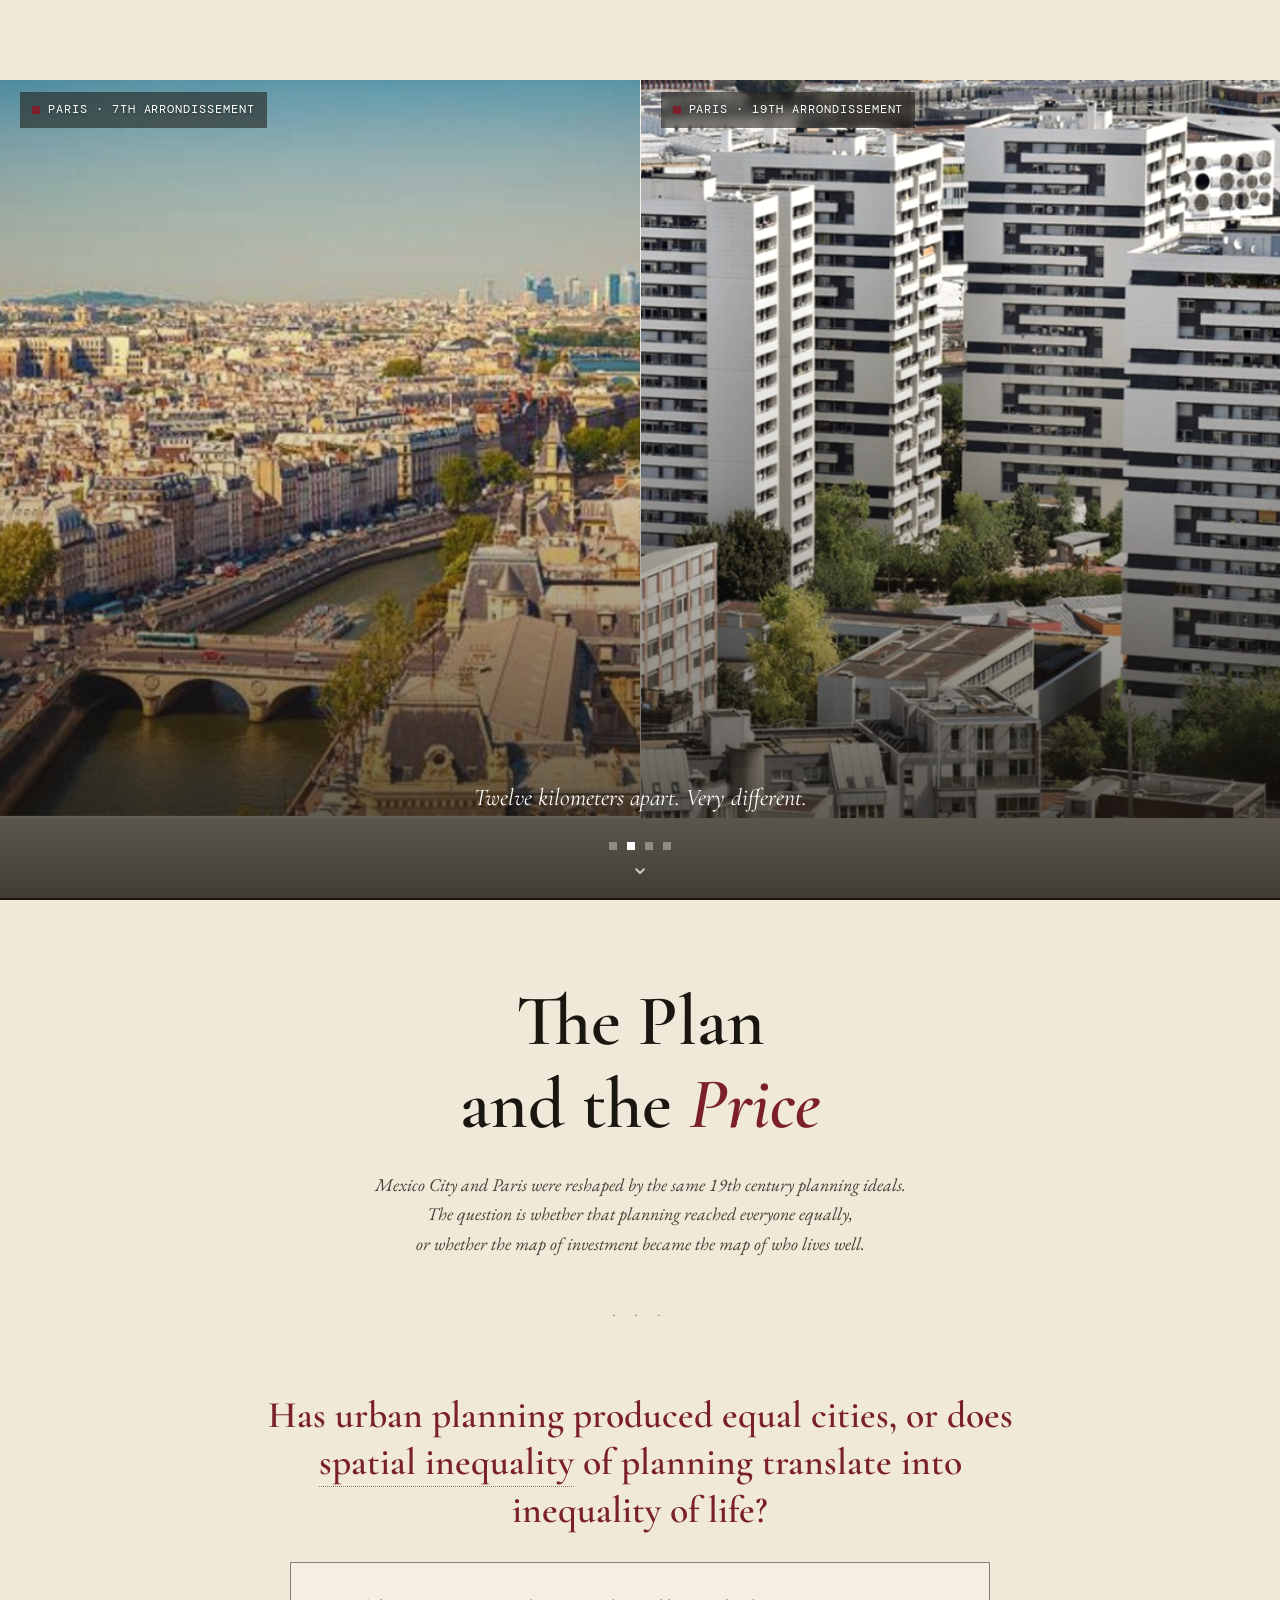
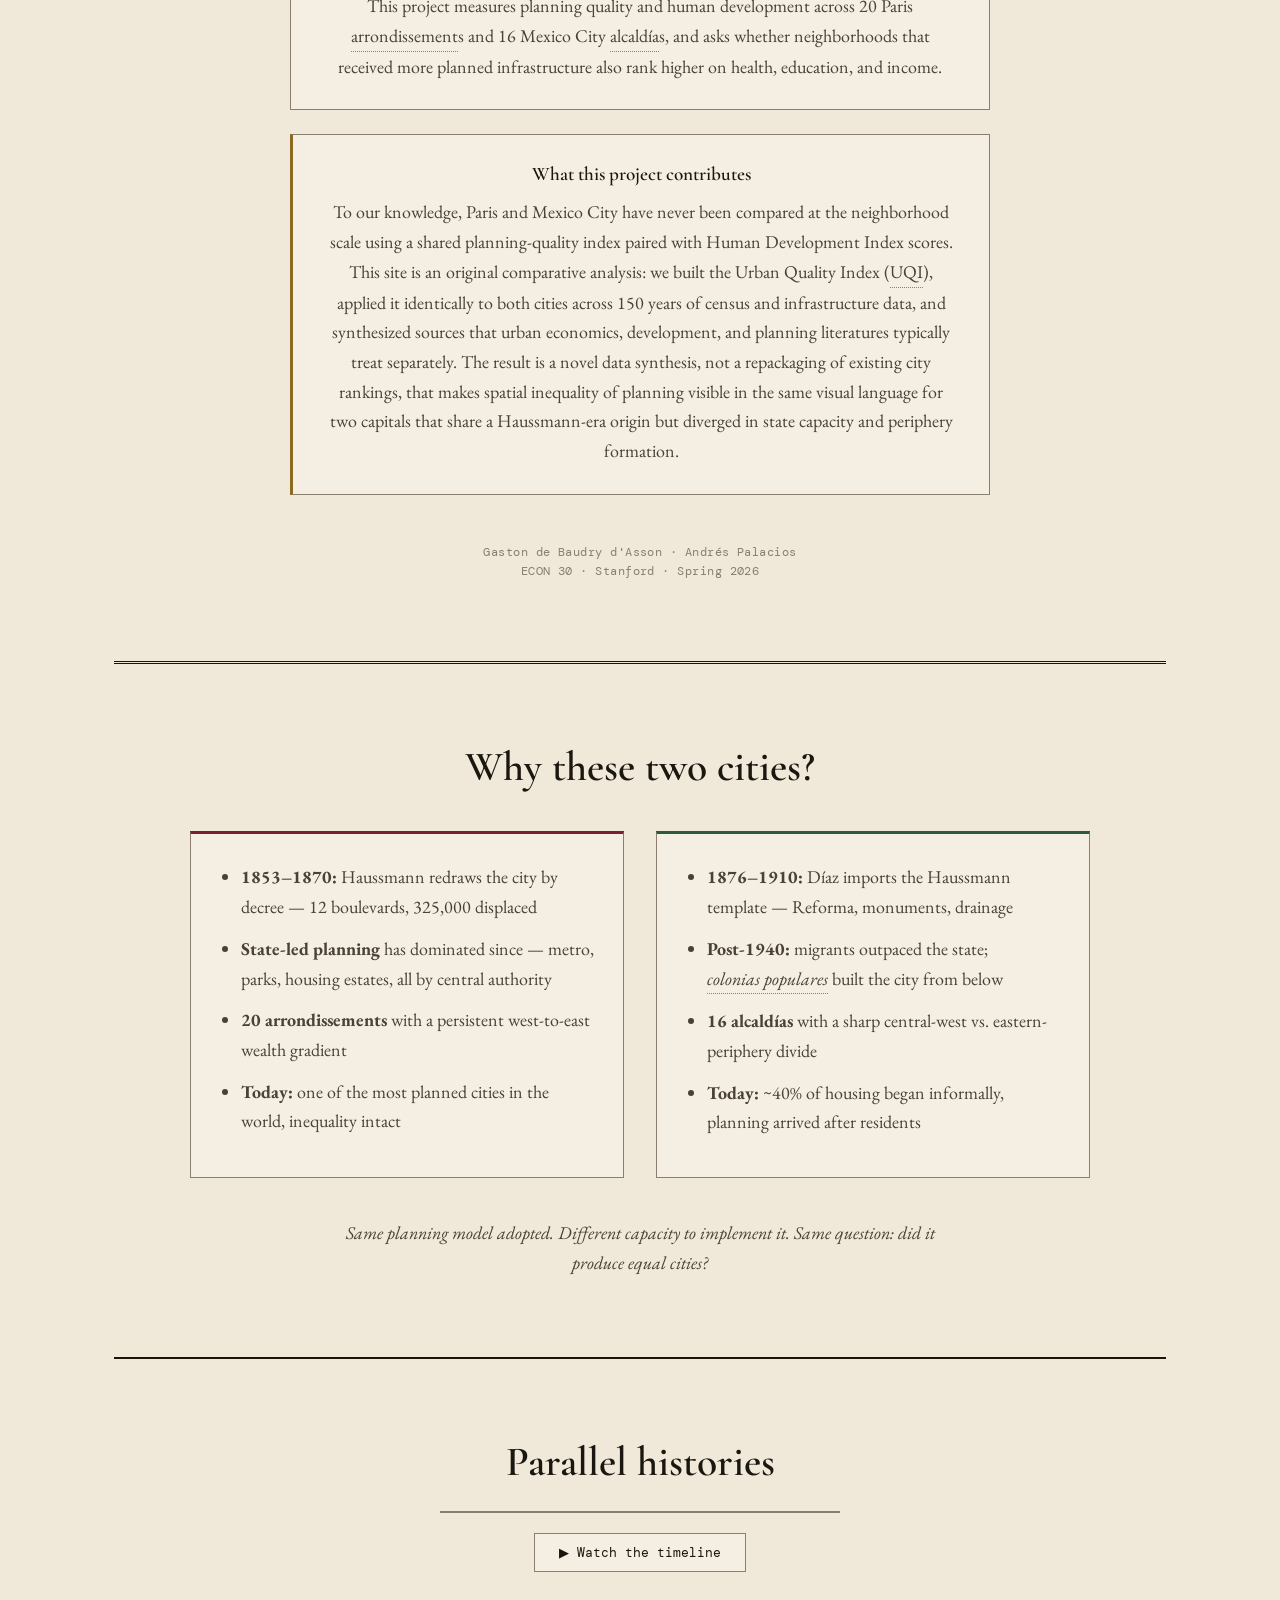
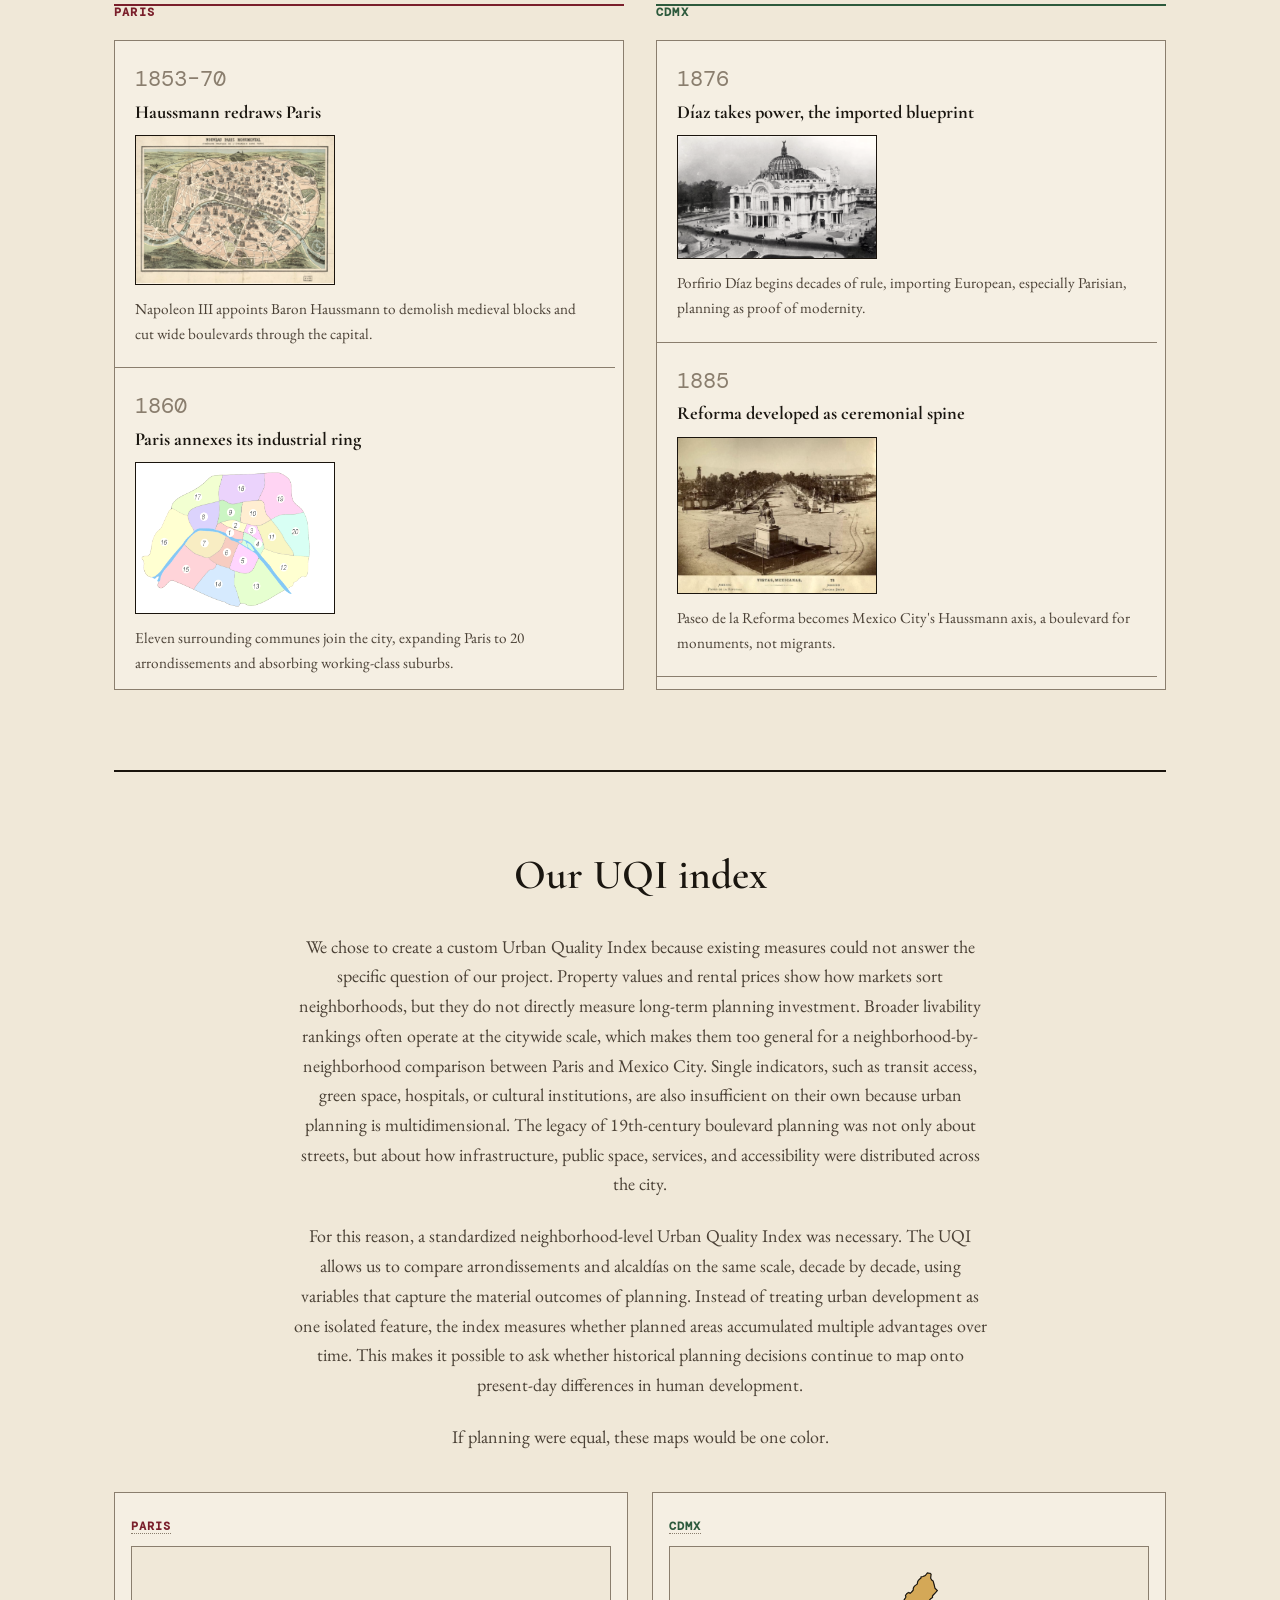
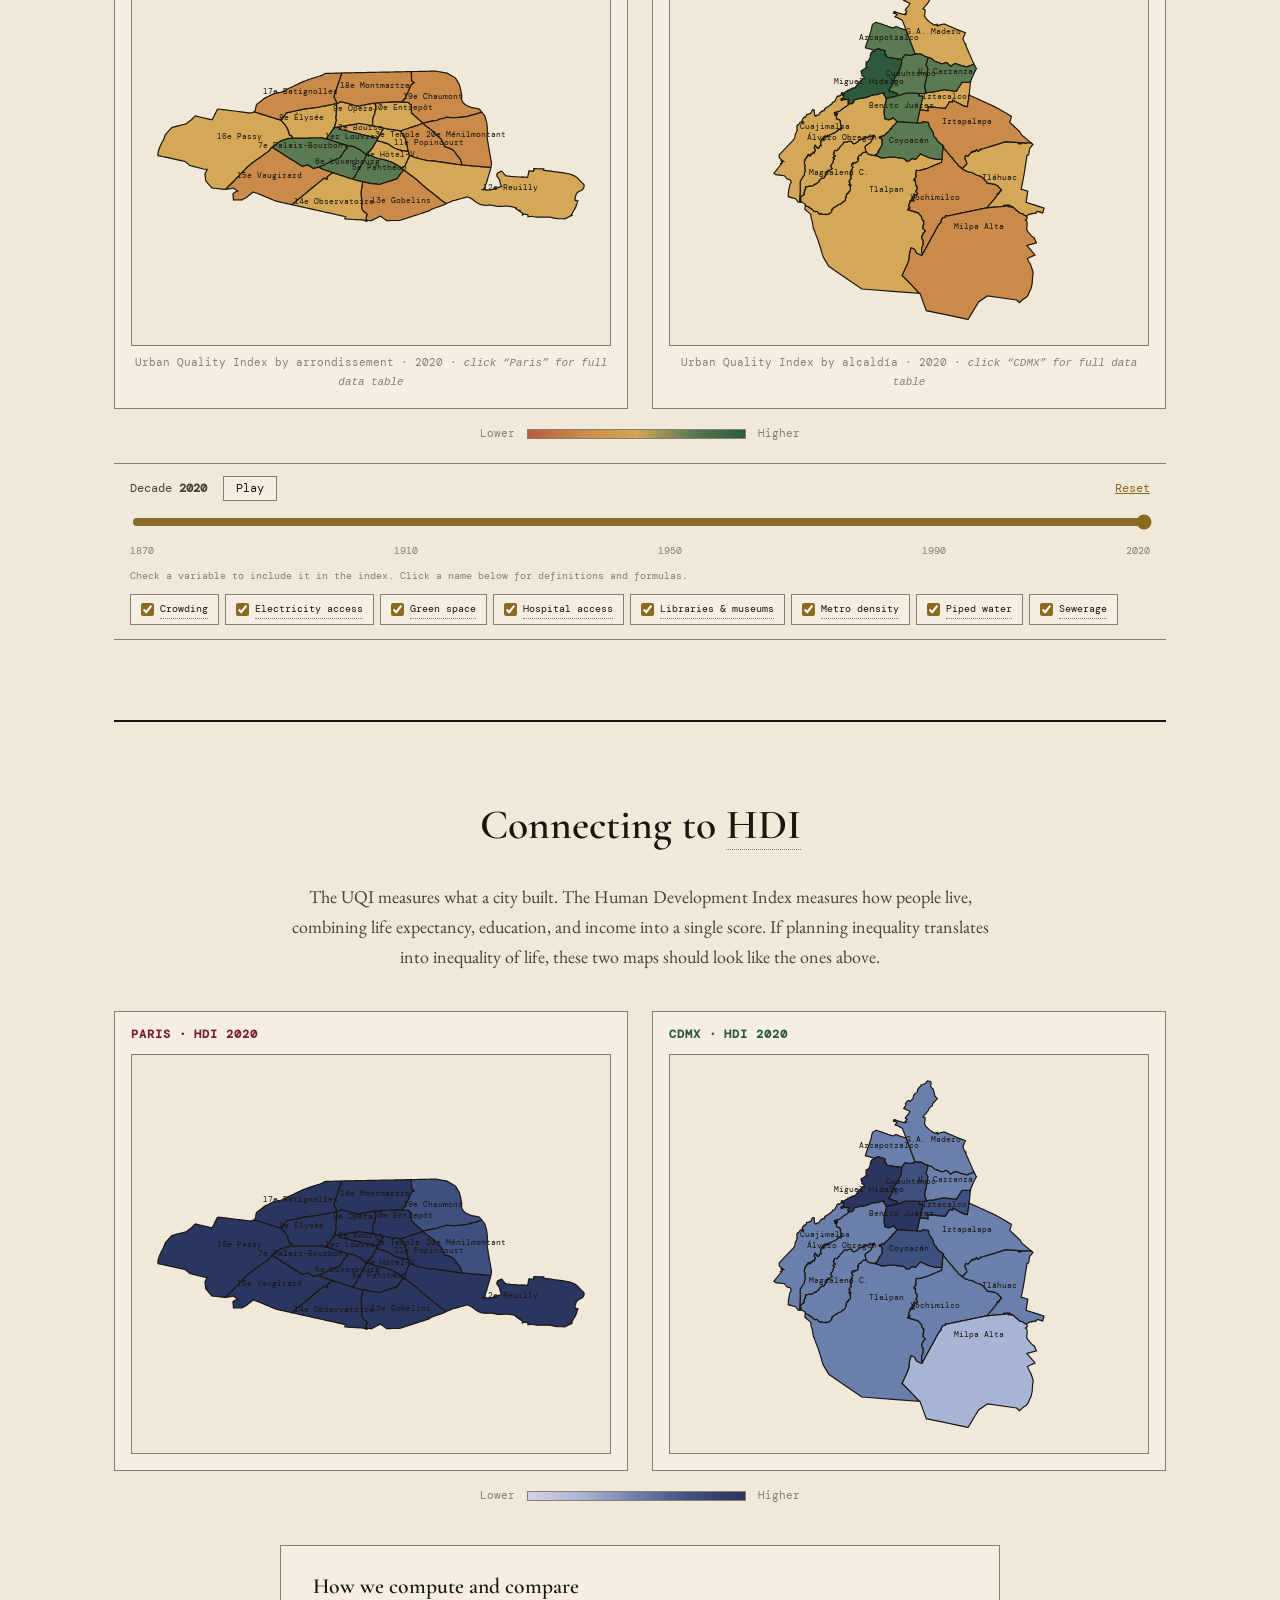
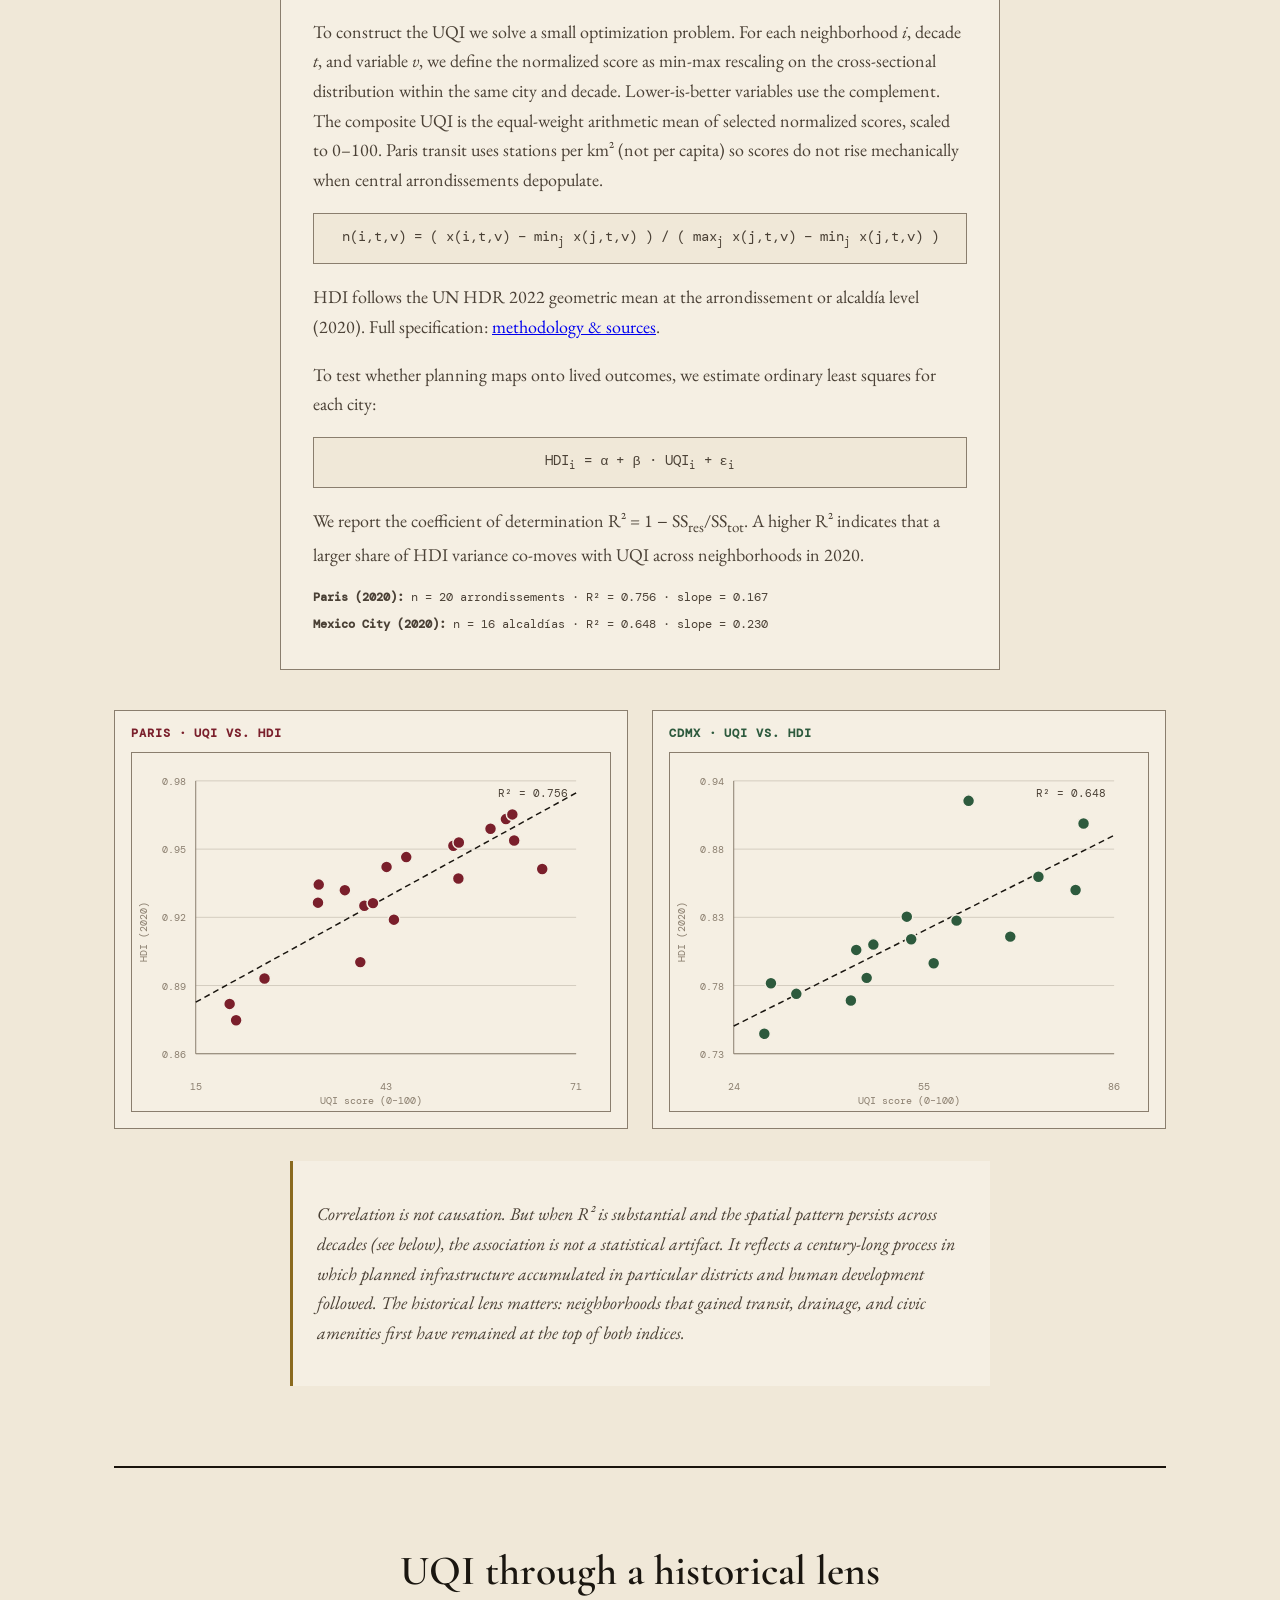
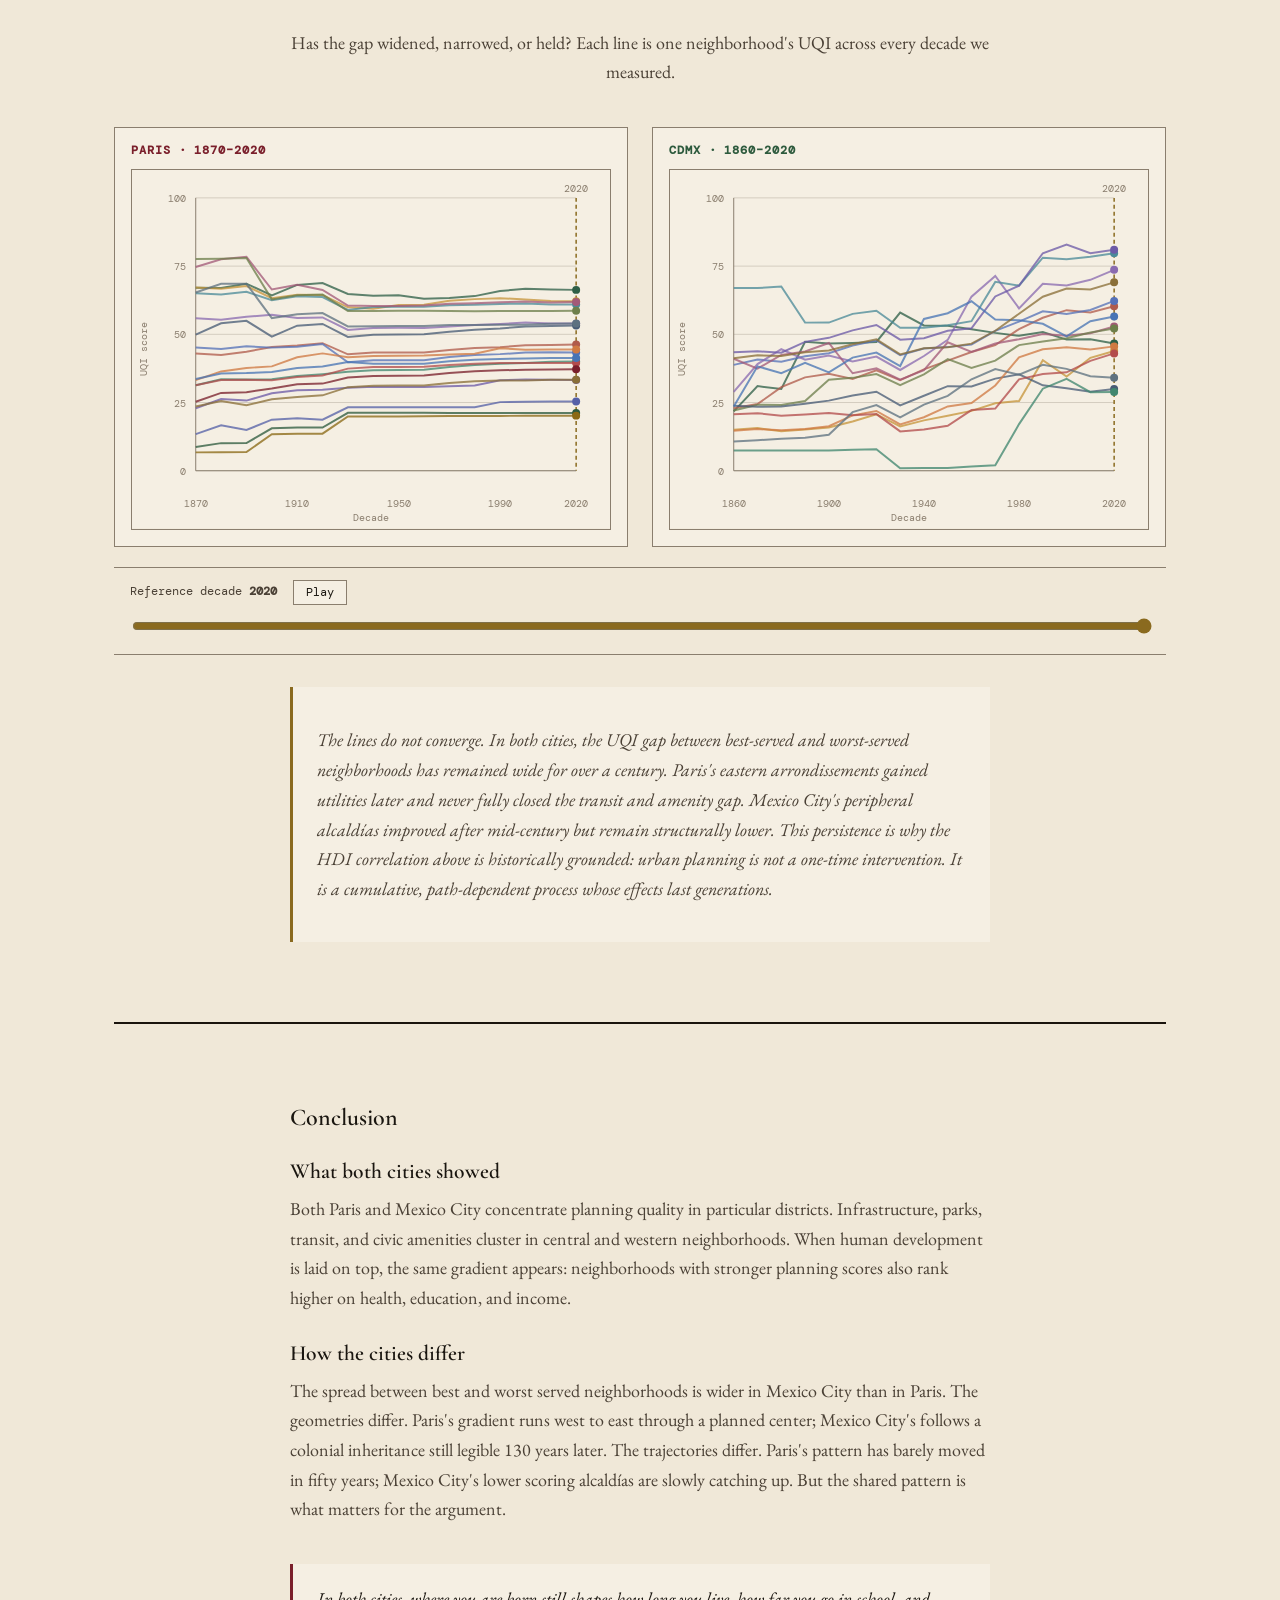
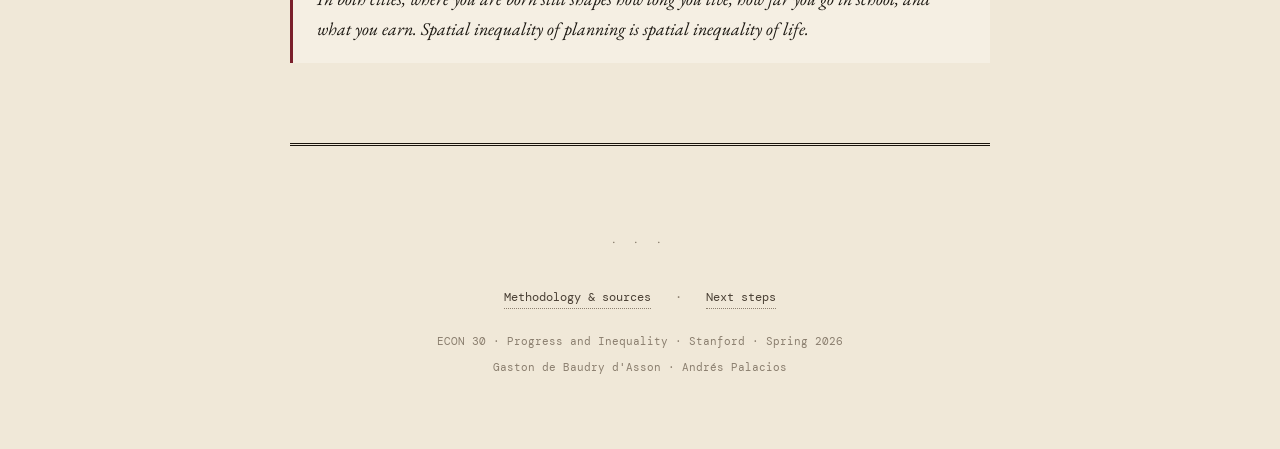
==== commit 5ae95f56: "update" ====
--- a/index.html
+++ b/index.html
@@ -57,7 +57,7 @@
         <h3 class="contribution-heading">What this project contributes</h3>
         <p>To our knowledge, Paris and Mexico City have never been compared at the neighborhood scale using a shared planning-quality index paired with Human Development Index scores. This site is an original comparative analysis: we built the Urban Quality Index (UQI), applied it identically to both cities across 150 years of census and infrastructure data, and synthesized sources that urban economics, development, and planning literatures typically treat separately. The result is a novel data synthesis, not a repackaging of existing city rankings, that makes spatial inequality of planning visible in the same visual language for two capitals that share a Haussmann-era origin but diverged in state capacity and periphery formation.</p>
       </div>
-      <p class="byline">Gaston de Baudry d'Asson · Andrés Palacios<br>ECON 30 · Stanford · Spring 2026<br><a class="project-link" href="https://mex-city-paris-vxnn.vercel.app">mex-city-paris-vxnn.vercel.app</a></p>
+      <p class="byline">Gaston de Baudry d'Asson · Andrés Palacios<br>ECON 30 · Stanford · Spring 2026</p>
     </section>
 
     <section class="why-section" id="why-section">
@@ -228,7 +228,6 @@
       <span class="footer-nav-sep" aria-hidden="true">·</span>
       <a href="next-steps.html">Next steps</a>
     </nav>
-    <p class="footer-project"><a href="https://mex-city-paris-vxnn.vercel.app">mex-city-paris-vxnn.vercel.app</a></p>
     <p class="footer-course">ECON 30 · Progress and Inequality · Stanford · Spring 2026</p>
     <p class="footer-authors">Gaston de Baudry d'Asson · Andrés Palacios</p>
   </footer>
